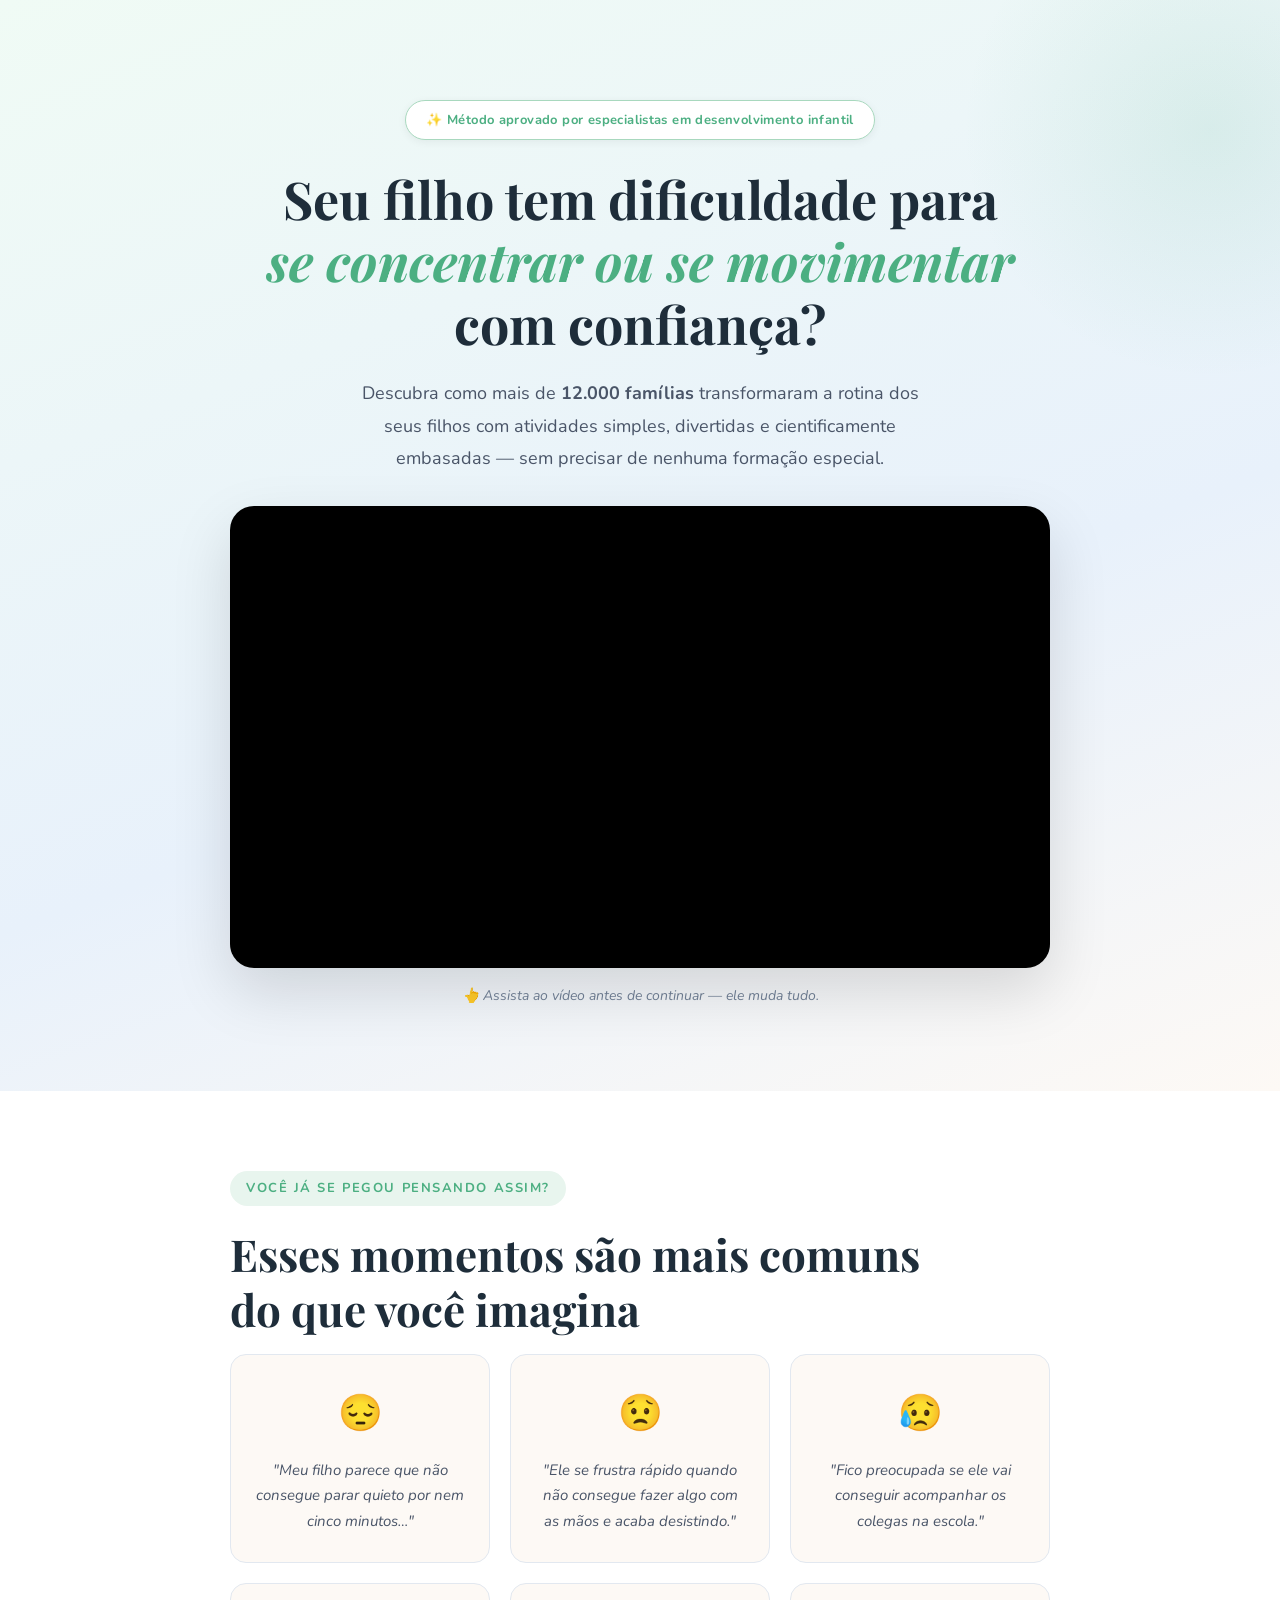
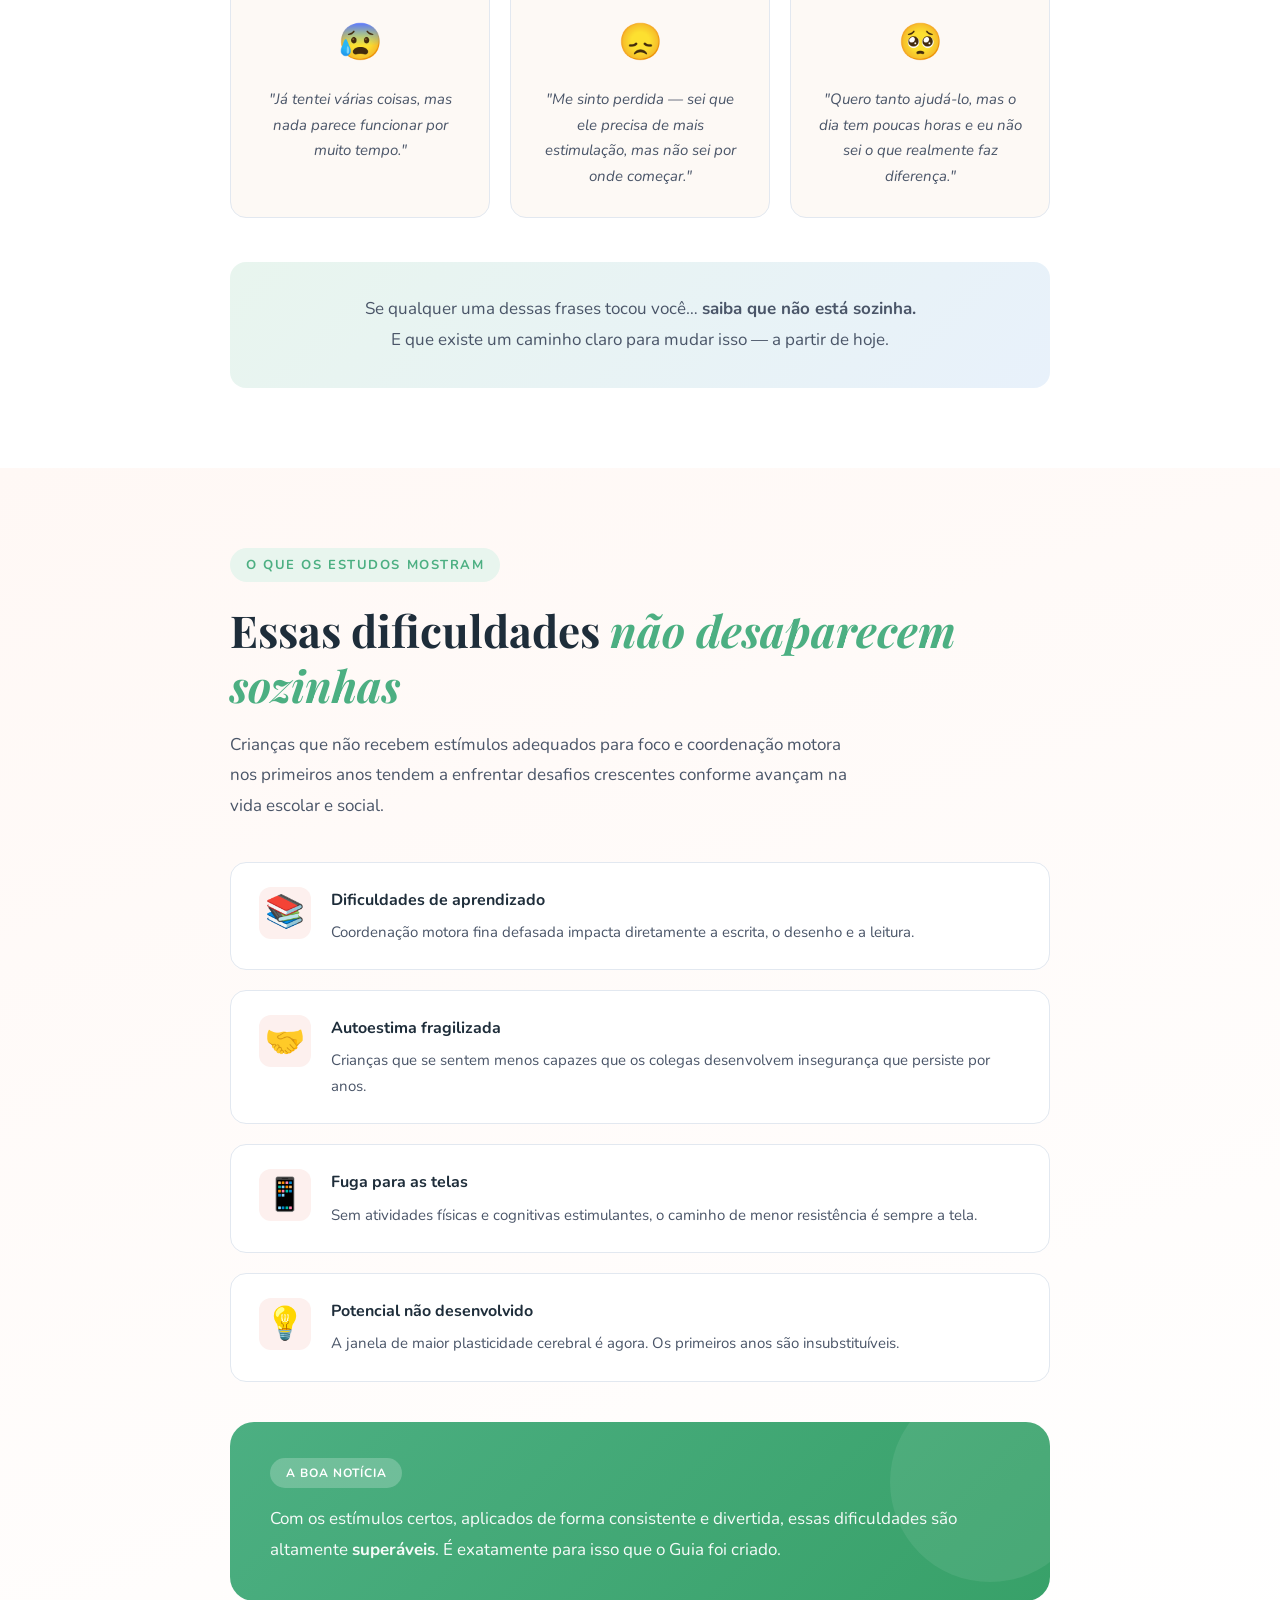
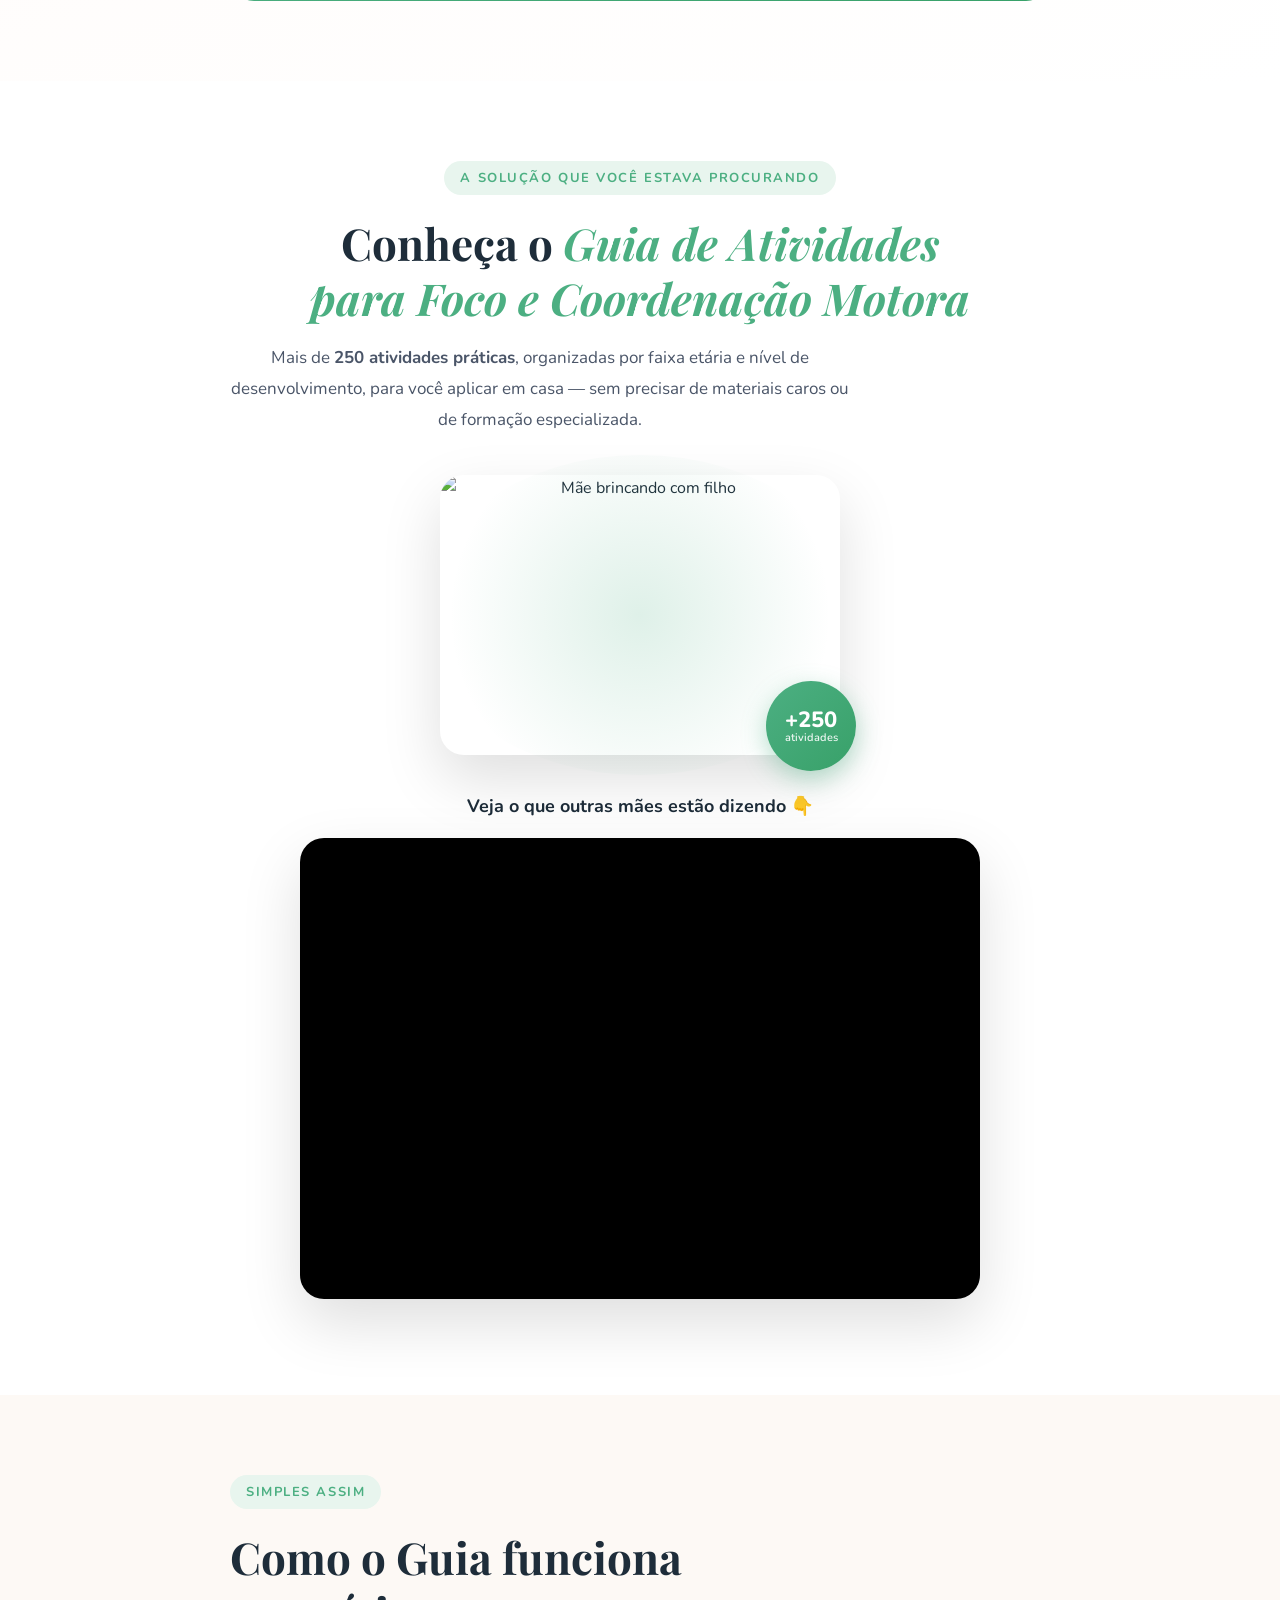
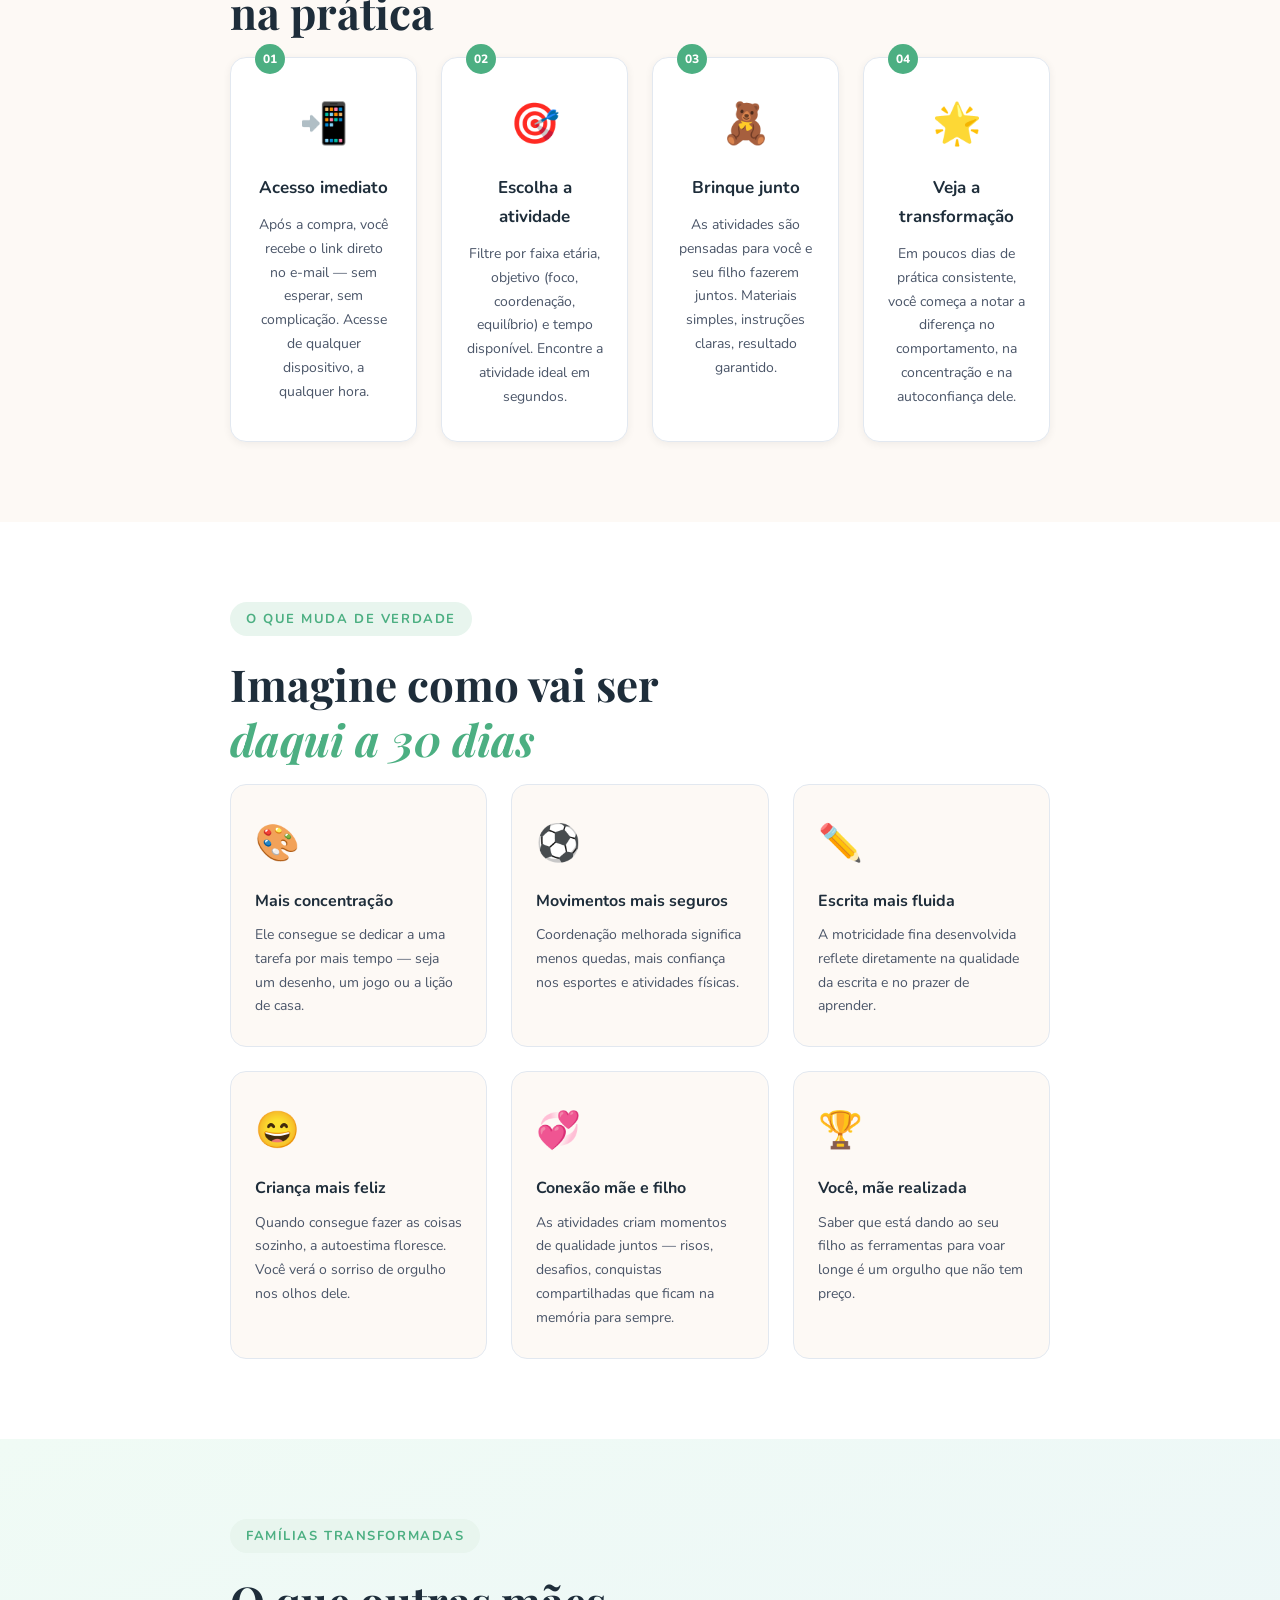
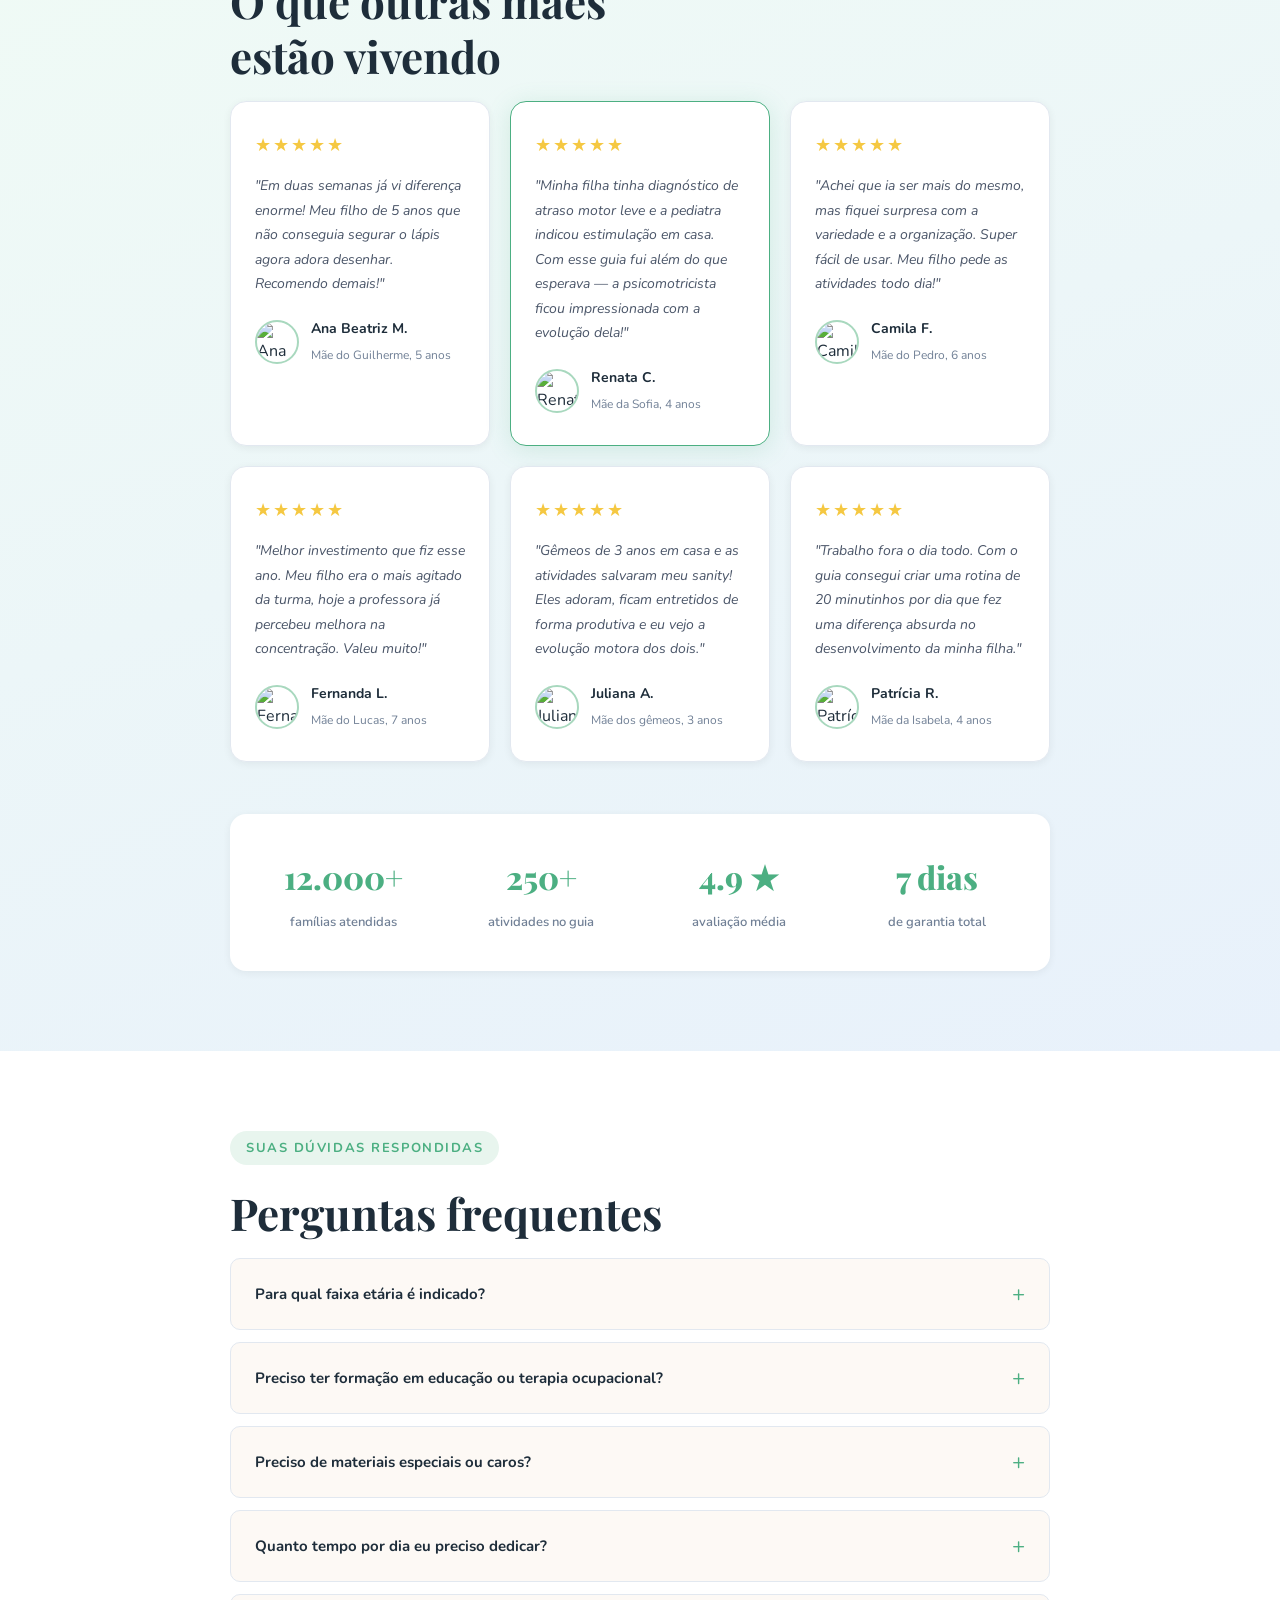
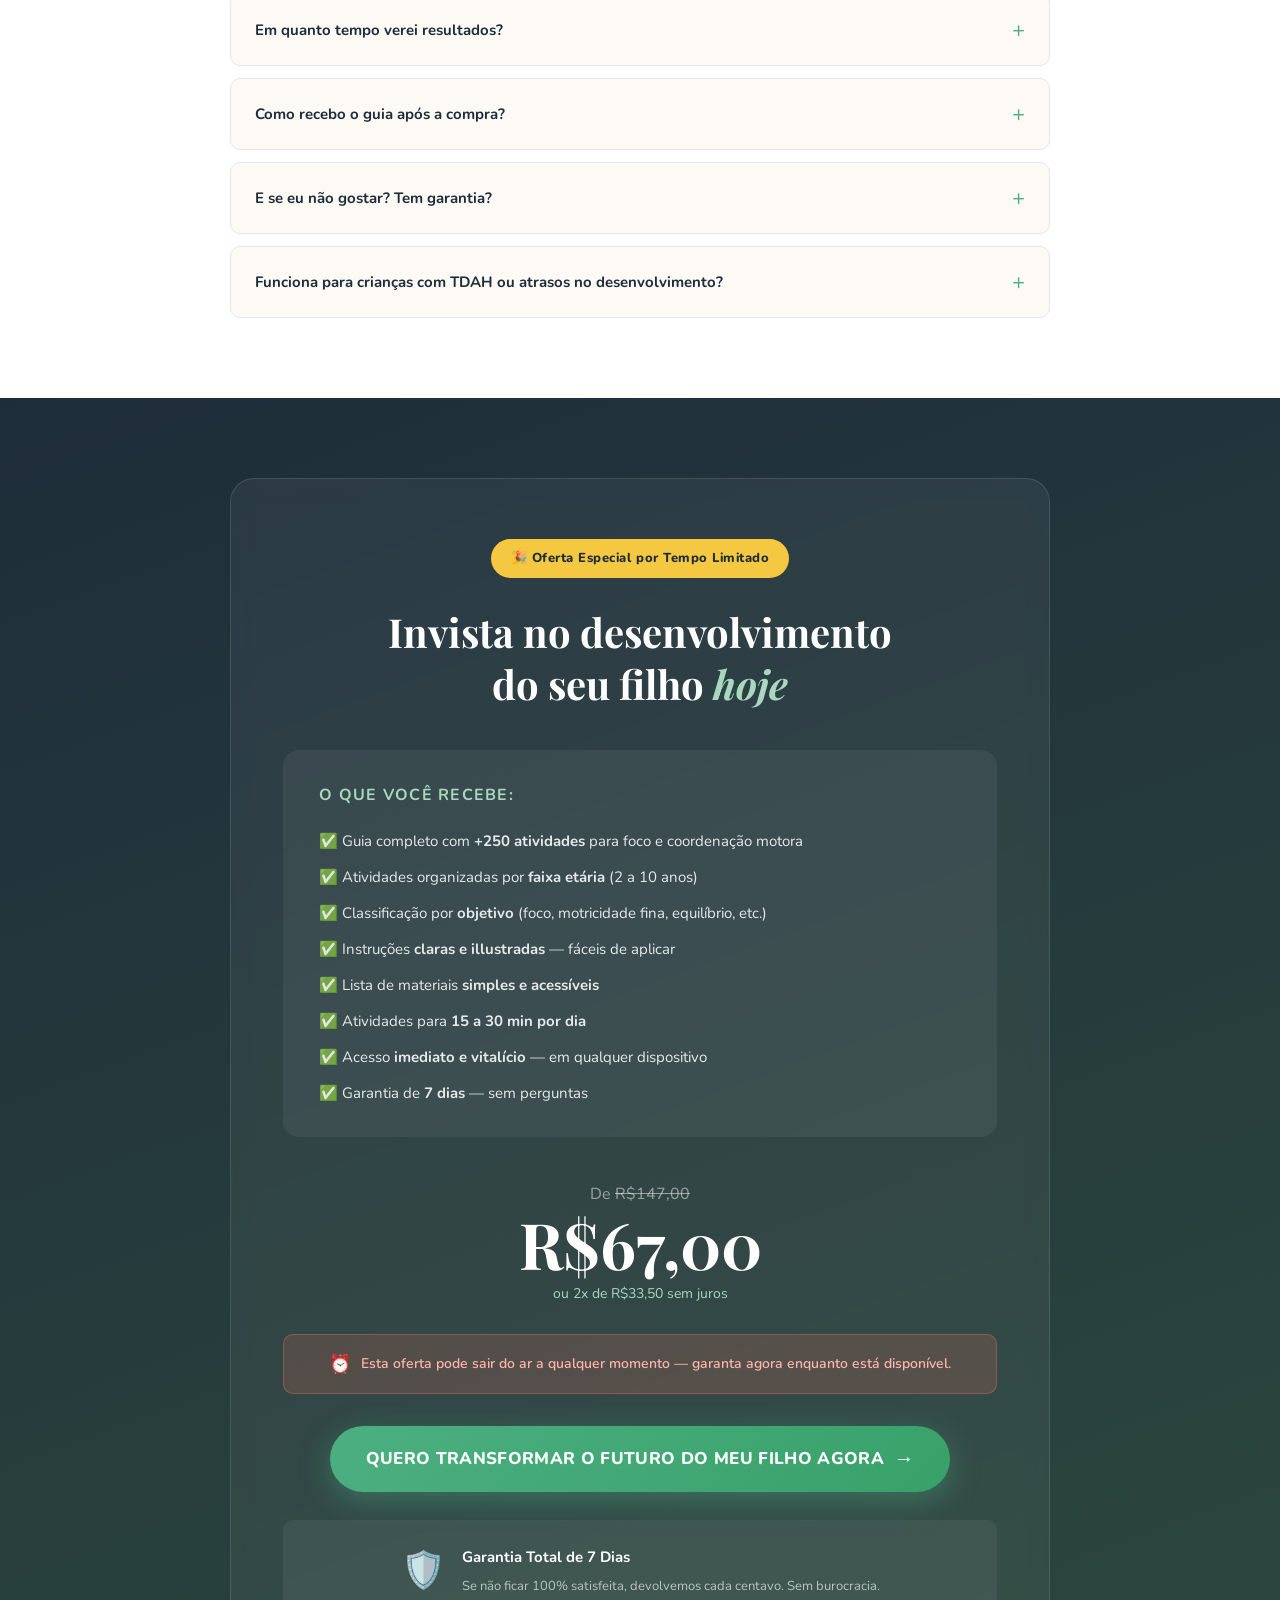
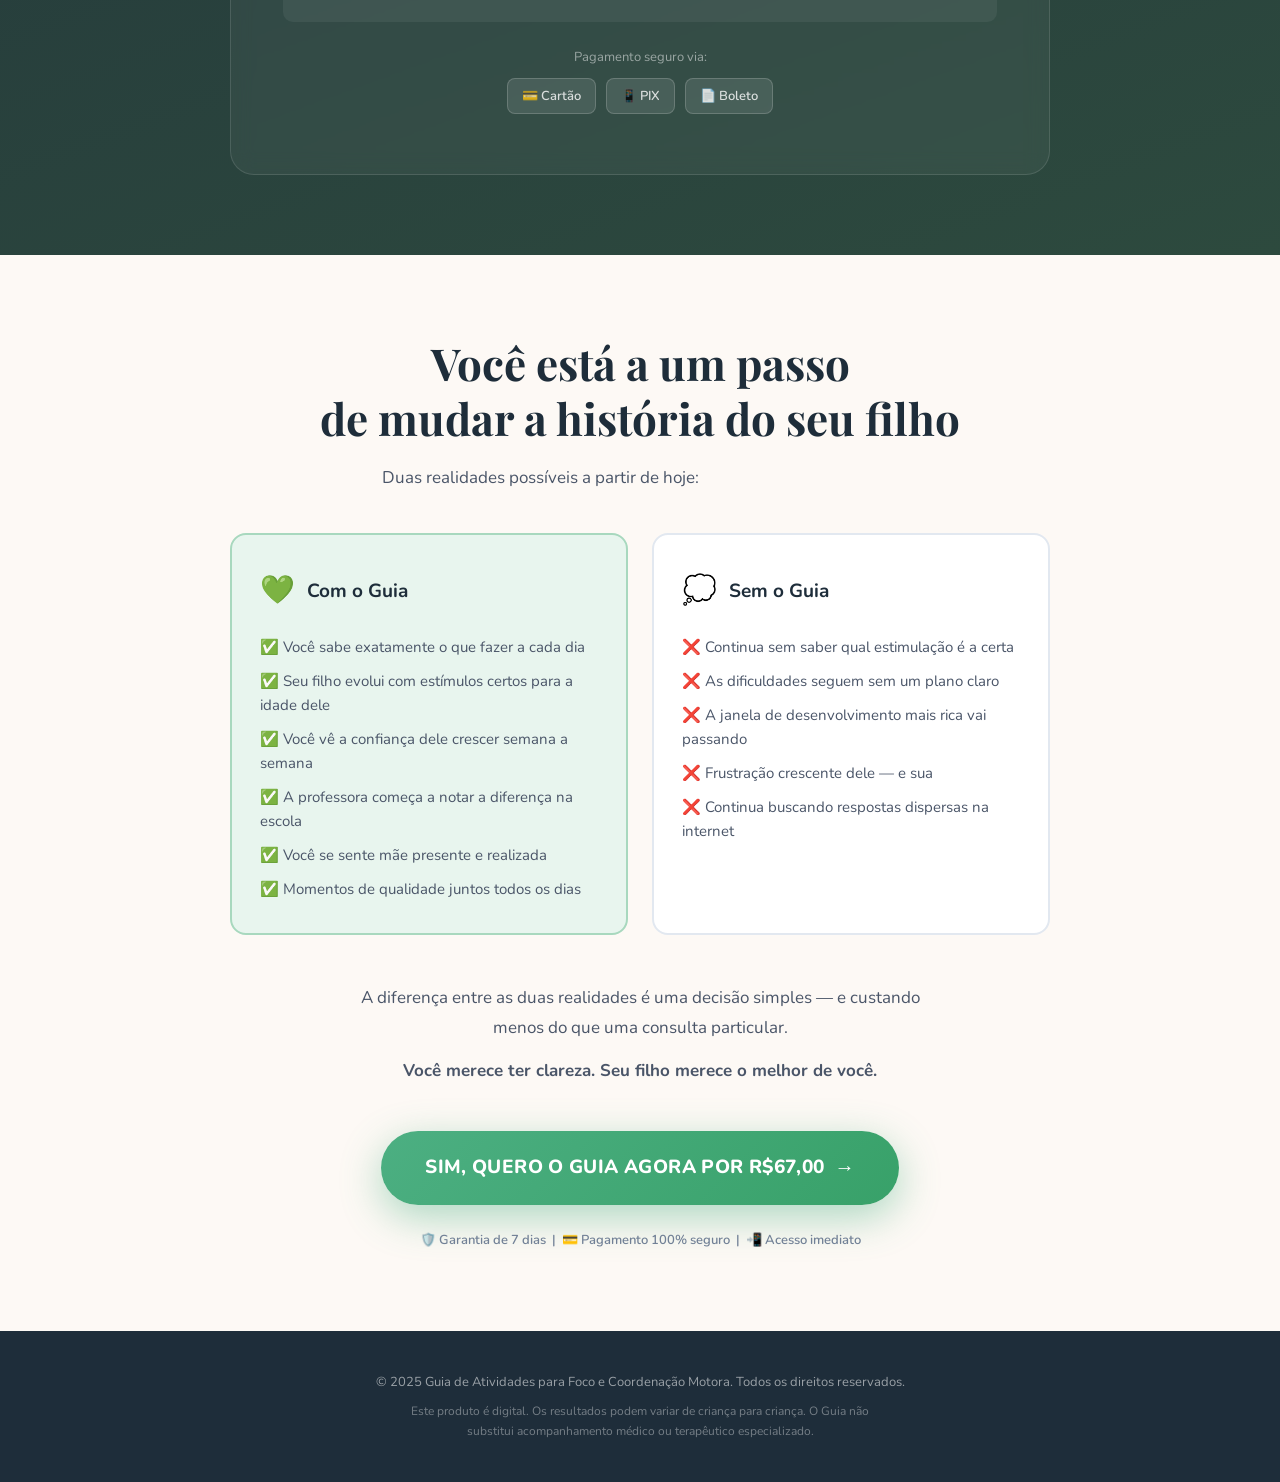
==== index.html @ 1e5ae7f4 "Add files via upload" ====
<!DOCTYPE html>
<html lang="pt-BR">
<head>
  <meta charset="UTF-8" />
  <meta name="viewport" content="width=device-width, initial-scale=1.0" />
  <title>Guia de Atividades para Foco e Coordenação Motora</title>
  <meta name="description" content="Mais de 250 atividades práticas para desenvolver o foco e a coordenação motora do seu filho de forma simples e divertida." />
  <link rel="preconnect" href="https://fonts.googleapis.com" />
  <link rel="preconnect" href="https://fonts.gstatic.com" crossorigin />
  <link href="https://fonts.googleapis.com/css2?family=Playfair+Display:ital,wght@0,400;0,600;0,700;1,400&family=Nunito:wght@300;400;500;600;700;800&display=swap" rel="stylesheet" />
  <link rel="stylesheet" href="styles.css" />
</head>
<body>

  <!-- ============ HERO ============ -->
  <section class="hero" id="hero">
    <div class="hero-bg-shape"></div>
    <div class="container">
      <div class="badge-top">✨ Método aprovado por especialistas em desenvolvimento infantil</div>
      <h1 class="hero-title">
        Seu filho tem dificuldade para<br/>
        <em>se concentrar ou se movimentar</em><br/>
        com confiança?
      </h1>
      <p class="hero-sub">
        Descubra como mais de <strong>12.000 famílias</strong> transformaram a rotina dos seus filhos com atividades simples, divertidas e cientificamente embasadas — sem precisar de nenhuma formação especial.
      </p>
      <div class="video-wrapper" id="video-main">
        <iframe
          src="https://player.vimeo.com/video/1181423029?h=c27696bd8c&title=0&byline=0&portrait=0"
          frameborder="0"
          allow="autoplay; fullscreen; picture-in-picture"
          allowfullscreen
          title="Guia de Atividades — Vídeo Principal"
        ></iframe>
      </div>
      <p class="hero-hint">👆 Assista ao vídeo antes de continuar — ele muda tudo.</p>
    </div>
  </section>

  <!-- ============ DOR ============ -->
  <section class="pain" id="dor">
    <div class="container">
      <div class="section-label">Você já se pegou pensando assim?</div>
      <h2 class="section-title">Esses momentos são mais comuns<br/>do que você imagina</h2>
      <div class="pain-grid">
        <div class="pain-card">
          <span class="pain-icon">😔</span>
          <p>"Meu filho parece que não consegue parar quieto por nem cinco minutos…"</p>
        </div>
        <div class="pain-card">
          <span class="pain-icon">😟</span>
          <p>"Ele se frustra rápido quando não consegue fazer algo com as mãos e acaba desistindo."</p>
        </div>
        <div class="pain-card">
          <span class="pain-icon">😥</span>
          <p>"Fico preocupada se ele vai conseguir acompanhar os colegas na escola."</p>
        </div>
        <div class="pain-card">
          <span class="pain-icon">😰</span>
          <p>"Já tentei várias coisas, mas nada parece funcionar por muito tempo."</p>
        </div>
        <div class="pain-card">
          <span class="pain-icon">😞</span>
          <p>"Me sinto perdida — sei que ele precisa de mais estimulação, mas não sei por onde começar."</p>
        </div>
        <div class="pain-card">
          <span class="pain-icon">🥺</span>
          <p>"Quero tanto ajudá-lo, mas o dia tem poucas horas e eu não sei o que realmente faz diferença."</p>
        </div>
      </div>
      <div class="pain-bottom">
        <p>Se qualquer uma dessas frases tocou você… <strong>saiba que não está sozinha.</strong><br/>
        E que existe um caminho claro para mudar isso — a partir de hoje.</p>
      </div>
    </div>
  </section>

  <!-- ============ CONSEQUÊNCIAS ============ -->
  <section class="consequences" id="consequencias">
    <div class="container">
      <div class="section-label">O que os estudos mostram</div>
      <h2 class="section-title">Essas dificuldades <em>não desaparecem sozinhas</em></h2>
      <p class="section-desc">
        Crianças que não recebem estímulos adequados para foco e coordenação motora nos primeiros anos tendem a enfrentar desafios crescentes conforme avançam na vida escolar e social.
      </p>
      <div class="conseq-list">
        <div class="conseq-item">
          <div class="conseq-icon">📚</div>
          <div>
            <strong>Dificuldades de aprendizado</strong>
            <p>Coordenação motora fina defasada impacta diretamente a escrita, o desenho e a leitura.</p>
          </div>
        </div>
        <div class="conseq-item">
          <div class="conseq-icon">🤝</div>
          <div>
            <strong>Autoestima fragilizada</strong>
            <p>Crianças que se sentem menos capazes que os colegas desenvolvem insegurança que persiste por anos.</p>
          </div>
        </div>
        <div class="conseq-item">
          <div class="conseq-icon">📱</div>
          <div>
            <strong>Fuga para as telas</strong>
            <p>Sem atividades físicas e cognitivas estimulantes, o caminho de menor resistência é sempre a tela.</p>
          </div>
        </div>
        <div class="conseq-item">
          <div class="conseq-icon">💡</div>
          <div>
            <strong>Potencial não desenvolvido</strong>
            <p>A janela de maior plasticidade cerebral é agora. Os primeiros anos são insubstituíveis.</p>
          </div>
        </div>
      </div>
      <div class="good-news">
        <span class="good-news-badge">A boa notícia</span>
        <p>Com os estímulos certos, aplicados de forma consistente e divertida, essas dificuldades são altamente <strong>superáveis</strong>. É exatamente para isso que o Guia foi criado.</p>
      </div>
    </div>
  </section>

  <!-- ============ APRESENTAÇÃO DO GUIA ============ -->
  <section class="product" id="produto">
    <div class="container">
      <div class="section-label">A solução que você estava procurando</div>
      <h2 class="section-title">Conheça o <em>Guia de Atividades<br/>para Foco e Coordenação Motora</em></h2>
      <p class="section-desc">
        Mais de <strong>250 atividades práticas</strong>, organizadas por faixa etária e nível de desenvolvimento, para você aplicar em casa — sem precisar de materiais caros ou de formação especializada.
      </p>
      <div class="product-mockup">
        <div class="mockup-glow"></div>
        <img src="https://images.unsplash.com/photo-1503454537195-1dcabb73ffb9?w=500&q=80" alt="Mãe brincando com filho" class="mockup-img" />
        <div class="mockup-badge">+250<br/><span>atividades</span></div>
      </div>
      <div class="testimony-video-label">Veja o que outras mães estão dizendo 👇</div>
      <div class="video-wrapper video-sm">
        <iframe
          src="https://player.vimeo.com/video/1181422852?h=396f4c329a&title=0&byline=0&portrait=0"
          frameborder="0"
          allow="autoplay; fullscreen; picture-in-picture"
          allowfullscreen
          title="Depoimento de Mãe"
        ></iframe>
      </div>
    </div>
  </section>

  <!-- ============ COMO FUNCIONA ============ -->
  <section class="how" id="como-funciona">
    <div class="container">
      <div class="section-label">Simples assim</div>
      <h2 class="section-title">Como o Guia funciona<br/>na prática</h2>
      <div class="how-grid">
        <div class="how-card">
          <div class="how-num">01</div>
          <div class="how-icon">📲</div>
          <h3>Acesso imediato</h3>
          <p>Após a compra, você recebe o link direto no e-mail — sem esperar, sem complicação. Acesse de qualquer dispositivo, a qualquer hora.</p>
        </div>
        <div class="how-card">
          <div class="how-num">02</div>
          <div class="how-icon">🎯</div>
          <h3>Escolha a atividade</h3>
          <p>Filtre por faixa etária, objetivo (foco, coordenação, equilíbrio) e tempo disponível. Encontre a atividade ideal em segundos.</p>
        </div>
        <div class="how-card">
          <div class="how-num">03</div>
          <div class="how-icon">🧸</div>
          <h3>Brinque junto</h3>
          <p>As atividades são pensadas para você e seu filho fazerem juntos. Materiais simples, instruções claras, resultado garantido.</p>
        </div>
        <div class="how-card">
          <div class="how-num">04</div>
          <div class="how-icon">🌟</div>
          <h3>Veja a transformação</h3>
          <p>Em poucos dias de prática consistente, você começa a notar a diferença no comportamento, na concentração e na autoconfiança dele.</p>
        </div>
      </div>
    </div>
  </section>

  <!-- ============ BENEFÍCIOS ============ -->
  <section class="benefits" id="beneficios">
    <div class="container">
      <div class="section-label">O que muda de verdade</div>
      <h2 class="section-title">Imagine como vai ser<br/><em>daqui a 30 dias</em></h2>
      <div class="benefits-grid">
        <div class="benefit-item">
          <div class="benefit-icon">🎨</div>
          <h3>Mais concentração</h3>
          <p>Ele consegue se dedicar a uma tarefa por mais tempo — seja um desenho, um jogo ou a lição de casa.</p>
        </div>
        <div class="benefit-item">
          <div class="benefit-icon">⚽</div>
          <h3>Movimentos mais seguros</h3>
          <p>Coordenação melhorada significa menos quedas, mais confiança nos esportes e atividades físicas.</p>
        </div>
        <div class="benefit-item">
          <div class="benefit-icon">✏️</div>
          <h3>Escrita mais fluida</h3>
          <p>A motricidade fina desenvolvida reflete diretamente na qualidade da escrita e no prazer de aprender.</p>
        </div>
        <div class="benefit-item">
          <div class="benefit-icon">😄</div>
          <h3>Criança mais feliz</h3>
          <p>Quando consegue fazer as coisas sozinho, a autoestima floresce. Você verá o sorriso de orgulho nos olhos dele.</p>
        </div>
        <div class="benefit-item">
          <div class="benefit-icon">💞</div>
          <h3>Conexão mãe e filho</h3>
          <p>As atividades criam momentos de qualidade juntos — risos, desafios, conquistas compartilhadas que ficam na memória para sempre.</p>
        </div>
        <div class="benefit-item">
          <div class="benefit-icon">🏆</div>
          <h3>Você, mãe realizada</h3>
          <p>Saber que está dando ao seu filho as ferramentas para voar longe é um orgulho que não tem preço.</p>
        </div>
      </div>
    </div>
  </section>

  <!-- ============ PROVA SOCIAL ============ -->
  <section class="testimonials" id="depoimentos">
    <div class="container">
      <div class="section-label">Famílias transformadas</div>
      <h2 class="section-title">O que outras mães<br/>estão vivendo</h2>
      <div class="testimonials-grid">
        <div class="testi-card">
          <div class="testi-stars">★★★★★</div>
          <p>"Em duas semanas já vi diferença enorme! Meu filho de 5 anos que não conseguia segurar o lápis agora adora desenhar. Recomendo demais!"</p>
          <div class="testi-author">
            <img src="https://images.unsplash.com/photo-1438761681033-6461ffad8d80?w=50&h=50&q=80&fit=crop&crop=face" alt="Ana Beatriz" />
            <div>
              <strong>Ana Beatriz M.</strong>
              <span>Mãe do Guilherme, 5 anos</span>
            </div>
          </div>
        </div>
        <div class="testi-card testi-featured">
          <div class="testi-stars">★★★★★</div>
          <p>"Minha filha tinha diagnóstico de atraso motor leve e a pediatra indicou estimulação em casa. Com esse guia fui além do que esperava — a psicomotricista ficou impressionada com a evolução dela!"</p>
          <div class="testi-author">
            <img src="https://images.unsplash.com/photo-1544005313-94ddf0286df2?w=50&h=50&q=80&fit=crop&crop=face" alt="Renata" />
            <div>
              <strong>Renata C.</strong>
              <span>Mãe da Sofia, 4 anos</span>
            </div>
          </div>
        </div>
        <div class="testi-card">
          <div class="testi-stars">★★★★★</div>
          <p>"Achei que ia ser mais do mesmo, mas fiquei surpresa com a variedade e a organização. Super fácil de usar. Meu filho pede as atividades todo dia!"</p>
          <div class="testi-author">
            <img src="https://images.unsplash.com/photo-1531746020798-e6953c6e8e04?w=50&h=50&q=80&fit=crop&crop=face" alt="Camila" />
            <div>
              <strong>Camila F.</strong>
              <span>Mãe do Pedro, 6 anos</span>
            </div>
          </div>
        </div>
        <div class="testi-card">
          <div class="testi-stars">★★★★★</div>
          <p>"Melhor investimento que fiz esse ano. Meu filho era o mais agitado da turma, hoje a professora já percebeu melhora na concentração. Valeu muito!"</p>
          <div class="testi-author">
            <img src="https://images.unsplash.com/photo-1521566652839-697aa473761a?w=50&h=50&q=80&fit=crop&crop=face" alt="Fernanda" />
            <div>
              <strong>Fernanda L.</strong>
              <span>Mãe do Lucas, 7 anos</span>
            </div>
          </div>
        </div>
        <div class="testi-card">
          <div class="testi-stars">★★★★★</div>
          <p>"Gêmeos de 3 anos em casa e as atividades salvaram meu sanity! Eles adoram, ficam entretidos de forma produtiva e eu vejo a evolução motora dos dois."</p>
          <div class="testi-author">
            <img src="https://images.unsplash.com/photo-1559718062-361155fad299?w=50&h=50&q=80&fit=crop&crop=face" alt="Juliana" />
            <div>
              <strong>Juliana A.</strong>
              <span>Mãe dos gêmeos, 3 anos</span>
            </div>
          </div>
        </div>
        <div class="testi-card">
          <div class="testi-stars">★★★★★</div>
          <p>"Trabalho fora o dia todo. Com o guia consegui criar uma rotina de 20 minutinhos por dia que fez uma diferença absurda no desenvolvimento da minha filha."</p>
          <div class="testi-author">
            <img src="https://images.unsplash.com/photo-1506794778202-cad84cf45f1d?w=50&h=50&q=80&fit=crop&crop=face" alt="Patrícia" />
            <div>
              <strong>Patrícia R.</strong>
              <span>Mãe da Isabela, 4 anos</span>
            </div>
          </div>
        </div>
      </div>
      <div class="social-numbers">
        <div class="sn-item">
          <strong id="counter-families">12.000+</strong>
          <span>famílias atendidas</span>
        </div>
        <div class="sn-item">
          <strong>250+</strong>
          <span>atividades no guia</span>
        </div>
        <div class="sn-item">
          <strong>4.9 ★</strong>
          <span>avaliação média</span>
        </div>
        <div class="sn-item">
          <strong>7 dias</strong>
          <span>de garantia total</span>
        </div>
      </div>
    </div>
  </section>

  <!-- ============ FAQ ============ -->
  <section class="faq" id="faq">
    <div class="container">
      <div class="section-label">Suas dúvidas respondidas</div>
      <h2 class="section-title">Perguntas frequentes</h2>
      <div class="faq-list">
        <div class="faq-item">
          <button class="faq-q" aria-expanded="false">Para qual faixa etária é indicado?</button>
          <div class="faq-a">
            <p>O guia cobre crianças de <strong>2 a 10 anos</strong>, com atividades organizadas e classificadas por faixa etária. Independente da idade do seu filho, você vai encontrar dezenas de atividades certas para ele.</p>
          </div>
        </div>
        <div class="faq-item">
          <button class="faq-q" aria-expanded="false">Preciso ter formação em educação ou terapia ocupacional?</button>
          <div class="faq-a">
            <p><strong>Não, de jeito nenhum.</strong> O guia foi criado especificamente para <em>mães e cuidadores</em>. Cada atividade tem instruções simples, claras e illustrações — qualquer pessoa consegue aplicar em casa sem nenhum treinamento.</p>
          </div>
        </div>
        <div class="faq-item">
          <button class="faq-q" aria-expanded="false">Preciso de materiais especiais ou caros?</button>
          <div class="faq-a">
            <p>A grande maioria das atividades usa materiais que você já tem em casa: papel, canetas, caixinhas, bolas, e afins. Algumas poucas sugerem materiais simples e baratos que você encontra em qualquer papelaria.</p>
          </div>
        </div>
        <div class="faq-item">
          <button class="faq-q" aria-expanded="false">Quanto tempo por dia eu preciso dedicar?</button>
          <div class="faq-a">
            <p><strong>De 15 a 30 minutos por dia já fazem uma diferença enorme.</strong> O guia tem atividades rápidas (5 min) e atividades mais longas. Você escolhe o que cabe melhor na sua rotina.</p>
          </div>
        </div>
        <div class="faq-item">
          <button class="faq-q" aria-expanded="false">Em quanto tempo verei resultados?</button>
          <div class="faq-a">
            <p>Muitas mães relatam perceber diferenças já na <strong>primeira semana</strong>. Resultados consistentes aparecem com prática regular de 3 a 4 semanas. Cada criança tem seu ritmo — o guia respeita isso.</p>
          </div>
        </div>
        <div class="faq-item">
          <button class="faq-q" aria-expanded="false">Como recebo o guia após a compra?</button>
          <div class="faq-a">
            <p>Imediatamente após a confirmação do pagamento, você recebe um e-mail com o <strong>link de acesso direto</strong>. O guia é 100% digital — acesse pelo celular, tablet ou computador, a qualquer hora.</p>
          </div>
        </div>
        <div class="faq-item">
          <button class="faq-q" aria-expanded="false">E se eu não gostar? Tem garantia?</button>
          <div class="faq-a">
            <p><strong>Sim! Garantia total de 7 dias.</strong> Se por qualquer motivo você não ficar satisfeita, basta pedir o reembolso e devolvemos 100% do valor sem burocracia e sem perguntas. Risco zero para você.</p>
          </div>
        </div>
        <div class="faq-item">
          <button class="faq-q" aria-expanded="false">Funciona para crianças com TDAH ou atrasos no desenvolvimento?</button>
          <div class="faq-a">
            <p>O guia é um excelente complemento para famílias que lidam com TDAH, atrasos de desenvolvimento ou indicações terapêuticas. <strong>Não substitui o acompanhamento profissional</strong>, mas muitas mães relatam que as atividades aceleraram a evolução observada em terapia.</p>
          </div>
        </div>
      </div>
    </div>
  </section>

  <!-- ============ OFERTA ============ -->
  <section class="offer" id="oferta">
    <div class="container">
      <div class="offer-box">
        <div class="offer-badge">🎉 Oferta Especial por Tempo Limitado</div>
        <h2 class="offer-title">Invista no desenvolvimento<br/>do seu filho <em>hoje</em></h2>

        <div class="offer-includes">
          <h3>O que você recebe:</h3>
          <ul>
            <li>✅ Guia completo com <strong>+250 atividades</strong> para foco e coordenação motora</li>
            <li>✅ Atividades organizadas por <strong>faixa etária</strong> (2 a 10 anos)</li>
            <li>✅ Classificação por <strong>objetivo</strong> (foco, motricidade fina, equilíbrio, etc.)</li>
            <li>✅ Instruções <strong>claras e illustradas</strong> — fáceis de aplicar</li>
            <li>✅ Lista de materiais <strong>simples e acessíveis</strong></li>
            <li>✅ Atividades para <strong>15 a 30 min por dia</strong></li>
            <li>✅ Acesso <strong>imediato e vitalício</strong> — em qualquer dispositivo</li>
            <li>✅ Garantia de <strong>7 dias</strong> — sem perguntas</li>
          </ul>
        </div>

        <div class="offer-price-block">
          <div class="offer-old">De <s>R$147,00</s></div>
          <div class="offer-price">R$67,00</div>
          <div class="offer-installment">ou 2x de R$33,50 sem juros</div>
        </div>

        <div class="urgency-bar">
          <span class="urgency-icon">⏰</span>
          <span>Esta oferta pode sair do ar a qualquer momento — garanta agora enquanto está disponível.</span>
        </div>

        <a href="https://ggcheckout.app/checkout/v5/zbadjKm007EiXZc9E389" class="btn-cta btn-main" id="btn-cta-1" target="_blank" rel="noopener">
          QUERO TRANSFORMAR O FUTURO DO MEU FILHO AGORA
          <span class="btn-arrow">→</span>
        </a>

        <div class="guarantee-strip">
          <div class="guarantee-icon">🛡️</div>
          <div>
            <strong>Garantia Total de 7 Dias</strong>
            <p>Se não ficar 100% satisfeita, devolvemos cada centavo. Sem burocracia.</p>
          </div>
        </div>

        <div class="payment-methods">
          <span>Pagamento seguro via:</span>
          <div class="pay-icons">
            <span class="pay-badge">💳 Cartão</span>
            <span class="pay-badge">📱 PIX</span>
            <span class="pay-badge">📄 Boleto</span>
          </div>
        </div>
      </div>
    </div>
  </section>

  <!-- ============ ESCOLHA FINAL ============ -->
  <section class="final-choice" id="escolha">
    <div class="container">
      <h2 class="section-title">Você está a um passo<br/>de mudar a história do seu filho</h2>
      <p class="section-desc">Duas realidades possíveis a partir de hoje:</p>

      <div class="choice-grid">
        <div class="choice-card choice-yes">
          <div class="choice-header">
            <span class="choice-emoji">💚</span>
            <h3>Com o Guia</h3>
          </div>
          <ul>
            <li>✅ Você sabe exatamente o que fazer a cada dia</li>
            <li>✅ Seu filho evolui com estímulos certos para a idade dele</li>
            <li>✅ Você vê a confiança dele crescer semana a semana</li>
            <li>✅ A professora começa a notar a diferença na escola</li>
            <li>✅ Você se sente mãe presente e realizada</li>
            <li>✅ Momentos de qualidade juntos todos os dias</li>
          </ul>
        </div>
        <div class="choice-card choice-no">
          <div class="choice-header">
            <span class="choice-emoji">💭</span>
            <h3>Sem o Guia</h3>
          </div>
          <ul>
            <li>❌ Continua sem saber qual estimulação é a certa</li>
            <li>❌ As dificuldades seguem sem um plano claro</li>
            <li>❌ A janela de desenvolvimento mais rica vai passando</li>
            <li>❌ Frustração crescente dele — e sua</li>
            <li>❌ Continua buscando respostas dispersas na internet</li>
          </ul>
        </div>
      </div>

      <div class="final-text">
        <p>A diferença entre as duas realidades é uma decisão simples — e custando menos do que uma consulta particular.</p>
        <p><strong>Você merece ter clareza. Seu filho merece o melhor de você.</strong></p>
      </div>

      <a href="https://ggcheckout.app/checkout/v5/zbadjKm007EiXZc9E389" class="btn-cta btn-main btn-final" id="btn-cta-2" target="_blank" rel="noopener">
        SIM, QUERO O GUIA AGORA POR R$67,00
        <span class="btn-arrow">→</span>
      </a>

      <div class="final-guarantee">
        🛡️ Garantia de 7 dias &nbsp;|&nbsp; 💳 Pagamento 100% seguro &nbsp;|&nbsp; 📲 Acesso imediato
      </div>
    </div>
  </section>

  <!-- ============ FOOTER ============ -->
  <footer class="footer">
    <div class="container">
      <p>© 2025 Guia de Atividades para Foco e Coordenação Motora. Todos os direitos reservados.</p>
      <p class="footer-disclaimer">Este produto é digital. Os resultados podem variar de criança para criança. O Guia não substitui acompanhamento médico ou terapêutico especializado.</p>
    </div>
  </footer>

  <script src="script.js"></script>
</body>
</html>
---- styles.css ----
/* ============================================
   GUIA DE ATIVIDADES — LANDING PAGE STYLES
   Design: Clean maternal, pastel palette
   ============================================ */

/* CSS VARIABLES */
:root {
  --green: #4caf82;
  --green-light: #e8f5ee;
  --green-mid: #a8d8be;
  --blue: #4a90d9;
  --blue-light: #e8f1fb;
  --coral: #f07060;
  --coral-light: #fdf0ee;
  --yellow: #f5c842;
  --yellow-light: #fffbe8;
  --text-dark: #1e2d3a;
  --text-mid: #4a5568;
  --text-soft: #718096;
  --bg-cream: #fdf9f5;
  --bg-white: #ffffff;
  --border: #e2e8f0;
  --shadow-sm: 0 2px 8px rgba(0,0,0,.06);
  --shadow-md: 0 8px 32px rgba(0,0,0,.10);
  --shadow-lg: 0 24px 60px rgba(0,0,0,.13);
  --radius: 16px;
  --radius-sm: 10px;
  --radius-lg: 24px;
  --font-display: 'Playfair Display', serif;
  --font-body: 'Nunito', sans-serif;
  --max-w: 860px;
}

/* RESET & BASE */
*, *::before, *::after { box-sizing: border-box; margin: 0; padding: 0; }

html { scroll-behavior: smooth; }

body {
  font-family: var(--font-body);
  background: var(--bg-cream);
  color: var(--text-dark);
  line-height: 1.7;
  font-size: 16px;
  -webkit-font-smoothing: antialiased;
}

img { max-width: 100%; display: block; }

a { text-decoration: none; color: inherit; }

.container {
  max-width: var(--max-w);
  margin: 0 auto;
  padding: 0 20px;
}

/* SECTION COMMON */
section { padding: 80px 0; }

.section-label {
  display: inline-block;
  font-size: 13px;
  font-weight: 700;
  letter-spacing: .12em;
  text-transform: uppercase;
  color: var(--green);
  background: var(--green-light);
  padding: 6px 16px;
  border-radius: 40px;
  margin-bottom: 20px;
}

.section-title {
  font-family: var(--font-display);
  font-size: clamp(28px, 5vw, 44px);
  font-weight: 700;
  color: var(--text-dark);
  line-height: 1.25;
  margin-bottom: 18px;
}

.section-title em {
  font-style: italic;
  color: var(--green);
}

.section-desc {
  font-size: 17px;
  color: var(--text-mid);
  max-width: 620px;
  line-height: 1.8;
  margin-bottom: 40px;
}

/* BUTTONS */
.btn-cta {
  display: inline-flex;
  align-items: center;
  gap: 10px;
  background: linear-gradient(135deg, #4caf82 0%, #38a169 100%);
  color: #fff;
  font-family: var(--font-body);
  font-size: 17px;
  font-weight: 800;
  padding: 20px 36px;
  border-radius: 50px;
  border: none;
  cursor: pointer;
  text-align: center;
  box-shadow: 0 8px 30px rgba(76,175,130,.4);
  transition: transform .2s, box-shadow .2s, filter .2s;
  letter-spacing: .02em;
  line-height: 1.3;
}

.btn-cta:hover {
  transform: translateY(-3px) scale(1.02);
  box-shadow: 0 14px 40px rgba(76,175,130,.5);
  filter: brightness(1.05);
}

.btn-cta:active { transform: translateY(0); }

.btn-arrow {
  font-size: 20px;
  transition: transform .2s;
}

.btn-cta:hover .btn-arrow { transform: translateX(4px); }

.btn-final {
  font-size: 19px;
  padding: 24px 44px;
  box-shadow: 0 12px 40px rgba(76,175,130,.45);
}

/* VIDEO */
.video-wrapper {
  position: relative;
  width: 100%;
  padding-bottom: 56.25%;
  border-radius: var(--radius-lg);
  overflow: hidden;
  box-shadow: var(--shadow-lg);
  background: #000;
  margin: 32px 0;
}

.video-wrapper iframe {
  position: absolute;
  top: 0; left: 0;
  width: 100%; height: 100%;
  border: none;
}

.video-sm { max-width: 680px; margin: 0 auto 16px; }

/* ============================================
   HERO
   ============================================ */
.hero {
  position: relative;
  background: linear-gradient(160deg, #f0fbf5 0%, #e8f1fb 60%, #fdf9f5 100%);
  padding: 100px 0 80px;
  text-align: center;
  overflow: hidden;
}

.hero-bg-shape {
  position: absolute;
  top: -120px; right: -180px;
  width: 500px; height: 500px;
  background: radial-gradient(circle, rgba(76,175,130,.12) 0%, transparent 70%);
  border-radius: 50%;
  pointer-events: none;
}

.badge-top {
  display: inline-block;
  background: #fff;
  border: 1.5px solid var(--green-mid);
  color: var(--green);
  font-size: 13px;
  font-weight: 700;
  padding: 8px 20px;
  border-radius: 40px;
  margin-bottom: 28px;
  box-shadow: var(--shadow-sm);
  letter-spacing: .03em;
}

.hero-title {
  font-family: var(--font-display);
  font-size: clamp(30px, 5.5vw, 52px);
  font-weight: 700;
  color: var(--text-dark);
  line-height: 1.2;
  margin-bottom: 22px;
}

.hero-title em {
  font-style: italic;
  color: var(--green);
}

.hero-sub {
  font-size: 18px;
  color: var(--text-mid);
  max-width: 580px;
  margin: 0 auto 8px;
  line-height: 1.8;
}

.hero-hint {
  text-align: center;
  color: var(--text-soft);
  font-size: 14px;
  font-style: italic;
  margin-top: -16px;
  margin-bottom: 4px;
}

/* ============================================
   DOR
   ============================================ */
.pain { background: #fff; }

.pain-grid {
  display: grid;
  grid-template-columns: repeat(auto-fit, minmax(240px, 1fr));
  gap: 20px;
  margin-bottom: 44px;
}

.pain-card {
  background: var(--bg-cream);
  border: 1.5px solid var(--border);
  border-radius: var(--radius);
  padding: 28px 24px;
  text-align: center;
  transition: transform .2s, box-shadow .2s;
}

.pain-card:hover {
  transform: translateY(-4px);
  box-shadow: var(--shadow-md);
}

.pain-icon { font-size: 36px; margin-bottom: 14px; display: block; }

.pain-card p {
  font-size: 15px;
  color: var(--text-mid);
  font-style: italic;
  line-height: 1.7;
}

.pain-bottom {
  background: linear-gradient(135deg, var(--green-light), var(--blue-light));
  border-radius: var(--radius);
  padding: 32px 36px;
  text-align: center;
  font-size: 17px;
  color: var(--text-mid);
  line-height: 1.8;
}

/* ============================================
   CONSEQUÊNCIAS
   ============================================ */
.consequences {
  background: linear-gradient(160deg, #fff8f5 0%, #fff 100%);
}

.conseq-list {
  display: flex;
  flex-direction: column;
  gap: 20px;
  margin-bottom: 40px;
}

.conseq-item {
  display: flex;
  align-items: flex-start;
  gap: 20px;
  background: #fff;
  border: 1.5px solid var(--border);
  border-radius: var(--radius);
  padding: 24px 28px;
  transition: transform .2s;
}

.conseq-item:hover { transform: translateX(6px); }

.conseq-icon {
  font-size: 32px;
  flex-shrink: 0;
  width: 52px;
  height: 52px;
  background: var(--coral-light);
  border-radius: 12px;
  display: flex;
  align-items: center;
  justify-content: center;
}

.conseq-item strong {
  display: block;
  font-size: 16px;
  font-weight: 700;
  color: var(--text-dark);
  margin-bottom: 6px;
}

.conseq-item p {
  font-size: 15px;
  color: var(--text-mid);
  margin: 0;
}

.good-news {
  background: linear-gradient(135deg, var(--green) 0%, #38a169 100%);
  border-radius: var(--radius-lg);
  padding: 36px 40px;
  color: #fff;
  position: relative;
  overflow: hidden;
}

.good-news::before {
  content: '';
  position: absolute;
  top: -40px; right: -40px;
  width: 200px; height: 200px;
  background: rgba(255,255,255,.08);
  border-radius: 50%;
}

.good-news-badge {
  display: inline-block;
  background: rgba(255,255,255,.22);
  border-radius: 30px;
  padding: 5px 16px;
  font-size: 12px;
  font-weight: 700;
  letter-spacing: .08em;
  text-transform: uppercase;
  margin-bottom: 16px;
}

.good-news p {
  font-size: 17px;
  line-height: 1.8;
  opacity: .95;
}

/* ============================================
   PRODUCT
   ============================================ */
.product { background: #fff; text-align: center; }

.product-mockup {
  position: relative;
  max-width: 400px;
  margin: 0 auto 36px;
}

.mockup-glow {
  position: absolute;
  inset: -20px;
  background: radial-gradient(circle, rgba(76,175,130,.18) 0%, transparent 70%);
  border-radius: 50%;
  pointer-events: none;
}

.mockup-img {
  width: 100%;
  border-radius: var(--radius-lg);
  box-shadow: var(--shadow-lg);
  object-fit: cover;
  height: 280px;
}

.mockup-badge {
  position: absolute;
  bottom: -16px;
  right: -16px;
  background: linear-gradient(135deg, var(--green), #38a169);
  color: #fff;
  width: 90px;
  height: 90px;
  border-radius: 50%;
  display: flex;
  flex-direction: column;
  align-items: center;
  justify-content: center;
  font-size: 22px;
  font-weight: 800;
  line-height: 1.1;
  box-shadow: 0 8px 24px rgba(76,175,130,.4);
  text-align: center;
}

.mockup-badge span { font-size: 11px; font-weight: 600; opacity: .9; }

.testimony-video-label {
  font-size: 18px;
  font-weight: 700;
  color: var(--text-dark);
  margin-bottom: 16px;
  text-align: center;
}

/* ============================================
   HOW
   ============================================ */
.how { background: var(--bg-cream); }

.how-grid {
  display: grid;
  grid-template-columns: repeat(auto-fit, minmax(180px, 1fr));
  gap: 24px;
}

.how-card {
  background: #fff;
  border-radius: var(--radius);
  padding: 32px 24px;
  text-align: center;
  box-shadow: var(--shadow-sm);
  border: 1.5px solid var(--border);
  position: relative;
  transition: transform .2s, box-shadow .2s;
}

.how-card:hover {
  transform: translateY(-6px);
  box-shadow: var(--shadow-md);
}

.how-num {
  position: absolute;
  top: -14px;
  left: 24px;
  background: var(--green);
  color: #fff;
  font-size: 12px;
  font-weight: 800;
  width: 30px; height: 30px;
  border-radius: 50%;
  display: flex;
  align-items: center;
  justify-content: center;
}

.how-icon { font-size: 40px; margin-bottom: 16px; }

.how-card h3 {
  font-size: 17px;
  font-weight: 700;
  color: var(--text-dark);
  margin-bottom: 10px;
}

.how-card p { font-size: 14px; color: var(--text-mid); line-height: 1.7; }

/* ============================================
   BENEFITS
   ============================================ */
.benefits { background: #fff; }

.benefits-grid {
  display: grid;
  grid-template-columns: repeat(auto-fit, minmax(240px, 1fr));
  gap: 24px;
}

.benefit-item {
  background: var(--bg-cream);
  border-radius: var(--radius);
  padding: 28px 24px;
  border: 1.5px solid var(--border);
  transition: transform .2s, box-shadow .2s;
}

.benefit-item:hover {
  transform: translateY(-4px);
  box-shadow: var(--shadow-md);
}

.benefit-icon { font-size: 36px; margin-bottom: 14px; }

.benefit-item h3 {
  font-size: 16px;
  font-weight: 700;
  color: var(--text-dark);
  margin-bottom: 8px;
}

.benefit-item p { font-size: 14px; color: var(--text-mid); line-height: 1.7; }

/* ============================================
   TESTIMONIALS
   ============================================ */
.testimonials {
  background: linear-gradient(160deg, #f0fbf5 0%, var(--blue-light) 100%);
}

.testimonials-grid {
  display: grid;
  grid-template-columns: repeat(auto-fit, minmax(240px, 1fr));
  gap: 20px;
  margin-bottom: 52px;
}

.testi-card {
  background: #fff;
  border-radius: var(--radius);
  padding: 28px 24px;
  box-shadow: var(--shadow-sm);
  border: 1.5px solid var(--border);
  transition: transform .2s;
}

.testi-card:hover { transform: translateY(-4px); }

.testi-featured {
  border-color: var(--green);
  box-shadow: 0 4px 24px rgba(76,175,130,.18);
}

.testi-stars {
  color: var(--yellow);
  font-size: 18px;
  margin-bottom: 14px;
  letter-spacing: 2px;
}

.testi-card p {
  font-size: 14px;
  color: var(--text-mid);
  font-style: italic;
  line-height: 1.75;
  margin-bottom: 20px;
}

.testi-author {
  display: flex;
  align-items: center;
  gap: 12px;
}

.testi-author img {
  width: 44px;
  height: 44px;
  border-radius: 50%;
  object-fit: cover;
  border: 2px solid var(--green-mid);
}

.testi-author strong {
  display: block;
  font-size: 14px;
  font-weight: 700;
  color: var(--text-dark);
}

.testi-author span {
  font-size: 12px;
  color: var(--text-soft);
}

.social-numbers {
  display: grid;
  grid-template-columns: repeat(auto-fit, minmax(140px, 1fr));
  gap: 20px;
  background: #fff;
  border-radius: var(--radius);
  padding: 36px 24px;
  box-shadow: var(--shadow-sm);
  text-align: center;
}

.sn-item strong {
  display: block;
  font-size: 32px;
  font-weight: 800;
  color: var(--green);
  margin-bottom: 4px;
  font-family: var(--font-display);
}

.sn-item span {
  font-size: 13px;
  color: var(--text-soft);
  font-weight: 600;
}

/* ============================================
   FAQ
   ============================================ */
.faq { background: #fff; }

.faq-list {
  display: flex;
  flex-direction: column;
  gap: 12px;
}

.faq-item {
  border: 1.5px solid var(--border);
  border-radius: var(--radius-sm);
  overflow: hidden;
  background: var(--bg-cream);
}

.faq-q {
  width: 100%;
  text-align: left;
  background: none;
  border: none;
  cursor: pointer;
  padding: 20px 24px;
  font-family: var(--font-body);
  font-size: 15px;
  font-weight: 700;
  color: var(--text-dark);
  display: flex;
  align-items: center;
  justify-content: space-between;
  gap: 12px;
  transition: background .15s;
}

.faq-q:hover { background: rgba(76,175,130,.06); }

.faq-q::after {
  content: '+';
  font-size: 22px;
  font-weight: 400;
  color: var(--green);
  transition: transform .25s;
  flex-shrink: 0;
}

.faq-q[aria-expanded="true"]::after { transform: rotate(45deg); }

.faq-a {
  max-height: 0;
  overflow: hidden;
  transition: max-height .35s ease, padding .3s;
}

.faq-a.open {
  max-height: 300px;
  padding: 0 24px 20px;
}

.faq-a p {
  font-size: 15px;
  color: var(--text-mid);
  line-height: 1.8;
}

/* ============================================
   OFFER
   ============================================ */
.offer {
  background: linear-gradient(160deg, #1e2d3a 0%, #2d4a3e 100%);
  color: #fff;
}

.offer-box {
  background: rgba(255,255,255,.05);
  border: 1.5px solid rgba(255,255,255,.12);
  border-radius: var(--radius-lg);
  padding: 60px 52px;
  text-align: center;
  backdrop-filter: blur(10px);
}

.offer-badge {
  display: inline-block;
  background: var(--yellow);
  color: var(--text-dark);
  font-size: 13px;
  font-weight: 800;
  padding: 8px 20px;
  border-radius: 40px;
  margin-bottom: 28px;
  letter-spacing: .04em;
}

.offer-title {
  font-family: var(--font-display);
  font-size: clamp(26px, 4vw, 40px);
  font-weight: 700;
  color: #fff;
  margin-bottom: 40px;
  line-height: 1.3;
}

.offer-title em { color: var(--green-mid); font-style: italic; }

.offer-includes {
  text-align: left;
  background: rgba(255,255,255,.06);
  border-radius: var(--radius);
  padding: 32px 36px;
  margin-bottom: 44px;
}

.offer-includes h3 {
  font-size: 16px;
  font-weight: 700;
  color: var(--green-mid);
  margin-bottom: 20px;
  text-transform: uppercase;
  letter-spacing: .08em;
}

.offer-includes ul {
  list-style: none;
  display: flex;
  flex-direction: column;
  gap: 12px;
}

.offer-includes li {
  font-size: 15px;
  color: rgba(255,255,255,.88);
  line-height: 1.6;
}

.offer-price-block {
  margin-bottom: 28px;
}

.offer-old {
  font-size: 16px;
  color: rgba(255,255,255,.5);
  margin-bottom: 4px;
}

.offer-old s { text-decoration: line-through; }

.offer-price {
  font-family: var(--font-display);
  font-size: 64px;
  font-weight: 700;
  color: #fff;
  line-height: 1;
  margin-bottom: 6px;
}

.offer-installment {
  font-size: 14px;
  color: var(--green-mid);
}

.urgency-bar {
  display: flex;
  align-items: center;
  justify-content: center;
  gap: 10px;
  background: rgba(240,112,96,.18);
  border: 1.5px solid rgba(240,112,96,.35);
  border-radius: var(--radius-sm);
  padding: 14px 24px;
  font-size: 14px;
  color: #ffb5ac;
  margin-bottom: 32px;
  font-weight: 600;
}

.urgency-icon { font-size: 18px; }

.guarantee-strip {
  display: flex;
  align-items: center;
  justify-content: center;
  gap: 16px;
  background: rgba(255,255,255,.06);
  border-radius: var(--radius-sm);
  padding: 20px 28px;
  margin-top: 28px;
  text-align: left;
}

.guarantee-icon { font-size: 36px; }

.guarantee-strip strong {
  display: block;
  font-size: 15px;
  font-weight: 700;
  color: #fff;
  margin-bottom: 4px;
}

.guarantee-strip p {
  font-size: 13px;
  color: rgba(255,255,255,.65);
  margin: 0;
}

.payment-methods {
  margin-top: 24px;
  font-size: 13px;
  color: rgba(255,255,255,.5);
}

.pay-icons {
  display: flex;
  align-items: center;
  justify-content: center;
  gap: 10px;
  margin-top: 10px;
  flex-wrap: wrap;
}

.pay-badge {
  background: rgba(255,255,255,.1);
  border: 1px solid rgba(255,255,255,.18);
  border-radius: 8px;
  padding: 6px 14px;
  font-size: 13px;
  font-weight: 600;
  color: rgba(255,255,255,.8);
}

/* ============================================
   FINAL CHOICE
   ============================================ */
.final-choice {
  background: var(--bg-cream);
  text-align: center;
}

.choice-grid {
  display: grid;
  grid-template-columns: repeat(auto-fit, minmax(280px, 1fr));
  gap: 24px;
  margin-bottom: 48px;
  text-align: left;
}

.choice-card {
  border-radius: var(--radius);
  padding: 32px 28px;
  border: 2px solid var(--border);
}

.choice-yes {
  background: var(--green-light);
  border-color: var(--green-mid);
}

.choice-no {
  background: #fff;
  border-color: var(--border);
}

.choice-header {
  display: flex;
  align-items: center;
  gap: 12px;
  margin-bottom: 20px;
}

.choice-emoji { font-size: 28px; }

.choice-header h3 {
  font-size: 19px;
  font-weight: 700;
  color: var(--text-dark);
}

.choice-card ul {
  list-style: none;
  display: flex;
  flex-direction: column;
  gap: 10px;
}

.choice-card li {
  font-size: 15px;
  color: var(--text-mid);
  line-height: 1.6;
}

.final-text {
  max-width: 560px;
  margin: 0 auto 44px;
  font-size: 17px;
  color: var(--text-mid);
  line-height: 1.8;
}

.final-text p + p { margin-top: 12px; }

.final-guarantee {
  margin-top: 24px;
  font-size: 13px;
  color: var(--text-soft);
  font-weight: 600;
}

/* ============================================
   FOOTER
   ============================================ */
.footer {
  background: var(--text-dark);
  color: rgba(255,255,255,.55);
  padding: 40px 0;
  text-align: center;
  font-size: 13px;
}

.footer p + p { margin-top: 8px; }

.footer-disclaimer {
  font-size: 12px;
  max-width: 500px;
  margin: 8px auto 0;
  opacity: .7;
}

/* ============================================
   RESPONSIVE
   ============================================ */
@media (max-width: 640px) {
  section { padding: 60px 0; }
  .hero { padding: 72px 0 60px; }

  .pain-grid { grid-template-columns: 1fr; }
  .how-grid { grid-template-columns: 1fr 1fr; }
  .benefits-grid { grid-template-columns: 1fr; }
  .testimonials-grid { grid-template-columns: 1fr; }
  .choice-grid { grid-template-columns: 1fr; }

  .offer-box { padding: 36px 24px; }
  .offer-price { font-size: 48px; }
  .offer-includes { padding: 24px 20px; }

  .btn-cta { font-size: 15px; padding: 18px 28px; }
  .btn-final { font-size: 16px; padding: 20px 32px; }

  .guarantee-strip { flex-direction: column; text-align: center; gap: 10px; }
  .good-news { padding: 28px 24px; }

  .social-numbers { grid-template-columns: 1fr 1fr; }
}

@media (max-width: 420px) {
  .how-grid { grid-template-columns: 1fr; }
}

/* ============================================
   ANIMATIONS
   ============================================ */
@keyframes fadeInUp {
  from { opacity: 0; transform: translateY(24px); }
  to   { opacity: 1; transform: translateY(0); }
}

.hero-title, .hero-sub, .badge-top, .video-wrapper {
  animation: fadeInUp .7s ease both;
}

.hero-title   { animation-delay: .05s; }
.hero-sub     { animation-delay: .15s; }
.badge-top    { animation-delay: 0s; }
.video-wrapper { animation-delay: .25s; }

/* Pulse on CTA */
@keyframes pulse-glow {
  0%, 100% { box-shadow: 0 8px 30px rgba(76,175,130,.4); }
  50%       { box-shadow: 0 12px 48px rgba(76,175,130,.65); }
}

.btn-main {
  animation: pulse-glow 2.8s ease-in-out infinite;
}
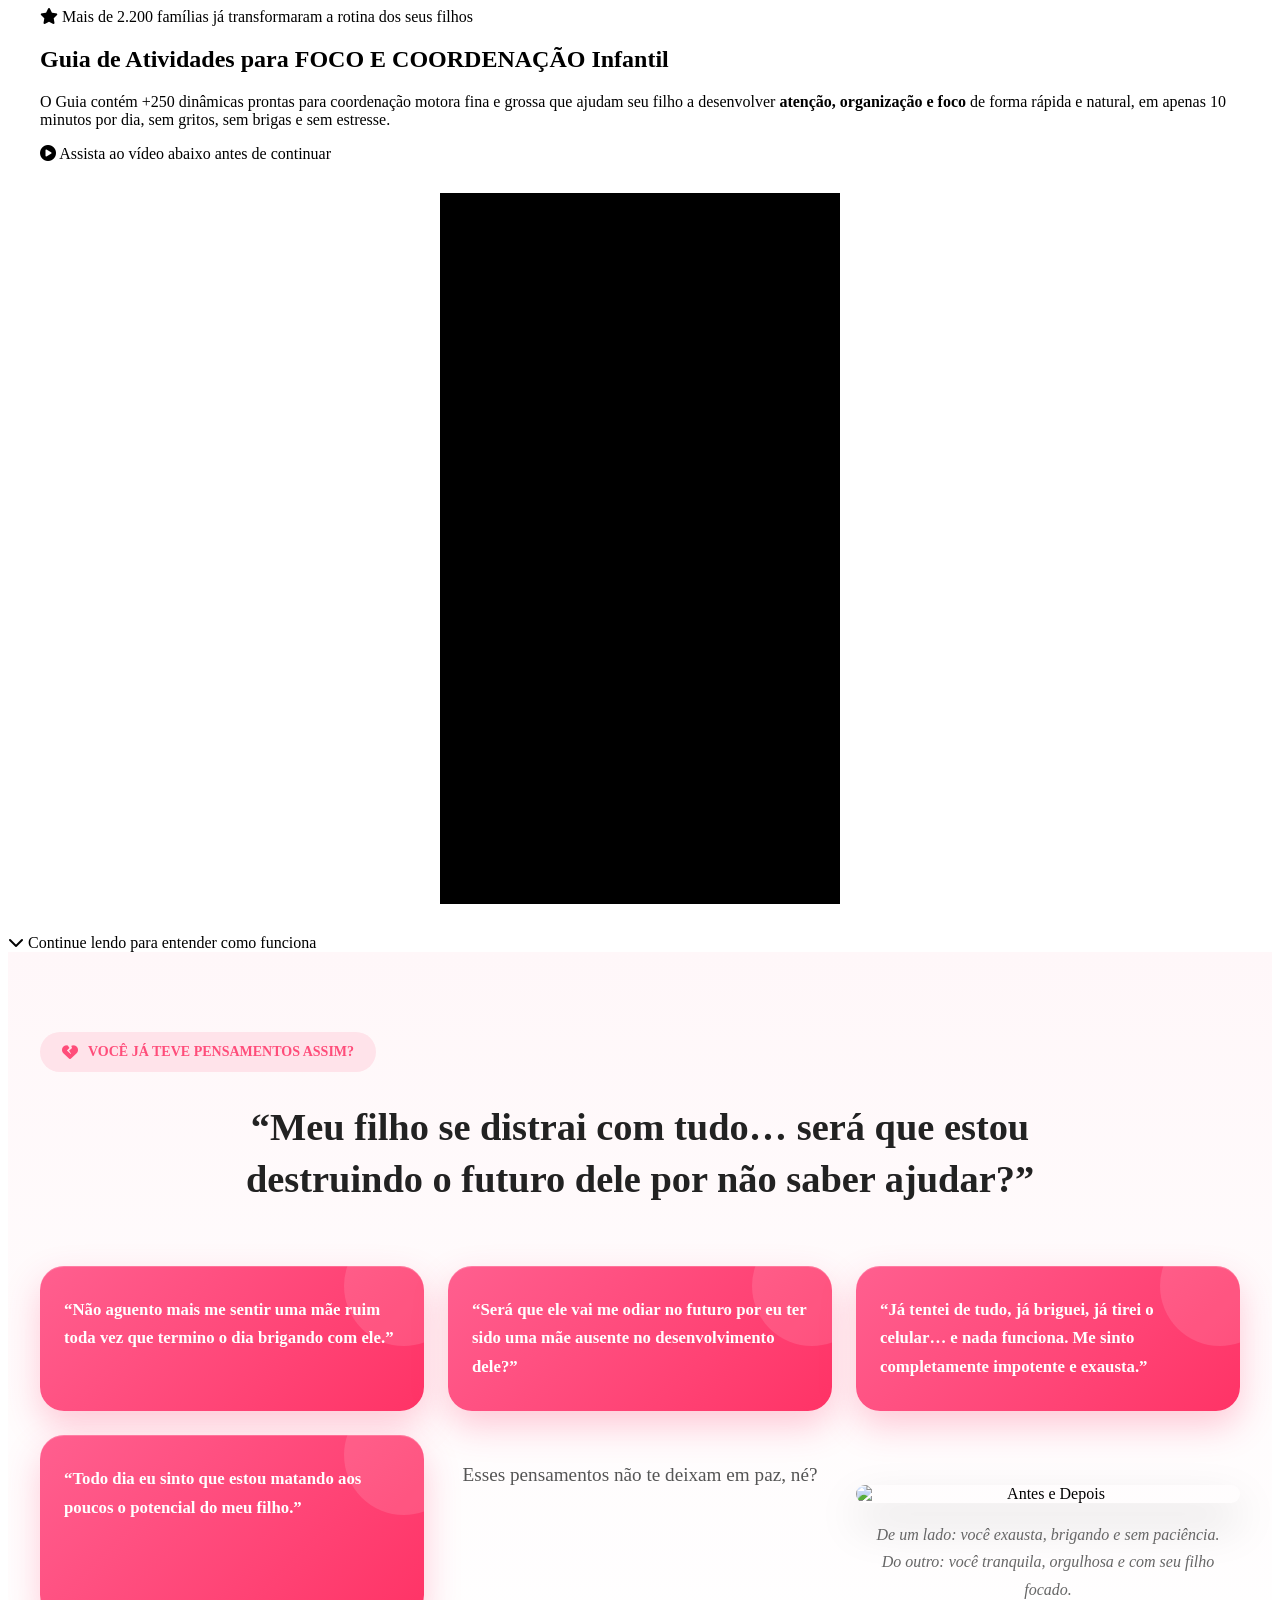
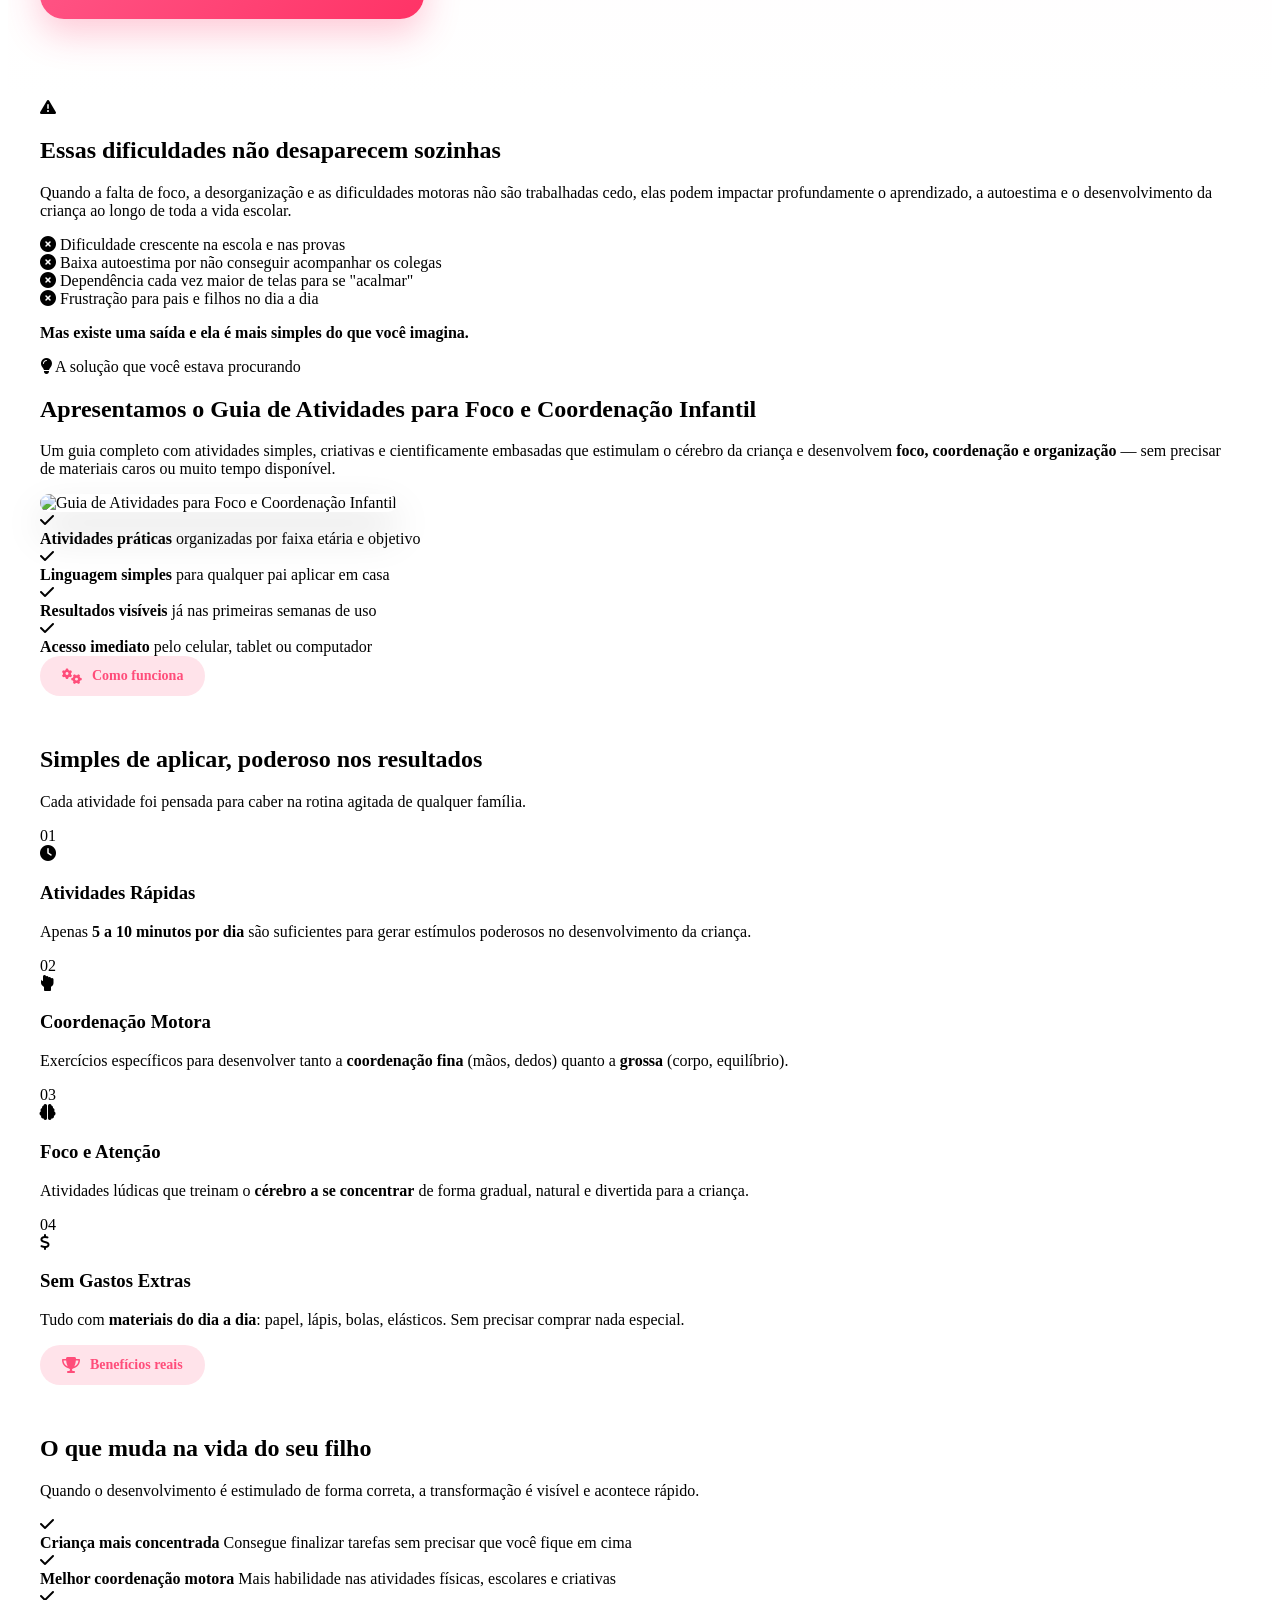
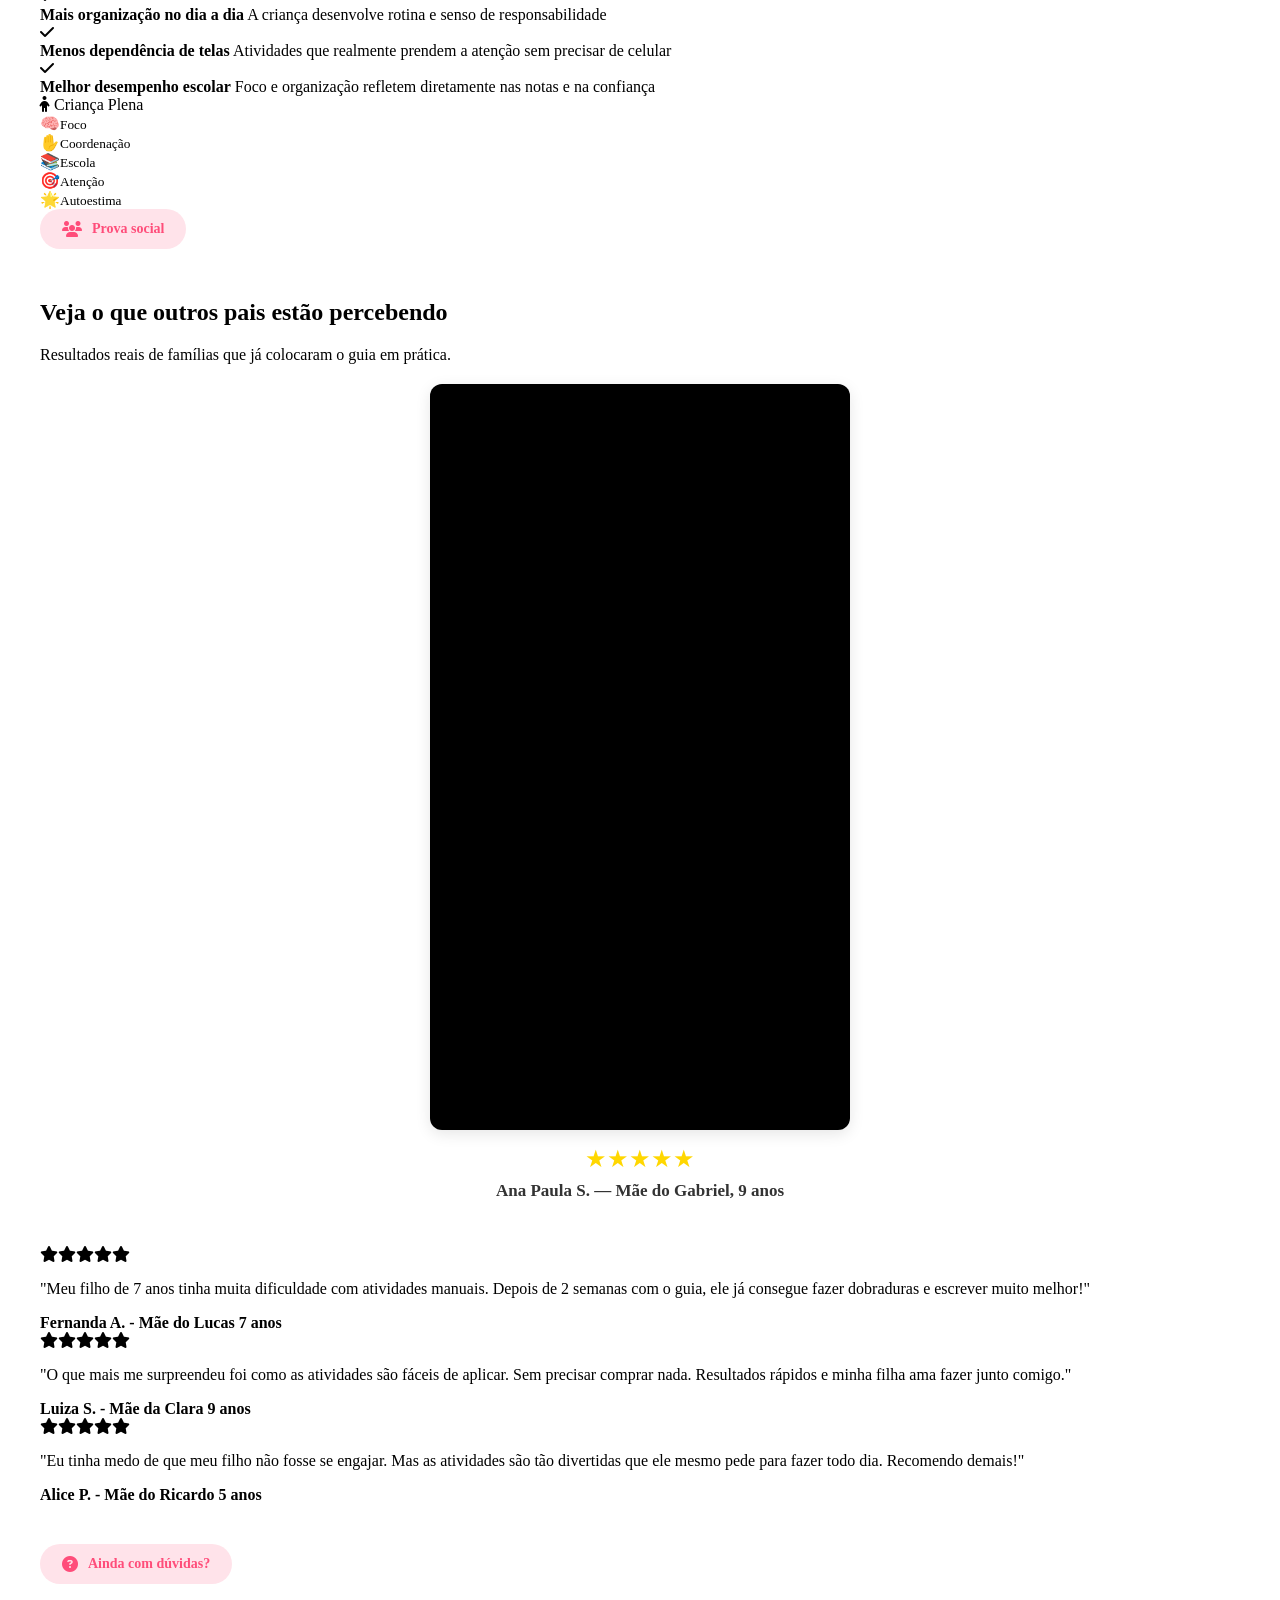
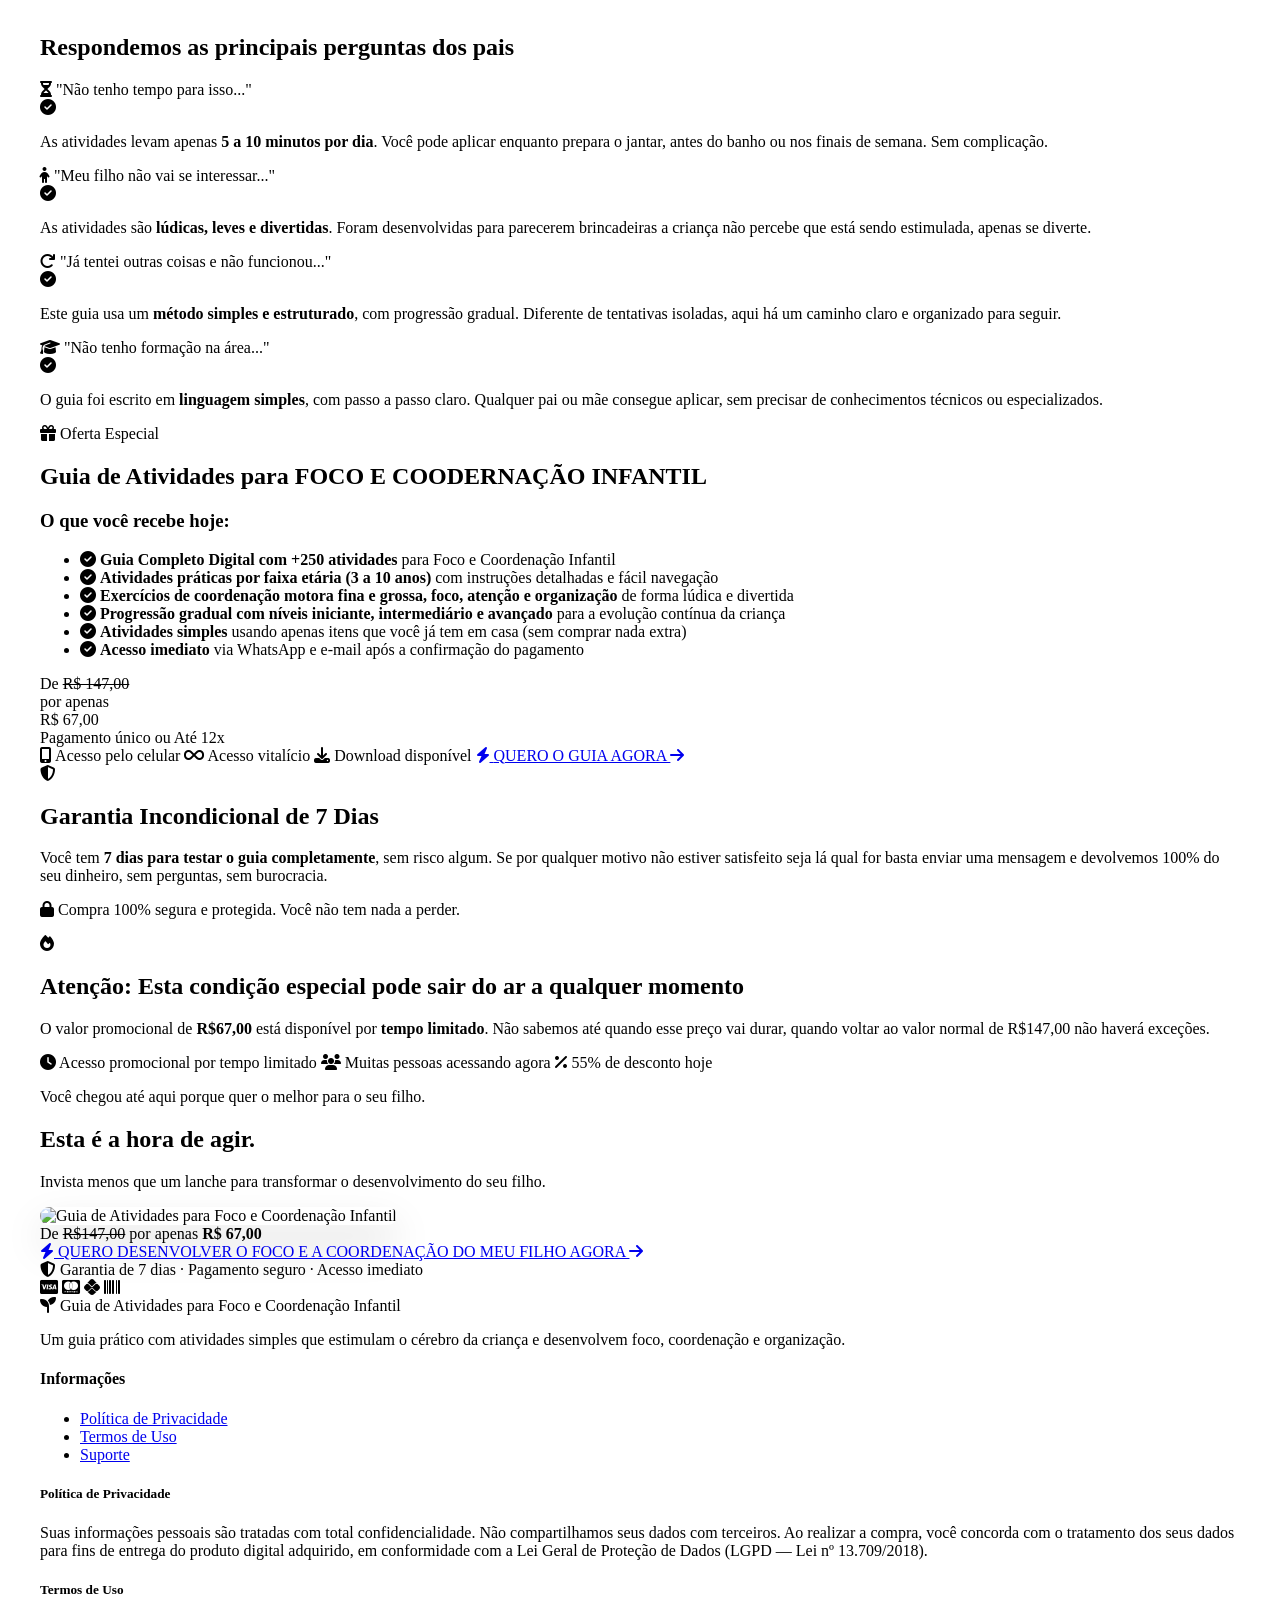
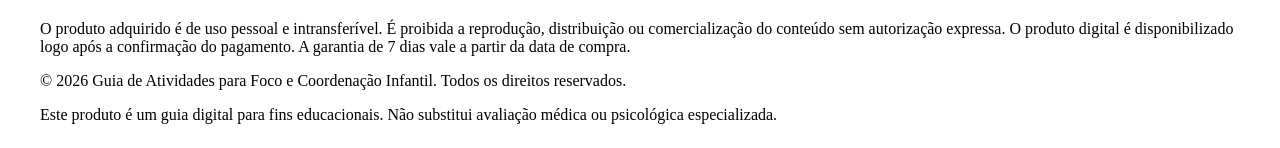
==== commit c6032242: "Add files via upload" ====
--- a/index.html
+++ b/index.html
@@ -3,493 +3,818 @@
 <head>
   <meta charset="UTF-8" />
   <meta name="viewport" content="width=device-width, initial-scale=1.0" />
-  <title>Guia de Atividades para Foco e Coordenação Motora</title>
-  <meta name="description" content="Mais de 250 atividades práticas para desenvolver o foco e a coordenação motora do seu filho de forma simples e divertida." />
+  <title>Guia de Atividades para Foco e Coordenação Infantil</title>
+  <meta name="description" content="Descubra como atividades simples podem desenvolver atenção, organização e coordenação motora do seu filho em poucos minutos por dia." />
   <link rel="preconnect" href="https://fonts.googleapis.com" />
   <link rel="preconnect" href="https://fonts.gstatic.com" crossorigin />
-  <link href="https://fonts.googleapis.com/css2?family=Playfair+Display:ital,wght@0,400;0,600;0,700;1,400&family=Nunito:wght@300;400;500;600;700;800&display=swap" rel="stylesheet" />
-  <link rel="stylesheet" href="styles.css" />
+  <link href="https://fonts.googleapis.com/css2?family=Inter:wght@300;400;500;600;700;800;900&family=Nunito:wght@400;600;700;800;900&display=swap" rel="stylesheet" />
+  <link rel="stylesheet" href="https://cdn.jsdelivr.net/npm/@fortawesome/fontawesome-free@6.4.0/css/all.min.css" />
+  <link rel="stylesheet" href="css/style.css" />
 </head>
 <body>
 
-  <!-- ============ HERO ============ -->
+  <!-- ===================== HERO ===================== -->
   <section class="hero" id="hero">
-    <div class="hero-bg-shape"></div>
-    <div class="container">
-      <div class="badge-top">✨ Método aprovado por especialistas em desenvolvimento infantil</div>
-      <h1 class="hero-title">
-        Seu filho tem dificuldade para<br/>
-        <em>se concentrar ou se movimentar</em><br/>
-        com confiança?
+    <div class="hero-bg-shapes">
+      <div class="shape shape-1"></div>
+      <div class="shape shape-2"></div>
+      <div class="shape shape-3"></div>
+    </div>
+    <div class="container">
+      <div class="hero-badge reveal">
+        <i class="fas fa-star"></i> Mais de 2.200 famílias já transformaram a rotina dos seus filhos
+      </div>
+      <h1 class="hero-headline reveal">
+        Guia de Atividades para<span class="highlight"> FOCO E COORDENAÇÃO</span> Infantil
       </h1>
-      <p class="hero-sub">
-        Descubra como mais de <strong>12.000 famílias</strong> transformaram a rotina dos seus filhos com atividades simples, divertidas e cientificamente embasadas — sem precisar de nenhuma formação especial.
+      <p class="hero-subheadline reveal">
+        O Guia contém +250 dinâmicas prontas para coordenação motora fina e grossa que ajudam seu filho a desenvolver  <strong>atenção, organização e foco</strong> de forma rápida e natural, em apenas 10 minutos por dia, sem gritos, sem brigas e sem estresse.
       </p>
-      <div class="video-wrapper" id="video-main">
-        <iframe
-          src="https://player.vimeo.com/video/1181423029?h=c27696bd8c&title=0&byline=0&portrait=0"
-          frameborder="0"
-          allow="autoplay; fullscreen; picture-in-picture"
-          allowfullscreen
-          title="Guia de Atividades — Vídeo Principal"
-        ></iframe>
-      </div>
-      <p class="hero-hint">👆 Assista ao vídeo antes de continuar — ele muda tudo.</p>
-    </div>
-  </section>
-
-  <!-- ============ DOR ============ -->
-  <section class="pain" id="dor">
-    <div class="container">
-      <div class="section-label">Você já se pegou pensando assim?</div>
-      <h2 class="section-title">Esses momentos são mais comuns<br/>do que você imagina</h2>
-      <div class="pain-grid">
-        <div class="pain-card">
-          <span class="pain-icon">😔</span>
-          <p>"Meu filho parece que não consegue parar quieto por nem cinco minutos…"</p>
-        </div>
-        <div class="pain-card">
-          <span class="pain-icon">😟</span>
-          <p>"Ele se frustra rápido quando não consegue fazer algo com as mãos e acaba desistindo."</p>
-        </div>
-        <div class="pain-card">
-          <span class="pain-icon">😥</span>
-          <p>"Fico preocupada se ele vai conseguir acompanhar os colegas na escola."</p>
-        </div>
-        <div class="pain-card">
-          <span class="pain-icon">😰</span>
-          <p>"Já tentei várias coisas, mas nada parece funcionar por muito tempo."</p>
-        </div>
-        <div class="pain-card">
-          <span class="pain-icon">😞</span>
-          <p>"Me sinto perdida — sei que ele precisa de mais estimulação, mas não sei por onde começar."</p>
-        </div>
-        <div class="pain-card">
-          <span class="pain-icon">🥺</span>
-          <p>"Quero tanto ajudá-lo, mas o dia tem poucas horas e eu não sei o que realmente faz diferença."</p>
-        </div>
-      </div>
-      <div class="pain-bottom">
-        <p>Se qualquer uma dessas frases tocou você… <strong>saiba que não está sozinha.</strong><br/>
-        E que existe um caminho claro para mudar isso — a partir de hoje.</p>
-      </div>
-    </div>
-  </section>
-
-  <!-- ============ CONSEQUÊNCIAS ============ -->
-  <section class="consequences" id="consequencias">
-    <div class="container">
-      <div class="section-label">O que os estudos mostram</div>
-      <h2 class="section-title">Essas dificuldades <em>não desaparecem sozinhas</em></h2>
-      <p class="section-desc">
-        Crianças que não recebem estímulos adequados para foco e coordenação motora nos primeiros anos tendem a enfrentar desafios crescentes conforme avançam na vida escolar e social.
+
+      <!-- VSL VIDEO -->
+      <div class="video-wrapper reveal">
+        <div class="video-container">
+          <div class="video-overlay-top">
+            <i class="fas fa-play-circle"></i>
+            <span>Assista ao vídeo abaixo antes de continuar</span>
+          </div>
+          <div style="max-width: 400px; margin: 30px auto; background: #000;">
+    <div style="position: relative; padding-bottom: 177.78%; height: 0; overflow: hidden;">
+        <iframe 
+            style="position: absolute; top: 0; left: 0; width: 100%; height: 100%;" 
+            title="vimeo-player" 
+            src="https://player.vimeo.com/video/1181423029?h=c27696bd8c" 
+            frameborder="0" 
+            referrerpolicy="strict-origin-when-cross-origin" 
+            allow="autoplay; fullscreen; picture-in-picture; clipboard-write; encrypted-media; web-share" 
+            allowfullscreen>
+        </iframe>
+    </div>
+</div>
+          </div>
+          <div class="video-pulse"></div>
+        </div>
+      </div>
+
+      <div class="hero-arrow reveal">
+        <i class="fas fa-chevron-down"></i>
+        <span>Continue lendo para entender como funciona</span>
+      </div>
+    </div>
+  </section>
+
+  <!-- ===================== IDENTIFICAÇÃO / DOR ===================== -->
+<section class="pain-section" id="identificacao">
+  <div class="container">
+
+    <div class="section-tag">
+      <i class="fas fa-heart-broken"></i>
+      VOCÊ JÁ TEVE PENSAMENTOS ASSIM?
+    </div>
+
+    <h2 class="pain-title">
+      “Meu filho se distrai com tudo… será que estou destruindo o futuro dele por não saber ajudar?”
+    </h2>
+
+ <!-- CARDS -->
+    <div class="pain-grid">
+
+      <div class="pain-card">
+        <span>“Não aguento mais me sentir uma mãe ruim toda vez que termino o dia brigando com ele.”</span>
+      </div>
+
+      <div class="pain-card">
+        <span>“Será que ele vai me odiar no futuro por eu ter sido uma mãe ausente no desenvolvimento dele?”</span>
+      </div>
+
+      <div class="pain-card">
+        <span>“Já tentei de tudo, já briguei, já tirei o celular… e nada funciona. Me sinto completamente impotente e exausta.”</span>
+      </div>
+
+      <div class="pain-card">
+        <span>“Todo dia eu sinto que estou matando aos poucos o potencial do meu filho.”</span>
+      </div>
+    
+    <p class="pain-subtitle">
+      Esses pensamentos não te deixam em paz, né?
+    </p>
+
+    <!-- IMAGEM -->
+    <div class="pain-image-box">
+      <img 
+        src="https://raw.githubusercontent.com/guiadeatividadesmotoras/kids/main/ChatGPT%20Image%2019%20de%20mai.%20de%202026%2C%2016_23_23.png"
+        alt="Antes e Depois"
+        class="pain-image"
+      >
+
+      <p class="pain-image-text">
+        De um lado: você exausta, brigando e sem paciência.<br>
+        Do outro: você tranquila, orgulhosa e com seu filho focado.
       </p>
-      <div class="conseq-list">
-        <div class="conseq-item">
-          <div class="conseq-icon">📚</div>
-          <div>
-            <strong>Dificuldades de aprendizado</strong>
-            <p>Coordenação motora fina defasada impacta diretamente a escrita, o desenho e a leitura.</p>
-          </div>
-        </div>
-        <div class="conseq-item">
-          <div class="conseq-icon">🤝</div>
-          <div>
-            <strong>Autoestima fragilizada</strong>
-            <p>Crianças que se sentem menos capazes que os colegas desenvolvem insegurança que persiste por anos.</p>
-          </div>
-        </div>
-        <div class="conseq-item">
-          <div class="conseq-icon">📱</div>
-          <div>
-            <strong>Fuga para as telas</strong>
-            <p>Sem atividades físicas e cognitivas estimulantes, o caminho de menor resistência é sempre a tela.</p>
-          </div>
-        </div>
-        <div class="conseq-item">
-          <div class="conseq-icon">💡</div>
-          <div>
-            <strong>Potencial não desenvolvido</strong>
-            <p>A janela de maior plasticidade cerebral é agora. Os primeiros anos são insubstituíveis.</p>
-          </div>
-        </div>
-      </div>
-      <div class="good-news">
-        <span class="good-news-badge">A boa notícia</span>
-        <p>Com os estímulos certos, aplicados de forma consistente e divertida, essas dificuldades são altamente <strong>superáveis</strong>. É exatamente para isso que o Guia foi criado.</p>
-      </div>
-    </div>
-  </section>
-
-  <!-- ============ APRESENTAÇÃO DO GUIA ============ -->
-  <section class="product" id="produto">
-    <div class="container">
-      <div class="section-label">A solução que você estava procurando</div>
-      <h2 class="section-title">Conheça o <em>Guia de Atividades<br/>para Foco e Coordenação Motora</em></h2>
-      <p class="section-desc">
-        Mais de <strong>250 atividades práticas</strong>, organizadas por faixa etária e nível de desenvolvimento, para você aplicar em casa — sem precisar de materiais caros ou de formação especializada.
+    </div>
+
+    </div>
+  </div>
+</section>
+
+<style>
+
+/* =========================================
+   CORRIGE ARRASTAR PARA OS LADOS
+========================================= */
+html, body{
+  overflow-x: hidden;
+  max-width: 100%;
+}
+
+/* =========================================
+   SECTION
+========================================= */
+.pain-section{
+  padding: 80px 20px;
+  background: linear-gradient(180deg, #fff7f9 0%, #ffffff 100%);
+}
+
+.container{
+  width: 100%;
+  max-width: 1200px;
+  margin: 0 auto;
+}
+
+/* =========================================
+   TAG
+========================================= */
+.section-tag{
+  display: inline-flex;
+  align-items: center;
+  gap: 10px;
+  background: #ffe3ea;
+  color: #ff4d7a;
+  padding: 12px 22px;
+  border-radius: 999px;
+  font-weight: 800;
+  margin: 0 auto 30px auto;
+  font-size: 14px;
+}
+
+.section-tag i{
+  font-size: 16px;
+}
+
+/* =========================================
+   TITULOS
+========================================= */
+.pain-title{
+  text-align: center;
+  font-size: 2.4rem;
+  line-height: 1.35;
+  font-weight: 900;
+  color: #222;
+  max-width: 950px;
+  margin: 0 auto;
+}
+
+.pain-subtitle{
+  text-align: center;
+  font-size: 1.2rem;
+  color: #555;
+  margin: 25px auto 0 auto;
+  max-width: 700px;
+  line-height: 1.6;
+}
+
+/* =========================================
+   IMAGEM
+========================================= */
+.pain-image-box{
+  text-align: center;
+  margin-top: 50px;
+}
+
+.pain-image{
+  width: 100%;
+  max-width: 1200px;
+  border-radius: 24px;
+  display: block;
+  margin: 0 auto;
+  box-shadow: 0 20px 45px rgba(0,0,0,0.15);
+}
+
+.pain-image-text{
+  margin-top: 18px;
+  font-size: 1rem;
+  color: #666;
+  line-height: 1.7;
+  font-style: italic;
+}
+
+/* =========================================
+   GRID
+========================================= */
+.pain-grid{
+  display: grid;
+  grid-template-columns: repeat(3, 1fr);
+  gap: 24px;
+  margin-top: 60px;
+}
+
+/* =========================================
+   CARDS
+========================================= */
+.pain-card{
+  position: relative;
+  padding: 30px 24px;
+  border-radius: 24px;
+  overflow: hidden;
+  color: white;
+  font-size: 1.05rem;
+  line-height: 1.7;
+  font-weight: 700;
+
+  background: linear-gradient(135deg, #ff5f8f 0%, #ff3366 100%);
+
+  box-shadow:
+    0 15px 35px rgba(255, 51, 102, 0.25),
+    inset 0 1px 0 rgba(255,255,255,0.2);
+
+  transition: 0.3s ease;
+}
+
+.pain-card::before{
+  content: "";
+  position: absolute;
+  top: -40px;
+  right: -40px;
+  width: 120px;
+  height: 120px;
+  background: rgba(255,255,255,0.12);
+  border-radius: 50%;
+}
+
+.pain-card:hover{
+  transform: translateY(-5px);
+  box-shadow:
+    0 20px 40px rgba(255, 51, 102, 0.35),
+    inset 0 1px 0 rgba(255,255,255,0.2);
+}
+
+.pain-card span{
+  position: relative;
+  z-index: 2;
+  display: block;
+}
+
+/* =========================================
+   TABLET
+========================================= */
+@media(max-width: 992px){
+
+  .pain-grid{
+    grid-template-columns: repeat(2, 1fr);
+  }
+
+  .pain-title{
+    font-size: 2rem;
+  }
+
+}
+
+/* =========================================
+   CELULAR
+========================================= */
+@media(max-width: 768px){
+
+  .pain-section{
+    padding: 60px 16px;
+  }
+
+  .pain-title{
+    font-size: 1.6rem;
+    line-height: 1.45;
+  }
+
+  .pain-subtitle{
+    font-size: 1rem;
+    padding: 0 10px;
+  }
+
+  .pain-grid{
+    grid-template-columns: 1fr;
+    gap: 18px;
+  }
+
+  .pain-card{
+    padding: 24px 20px;
+    font-size: 1rem;
+    border-radius: 20px;
+  }
+
+  .pain-image{
+    max-width: 100%;
+    border-radius: 18px;
+  }
+
+  .pain-image-text{
+    font-size: 0.95rem;
+    padding: 0 10px;
+  }
+
+}
+
+/* =========================================
+   CELULAR PEQUENO
+========================================= */
+@media(max-width: 480px){
+
+  .pain-title{
+    font-size: 1.4rem;
+  }
+
+  .pain-card{
+    font-size: 0.95rem;
+    line-height: 1.6;
+  }
+
+}
+
+</style>
+
+  <!-- ===================== AGRAVAÇÃO ===================== -->
+  <section class="agravation-section" id="agravacao">
+    <div class="container">
+      <div class="agravation-inner reveal">
+        <div class="agravation-icon">
+          <i class="fas fa-exclamation-triangle"></i>
+        </div>
+        <h2 class="agravation-title">
+          Essas dificuldades <span class="highlight-red">não desaparecem sozinhas</span>
+        </h2>
+        <p class="agravation-text">
+          Quando a falta de foco, a desorganização e as dificuldades motoras não são trabalhadas cedo, elas podem impactar profundamente o aprendizado, a autoestima e o desenvolvimento da criança ao longo de toda a vida escolar.
+        </p>
+        <div class="agravation-consequences">
+          <div class="consequence-item reveal">
+            <i class="fas fa-times-circle"></i>
+            <span>Dificuldade crescente na escola e nas provas</span>
+          </div>
+          <div class="consequence-item reveal">
+            <i class="fas fa-times-circle"></i>
+            <span>Baixa autoestima por não conseguir acompanhar os colegas</span>
+          </div>
+          <div class="consequence-item reveal">
+            <i class="fas fa-times-circle"></i>
+            <span>Dependência cada vez maior de telas para se "acalmar"</span>
+          </div>
+          <div class="consequence-item reveal">
+            <i class="fas fa-times-circle"></i>
+            <span>Frustração para pais e filhos no dia a dia</span>
+          </div>
+        </div>
+        <p class="agravation-callout reveal">
+          <strong>Mas existe uma saída e ela é mais simples do que você imagina.</strong>
+        </p>
+      </div>
+    </div>
+  </section>
+
+  <!-- ===================== SOLUÇÃO ===================== -->
+  <section class="solution-section" id="solucao">
+    <div class="container">
+      <div class="solution-label reveal"><i class="fas fa-lightbulb"></i> A solução que você estava procurando</div>
+      <h2 class="section-title reveal">
+        Apresentamos o <span class="highlight">Guia de Atividades para Foco e Coordenação Infantil</span>
+      </h2>
+      <p class="section-subtitle reveal">
+        Um guia completo com atividades simples, criativas e cientificamente embasadas que estimulam o cérebro da criança e desenvolvem <strong>foco, coordenação e organização</strong> — sem precisar de materiais caros ou muito tempo disponível.
       </p>
-      <div class="product-mockup">
-        <div class="mockup-glow"></div>
-        <img src="https://images.unsplash.com/photo-1503454537195-1dcabb73ffb9?w=500&q=80" alt="Mãe brincando com filho" class="mockup-img" />
-        <div class="mockup-badge">+250<br/><span>atividades</span></div>
-      </div>
-      <div class="testimony-video-label">Veja o que outras mães estão dizendo 👇</div>
-      <div class="video-wrapper video-sm">
-        <iframe
-          src="https://player.vimeo.com/video/1181422852?h=396f4c329a&title=0&byline=0&portrait=0"
-          frameborder="0"
-          allow="autoplay; fullscreen; picture-in-picture"
-          allowfullscreen
-          title="Depoimento de Mãe"
-        ></iframe>
-      </div>
-    </div>
-  </section>
-
-  <!-- ============ COMO FUNCIONA ============ -->
-  <section class="how" id="como-funciona">
-    <div class="container">
-      <div class="section-label">Simples assim</div>
-      <h2 class="section-title">Como o Guia funciona<br/>na prática</h2>
+      <div class="solution-visual reveal">
+  <div class="guide-mockup" style="display: flex; align-items: center; gap: 40px; flex-wrap: wrap;">
+
+    <!-- IMAGEM DO PRODUTO (lado direito) -->
+    <div style="flex: 1; min-width: 300px;">
+      <img 
+        src="https://raw.githubusercontent.com/guiadeatividadesmotoras/kids/main/WhatsApp%20Image%202026-05-20%20at%2022.33.30.jpeg" 
+        alt="Guia de Atividades para Foco e Coordenação Infantil" 
+        style="width: 100%; height: auto; border-radius: 16px; box-shadow: 0 20px 40px rgba(0,0,0,0.15);">
+    </div>
+        </div>
+        <div class="solution-bullets">
+          <div class="sol-bullet reveal">
+            <div class="sol-bullet-icon"><i class="fas fa-check"></i></div>
+            <div>
+              <strong>Atividades práticas</strong> organizadas por faixa etária e objetivo
+            </div>
+          </div>
+          <div class="sol-bullet reveal">
+            <div class="sol-bullet-icon"><i class="fas fa-check"></i></div>
+            <div>
+              <strong>Linguagem simples</strong> para qualquer pai aplicar em casa
+            </div>
+          </div>
+          <div class="sol-bullet reveal">
+            <div class="sol-bullet-icon"><i class="fas fa-check"></i></div>
+            <div>
+              <strong>Resultados visíveis</strong> já nas primeiras semanas de uso
+            </div>
+          </div>
+          <div class="sol-bullet reveal">
+            <div class="sol-bullet-icon"><i class="fas fa-check"></i></div>
+            <div>
+              <strong>Acesso imediato</strong> pelo celular, tablet ou computador
+            </div>
+          </div>
+        </div>
+      </div>
+    </div>
+  </section>
+
+  <!-- ===================== COMO FUNCIONA ===================== -->
+  <section class="how-section" id="como-funciona">
+    <div class="container">
+      <div class="section-tag reveal"><i class="fas fa-cogs"></i> Como funciona</div>
+      <h2 class="section-title reveal">Simples de aplicar, poderoso nos resultados</h2>
+      <p class="section-subtitle reveal">Cada atividade foi pensada para caber na rotina agitada de qualquer família.</p>
       <div class="how-grid">
-        <div class="how-card">
-          <div class="how-num">01</div>
-          <div class="how-icon">📲</div>
-          <h3>Acesso imediato</h3>
-          <p>Após a compra, você recebe o link direto no e-mail — sem esperar, sem complicação. Acesse de qualquer dispositivo, a qualquer hora.</p>
-        </div>
-        <div class="how-card">
-          <div class="how-num">02</div>
-          <div class="how-icon">🎯</div>
-          <h3>Escolha a atividade</h3>
-          <p>Filtre por faixa etária, objetivo (foco, coordenação, equilíbrio) e tempo disponível. Encontre a atividade ideal em segundos.</p>
-        </div>
-        <div class="how-card">
-          <div class="how-num">03</div>
-          <div class="how-icon">🧸</div>
-          <h3>Brinque junto</h3>
-          <p>As atividades são pensadas para você e seu filho fazerem juntos. Materiais simples, instruções claras, resultado garantido.</p>
-        </div>
-        <div class="how-card">
-          <div class="how-num">04</div>
-          <div class="how-icon">🌟</div>
-          <h3>Veja a transformação</h3>
-          <p>Em poucos dias de prática consistente, você começa a notar a diferença no comportamento, na concentração e na autoconfiança dele.</p>
-        </div>
-      </div>
-    </div>
-  </section>
-
-  <!-- ============ BENEFÍCIOS ============ -->
-  <section class="benefits" id="beneficios">
-    <div class="container">
-      <div class="section-label">O que muda de verdade</div>
-      <h2 class="section-title">Imagine como vai ser<br/><em>daqui a 30 dias</em></h2>
-      <div class="benefits-grid">
-        <div class="benefit-item">
-          <div class="benefit-icon">🎨</div>
-          <h3>Mais concentração</h3>
-          <p>Ele consegue se dedicar a uma tarefa por mais tempo — seja um desenho, um jogo ou a lição de casa.</p>
-        </div>
-        <div class="benefit-item">
-          <div class="benefit-icon">⚽</div>
-          <h3>Movimentos mais seguros</h3>
-          <p>Coordenação melhorada significa menos quedas, mais confiança nos esportes e atividades físicas.</p>
-        </div>
-        <div class="benefit-item">
-          <div class="benefit-icon">✏️</div>
-          <h3>Escrita mais fluida</h3>
-          <p>A motricidade fina desenvolvida reflete diretamente na qualidade da escrita e no prazer de aprender.</p>
-        </div>
-        <div class="benefit-item">
-          <div class="benefit-icon">😄</div>
-          <h3>Criança mais feliz</h3>
-          <p>Quando consegue fazer as coisas sozinho, a autoestima floresce. Você verá o sorriso de orgulho nos olhos dele.</p>
-        </div>
-        <div class="benefit-item">
-          <div class="benefit-icon">💞</div>
-          <h3>Conexão mãe e filho</h3>
-          <p>As atividades criam momentos de qualidade juntos — risos, desafios, conquistas compartilhadas que ficam na memória para sempre.</p>
-        </div>
-        <div class="benefit-item">
-          <div class="benefit-icon">🏆</div>
-          <h3>Você, mãe realizada</h3>
-          <p>Saber que está dando ao seu filho as ferramentas para voar longe é um orgulho que não tem preço.</p>
-        </div>
-      </div>
-    </div>
-  </section>
-
-  <!-- ============ PROVA SOCIAL ============ -->
-  <section class="testimonials" id="depoimentos">
-    <div class="container">
-      <div class="section-label">Famílias transformadas</div>
-      <h2 class="section-title">O que outras mães<br/>estão vivendo</h2>
-      <div class="testimonials-grid">
-        <div class="testi-card">
-          <div class="testi-stars">★★★★★</div>
-          <p>"Em duas semanas já vi diferença enorme! Meu filho de 5 anos que não conseguia segurar o lápis agora adora desenhar. Recomendo demais!"</p>
-          <div class="testi-author">
-            <img src="https://images.unsplash.com/photo-1438761681033-6461ffad8d80?w=50&h=50&q=80&fit=crop&crop=face" alt="Ana Beatriz" />
-            <div>
-              <strong>Ana Beatriz M.</strong>
-              <span>Mãe do Guilherme, 5 anos</span>
-            </div>
-          </div>
-        </div>
-        <div class="testi-card testi-featured">
-          <div class="testi-stars">★★★★★</div>
-          <p>"Minha filha tinha diagnóstico de atraso motor leve e a pediatra indicou estimulação em casa. Com esse guia fui além do que esperava — a psicomotricista ficou impressionada com a evolução dela!"</p>
-          <div class="testi-author">
-            <img src="https://images.unsplash.com/photo-1544005313-94ddf0286df2?w=50&h=50&q=80&fit=crop&crop=face" alt="Renata" />
-            <div>
-              <strong>Renata C.</strong>
-              <span>Mãe da Sofia, 4 anos</span>
-            </div>
-          </div>
-        </div>
-        <div class="testi-card">
-          <div class="testi-stars">★★★★★</div>
-          <p>"Achei que ia ser mais do mesmo, mas fiquei surpresa com a variedade e a organização. Super fácil de usar. Meu filho pede as atividades todo dia!"</p>
-          <div class="testi-author">
-            <img src="https://images.unsplash.com/photo-1531746020798-e6953c6e8e04?w=50&h=50&q=80&fit=crop&crop=face" alt="Camila" />
-            <div>
-              <strong>Camila F.</strong>
-              <span>Mãe do Pedro, 6 anos</span>
-            </div>
-          </div>
-        </div>
-        <div class="testi-card">
-          <div class="testi-stars">★★★★★</div>
-          <p>"Melhor investimento que fiz esse ano. Meu filho era o mais agitado da turma, hoje a professora já percebeu melhora na concentração. Valeu muito!"</p>
-          <div class="testi-author">
-            <img src="https://images.unsplash.com/photo-1521566652839-697aa473761a?w=50&h=50&q=80&fit=crop&crop=face" alt="Fernanda" />
-            <div>
-              <strong>Fernanda L.</strong>
-              <span>Mãe do Lucas, 7 anos</span>
-            </div>
-          </div>
-        </div>
-        <div class="testi-card">
-          <div class="testi-stars">★★★★★</div>
-          <p>"Gêmeos de 3 anos em casa e as atividades salvaram meu sanity! Eles adoram, ficam entretidos de forma produtiva e eu vejo a evolução motora dos dois."</p>
-          <div class="testi-author">
-            <img src="https://images.unsplash.com/photo-1559718062-361155fad299?w=50&h=50&q=80&fit=crop&crop=face" alt="Juliana" />
-            <div>
-              <strong>Juliana A.</strong>
-              <span>Mãe dos gêmeos, 3 anos</span>
-            </div>
-          </div>
-        </div>
-        <div class="testi-card">
-          <div class="testi-stars">★★★★★</div>
-          <p>"Trabalho fora o dia todo. Com o guia consegui criar uma rotina de 20 minutinhos por dia que fez uma diferença absurda no desenvolvimento da minha filha."</p>
-          <div class="testi-author">
-            <img src="https://images.unsplash.com/photo-1506794778202-cad84cf45f1d?w=50&h=50&q=80&fit=crop&crop=face" alt="Patrícia" />
-            <div>
-              <strong>Patrícia R.</strong>
-              <span>Mãe da Isabela, 4 anos</span>
-            </div>
-          </div>
-        </div>
-      </div>
-      <div class="social-numbers">
-        <div class="sn-item">
-          <strong id="counter-families">12.000+</strong>
-          <span>famílias atendidas</span>
-        </div>
-        <div class="sn-item">
-          <strong>250+</strong>
-          <span>atividades no guia</span>
-        </div>
-        <div class="sn-item">
-          <strong>4.9 ★</strong>
-          <span>avaliação média</span>
-        </div>
-        <div class="sn-item">
-          <strong>7 dias</strong>
-          <span>de garantia total</span>
-        </div>
-      </div>
-    </div>
-  </section>
-
-  <!-- ============ FAQ ============ -->
-  <section class="faq" id="faq">
-    <div class="container">
-      <div class="section-label">Suas dúvidas respondidas</div>
-      <h2 class="section-title">Perguntas frequentes</h2>
-      <div class="faq-list">
-        <div class="faq-item">
-          <button class="faq-q" aria-expanded="false">Para qual faixa etária é indicado?</button>
-          <div class="faq-a">
-            <p>O guia cobre crianças de <strong>2 a 10 anos</strong>, com atividades organizadas e classificadas por faixa etária. Independente da idade do seu filho, você vai encontrar dezenas de atividades certas para ele.</p>
-          </div>
-        </div>
-        <div class="faq-item">
-          <button class="faq-q" aria-expanded="false">Preciso ter formação em educação ou terapia ocupacional?</button>
-          <div class="faq-a">
-            <p><strong>Não, de jeito nenhum.</strong> O guia foi criado especificamente para <em>mães e cuidadores</em>. Cada atividade tem instruções simples, claras e illustrações — qualquer pessoa consegue aplicar em casa sem nenhum treinamento.</p>
-          </div>
-        </div>
-        <div class="faq-item">
-          <button class="faq-q" aria-expanded="false">Preciso de materiais especiais ou caros?</button>
-          <div class="faq-a">
-            <p>A grande maioria das atividades usa materiais que você já tem em casa: papel, canetas, caixinhas, bolas, e afins. Algumas poucas sugerem materiais simples e baratos que você encontra em qualquer papelaria.</p>
-          </div>
-        </div>
-        <div class="faq-item">
-          <button class="faq-q" aria-expanded="false">Quanto tempo por dia eu preciso dedicar?</button>
-          <div class="faq-a">
-            <p><strong>De 15 a 30 minutos por dia já fazem uma diferença enorme.</strong> O guia tem atividades rápidas (5 min) e atividades mais longas. Você escolhe o que cabe melhor na sua rotina.</p>
-          </div>
-        </div>
-        <div class="faq-item">
-          <button class="faq-q" aria-expanded="false">Em quanto tempo verei resultados?</button>
-          <div class="faq-a">
-            <p>Muitas mães relatam perceber diferenças já na <strong>primeira semana</strong>. Resultados consistentes aparecem com prática regular de 3 a 4 semanas. Cada criança tem seu ritmo — o guia respeita isso.</p>
-          </div>
-        </div>
-        <div class="faq-item">
-          <button class="faq-q" aria-expanded="false">Como recebo o guia após a compra?</button>
-          <div class="faq-a">
-            <p>Imediatamente após a confirmação do pagamento, você recebe um e-mail com o <strong>link de acesso direto</strong>. O guia é 100% digital — acesse pelo celular, tablet ou computador, a qualquer hora.</p>
-          </div>
-        </div>
-        <div class="faq-item">
-          <button class="faq-q" aria-expanded="false">E se eu não gostar? Tem garantia?</button>
-          <div class="faq-a">
-            <p><strong>Sim! Garantia total de 7 dias.</strong> Se por qualquer motivo você não ficar satisfeita, basta pedir o reembolso e devolvemos 100% do valor sem burocracia e sem perguntas. Risco zero para você.</p>
-          </div>
-        </div>
-        <div class="faq-item">
-          <button class="faq-q" aria-expanded="false">Funciona para crianças com TDAH ou atrasos no desenvolvimento?</button>
-          <div class="faq-a">
-            <p>O guia é um excelente complemento para famílias que lidam com TDAH, atrasos de desenvolvimento ou indicações terapêuticas. <strong>Não substitui o acompanhamento profissional</strong>, mas muitas mães relatam que as atividades aceleraram a evolução observada em terapia.</p>
-          </div>
-        </div>
-      </div>
-    </div>
-  </section>
-
-  <!-- ============ OFERTA ============ -->
-  <section class="offer" id="oferta">
-    <div class="container">
-      <div class="offer-box">
-        <div class="offer-badge">🎉 Oferta Especial por Tempo Limitado</div>
-        <h2 class="offer-title">Invista no desenvolvimento<br/>do seu filho <em>hoje</em></h2>
-
-        <div class="offer-includes">
-          <h3>O que você recebe:</h3>
+        <div class="how-card reveal">
+          <div class="how-number">01</div>
+          <div class="how-icon"><i class="fas fa-clock"></i></div>
+          <h3>Atividades Rápidas</h3>
+          <p>Apenas <strong>5 a 10 minutos por dia</strong> são suficientes para gerar estímulos poderosos no desenvolvimento da criança.</p>
+        </div>
+        <div class="how-card reveal">
+          <div class="how-number">02</div>
+          <div class="how-icon"><i class="fas fa-hand-rock"></i></div>
+          <h3>Coordenação Motora</h3>
+          <p>Exercícios específicos para desenvolver tanto a <strong>coordenação fina</strong> (mãos, dedos) quanto a <strong>grossa</strong> (corpo, equilíbrio).</p>
+        </div>
+        <div class="how-card reveal">
+          <div class="how-number">03</div>
+          <div class="how-icon"><i class="fas fa-brain"></i></div>
+          <h3>Foco e Atenção</h3>
+          <p>Atividades lúdicas que treinam o <strong>cérebro a se concentrar</strong> de forma gradual, natural e divertida para a criança.</p>
+        </div>
+        <div class="how-card reveal">
+          <div class="how-number">04</div>
+          <div class="how-icon"><i class="fas fa-dollar-sign"></i></div>
+          <h3>Sem Gastos Extras</h3>
+          <p>Tudo com <strong>materiais do dia a dia</strong>: papel, lápis, bolas, elásticos. Sem precisar comprar nada especial.</p>
+        </div>
+      </div>
+    </div>
+  </section>
+
+  <!-- ===================== BENEFÍCIOS ===================== -->
+  <section class="benefits-section" id="beneficios">
+    <div class="container">
+      <div class="benefits-inner">
+        <div class="benefits-text">
+          <div class="section-tag reveal"><i class="fas fa-trophy"></i> Benefícios reais</div>
+          <h2 class="section-title reveal">O que muda na vida do seu filho</h2>
+          <p class="section-subtitle reveal">Quando o desenvolvimento é estimulado de forma correta, a transformação é visível e acontece rápido.</p>
+          <div class="benefits-list">
+            <div class="benefit-item reveal">
+              <div class="benefit-check"><i class="fas fa-check"></i></div>
+              <div>
+                <strong>Criança mais concentrada</strong>
+                <span>Consegue finalizar tarefas sem precisar que você fique em cima</span>
+              </div>
+            </div>
+            <div class="benefit-item reveal">
+              <div class="benefit-check"><i class="fas fa-check"></i></div>
+              <div>
+                <strong>Melhor coordenação motora</strong>
+                <span>Mais habilidade nas atividades físicas, escolares e criativas</span>
+              </div>
+            </div>
+            <div class="benefit-item reveal">
+              <div class="benefit-check"><i class="fas fa-check"></i></div>
+              <div>
+                <strong>Mais organização no dia a dia</strong>
+                <span>A criança desenvolve rotina e senso de responsabilidade</span>
+              </div>
+            </div>
+            <div class="benefit-item reveal">
+              <div class="benefit-check"><i class="fas fa-check"></i></div>
+              <div>
+                <strong>Menos dependência de telas</strong>
+                <span>Atividades que realmente prendem a atenção sem precisar de celular</span>
+              </div>
+            </div>
+            <div class="benefit-item reveal">
+              <div class="benefit-check"><i class="fas fa-check"></i></div>
+              <div>
+                <strong>Melhor desempenho escolar</strong>
+                <span>Foco e organização refletem diretamente nas notas e na confiança</span>
+              </div>
+            </div>
+          </div>
+        </div>
+        <div class="benefits-visual reveal">
+          <div class="benefits-illustration">
+            <div class="illus-circle illus-main">
+              <i class="fas fa-child"></i>
+              <span>Criança Plena</span>
+            </div>
+            <div class="illus-orbit">
+              <div class="illus-item" style="--angle: 0deg"><span>🧠</span><small>Foco</small></div>
+              <div class="illus-item" style="--angle: 72deg"><span>✋</span><small>Coordenação</small></div>
+              <div class="illus-item" style="--angle: 144deg"><span>📚</span><small>Escola</small></div>
+              <div class="illus-item" style="--angle: 216deg"><span>🎯</span><small>Atenção</small></div>
+              <div class="illus-item" style="--angle: 288deg"><span>🌟</span><small>Autoestima</small></div>
+            </div>
+          </div>
+        </div>
+      </div>
+    </div>
+  </section>
+
+  <!-- ===================== PROVA SOCIAL ===================== -->
+  <section class="social-proof-section" id="depoimentos">
+    <div class="container">
+      <div class="section-tag reveal"><i class="fas fa-users"></i> Prova social</div>
+      <h2 class="section-title reveal">Veja o que outros pais estão percebendo</h2>
+      <p class="section-subtitle reveal">Resultados reais de famílias que já colocaram o guia em prática.</p>
+
+      <div class="testimonials-videos reveal">
+        <div class="testimonial-video-card" style="margin-bottom: 40px;">
+
+    <!-- Depoimento com Vídeo - Ana Paula -->
+<div style="max-width: 420px; margin: 20px auto 40px auto;">
+
+    <!-- Vídeo Vertical -->
+    <div style="background: #000; border-radius: 12px; overflow: hidden; box-shadow: 0 4px 15px rgba(0,0,0,0.1);">
+        <div style="position: relative; padding-top: 177.78%; width: 100%; height: 0;">
+            <iframe 
+                style="position: absolute; top: 0; left: 0; width: 100%; height: 100%;"
+                src="https://player.vimeo.com/video/1181422852?h=396f4c329a" 
+                title="Depoimento - Ana Paula"
+                frameborder="0"
+                referrerpolicy="strict-origin-when-cross-origin" 
+                allow="autoplay; fullscreen; picture-in-picture; clipboard-write; encrypted-media; web-share" 
+                allowfullscreen>
+            </iframe>
+        </div>
+    </div>
+
+    <!-- Nome + Estrelas com mais espaço abaixo -->
+    <div style="text-align: center; margin-top: 15px; margin-bottom: 45px;">
+        <div style="color: #ffd700; font-size: 24px; margin-bottom: 8px;">
+            ★★★★★
+        </div>
+        <p style="margin: 0; font-weight: 600; color: #333; font-size: 17px;">
+            Ana Paula S. — Mãe do Gabriel, 9 anos
+        </p>
+    </div>
+
+</div>
+          
+      <!-- Depoimentos texto -->
+      <div class="text-testimonials">
+        <div class="text-testimonial reveal">
+          <div class="tt-stars"><i class="fas fa-star"></i><i class="fas fa-star"></i><i class="fas fa-star"></i><i class="fas fa-star"></i><i class="fas fa-star"></i></div>
+          <p>"Meu filho de 7 anos tinha muita dificuldade com atividades manuais. Depois de 2 semanas com o guia, ele já consegue fazer dobraduras e escrever muito melhor!"</p>
+          <strong>Fernanda A. - Mãe do Lucas 7 anos</strong>
+        </div>
+        <div class="text-testimonial reveal">
+          <div class="tt-stars"><i class="fas fa-star"></i><i class="fas fa-star"></i><i class="fas fa-star"></i><i class="fas fa-star"></i><i class="fas fa-star"></i></div>
+          <p>"O que mais me surpreendeu foi como as atividades são fáceis de aplicar. Sem precisar comprar nada. Resultados rápidos e minha filha ama fazer junto comigo."</p>
+          <strong>Luiza S. - Mãe da Clara 9 anos</strong>
+        </div>
+        <div class="text-testimonial reveal">
+          <div class="tt-stars"><i class="fas fa-star"></i><i class="fas fa-star"></i><i class="fas fa-star"></i><i class="fas fa-star"></i><i class="fas fa-star"></i></div>
+          <p>"Eu tinha medo de que meu filho não fosse se engajar. Mas as atividades são tão divertidas que ele mesmo pede para fazer todo dia. Recomendo demais!"</p>
+          <strong>Alice P. - Mãe do Ricardo 5 anos</strong>
+        </div>
+      </div>
+    </div>
+  </section>
+
+  <!-- ===================== QUEBRA DE OBJEÇÕES ===================== -->
+  <section class="objections-section" id="objections">
+    <div class="container">
+      <div class="section-tag reveal"><i class="fas fa-question-circle"></i> Ainda com dúvidas?</div>
+      <h2 class="section-title reveal">Respondemos as principais perguntas dos pais</h2>
+      <div class="objections-grid">
+        <div class="objection-card reveal">
+          <div class="objection-q">
+            <i class="fas fa-hourglass-half"></i>
+            <span>"Não tenho tempo para isso..."</span>
+          </div>
+          <div class="objection-a">
+            <i class="fas fa-check-circle"></i>
+            <p>As atividades levam apenas <strong>5 a 10 minutos por dia</strong>. Você pode aplicar enquanto prepara o jantar, antes do banho ou nos finais de semana. Sem complicação.</p>
+          </div>
+        </div>
+        <div class="objection-card reveal">
+          <div class="objection-q">
+            <i class="fas fa-child"></i>
+            <span>"Meu filho não vai se interessar..."</span>
+          </div>
+          <div class="objection-a">
+            <i class="fas fa-check-circle"></i>
+            <p>As atividades são <strong>lúdicas, leves e divertidas</strong>. Foram desenvolvidas para parecerem brincadeiras a criança não percebe que está sendo estimulada, apenas se diverte.</p>
+          </div>
+        </div>
+        <div class="objection-card reveal">
+          <div class="objection-q">
+            <i class="fas fa-redo"></i>
+            <span>"Já tentei outras coisas e não funcionou..."</span>
+          </div>
+          <div class="objection-a">
+            <i class="fas fa-check-circle"></i>
+            <p>Este guia usa um <strong>método simples e estruturado</strong>, com progressão gradual. Diferente de tentativas isoladas, aqui há um caminho claro e organizado para seguir.</p>
+          </div>
+        </div>
+        <div class="objection-card reveal">
+          <div class="objection-q">
+            <i class="fas fa-graduation-cap"></i>
+            <span>"Não tenho formação na área..."</span>
+          </div>
+          <div class="objection-a">
+            <i class="fas fa-check-circle"></i>
+            <p>O guia foi escrito em <strong>linguagem simples</strong>, com passo a passo claro. Qualquer pai ou mãe consegue aplicar, sem precisar de conhecimentos técnicos ou especializados.</p>
+          </div>
+        </div>
+      </div>
+    </div>
+  </section>
+
+  <!-- ===================== OFERTA ===================== -->
+  <section class="offer-section" id="oferta">
+    <div class="container">
+      <div class="offer-badge reveal"><i class="fas fa-gift"></i> Oferta Especial</div>
+      <h2 class="offer-title reveal">
+        Guia de Atividades para<span class="highlight"> FOCO E COODERNAÇÃO INFANTIL</span>
+      </h2>
+
+      <div class="offer-box reveal">
+        <div class="offer-contents">
+          <h3>O que você recebe hoje:</h3>
+          <ul class="offer-list">
+            <li><i class="fas fa-check-circle"></i> <span><strong>Guia Completo Digital com +250 atividades</strong> para Foco e Coordenação Infantil</span></li>
+            <li><i class="fas fa-check-circle"></i> <span><strong>Atividades práticas por faixa etária (3 a 10 anos)</strong> com instruções detalhadas e fácil navegação</span></li>
+            <li><i class="fas fa-check-circle"></i> <span><strong>Exercícios de coordenação motora fina e grossa, foco, atenção e organização</strong> de forma lúdica e divertida</span></li>
+            <li><i class="fas fa-check-circle"></i> <span><strong>Progressão gradual com níveis iniciante, intermediário e avançado</strong> para a evolução contínua da criança</span></li>
+            <li><i class="fas fa-check-circle"></i> <span><strong>Atividades simples</strong> usando apenas itens que você já tem em casa (sem comprar nada extra)</span></li>
+            <li><i class="fas fa-check-circle"></i> <span><strong>Acesso imediato</strong> via WhatsApp e e-mail após a confirmação do pagamento</span></li>
+          </ul>
+        </div>
+        <div class="offer-price-area">
+          <div class="price-from">De <s>R$ 147,00</s></div>
+          <div class="price-by">por apenas</div>
+          <div class="price-value">R$ 67<span>,00</span></div>
+          <div class="price-obs">Pagamento único ou Até 12x</div>
+          <div class="price-tags">
+            <span><i class="fas fa-mobile-alt"></i> Acesso pelo celular</span>
+            <span><i class="fas fa-infinity"></i> Acesso vitalício</span>
+            <span><i class="fas fa-download"></i> Download disponível</span>
+
+             <a href="https://ggcheckout.app/checkout/v5/zbadjKm007EiXZc9E389" class="cta-button" target="_blank" rel="noopener noreferrer">
+          <span class="cta-btn-icon"><i class="fas fa-bolt"></i></span>
+          <span class="cta-btn-text">
+            QUERO O GUIA AGORA
+          </span>
+          <span class="cta-btn-arrow"><i class="fas fa-arrow-right"></i></span>
+        </a>
+            
+          </div>
+        </div>
+      </div>
+    </div>
+  </section>
+
+  <!-- ===================== GARANTIA ===================== -->
+  <section class="guarantee-section" id="garantia">
+    <div class="container">
+      <div class="guarantee-inner reveal">
+        <div class="guarantee-badge-icon">
+          <i class="fas fa-shield-alt"></i>
+        </div>
+        <div class="guarantee-text">
+          <h2>Garantia Incondicional de <span class="highlight">7 Dias</span></h2>
+          <p>
+            Você tem <strong>7 dias para testar o guia completamente</strong>, sem risco algum. Se por qualquer motivo não estiver satisfeito seja lá qual for basta enviar uma mensagem e devolvemos 100% do seu dinheiro, sem perguntas, sem burocracia.
+          </p>
+          <p class="guarantee-sub">
+            <i class="fas fa-lock"></i> Compra 100% segura e protegida. Você não tem nada a perder.
+          </p>
+        </div>
+      </div>
+    </div>
+  </section>
+
+  <!-- ===================== URGÊNCIA ===================== -->
+  <section class="urgency-section" id="urgencia">
+    <div class="container">
+      <div class="urgency-inner reveal">
+        <div class="urgency-icon"><i class="fas fa-fire"></i></div>
+        <h2>Atenção: Esta condição especial pode sair do ar a qualquer momento</h2>
+        <p>O valor promocional de <strong>R$67,00</strong> está disponível por <strong>tempo limitado</strong>. Não sabemos até quando esse preço vai durar, quando voltar ao valor normal de R$147,00 não haverá exceções.</p>
+        <div class="urgency-tags">
+          <span class="urgency-tag"><i class="fas fa-clock"></i> Acesso promocional por tempo limitado</span>
+          <span class="urgency-tag"><i class="fas fa-users"></i> Muitas pessoas acessando agora</span>
+          <span class="urgency-tag"><i class="fas fa-percentage"></i> 55% de desconto hoje</span>
+        </div>
+      </div>
+    </div>
+  </section>
+
+  <!-- ===================== BOTÃO DE COMPRA (ÚNICO) ===================== -->
+  <section class="cta-section" id="compra">
+    <div class="container">
+      <div class="cta-inner reveal">
+        <p class="cta-pre">Você chegou até aqui porque quer o melhor para o seu filho.</p>
+        <h2 class="cta-title">Esta é a hora de agir.</h2>
+        <p class="cta-desc">Invista menos que um lanche para transformar o desenvolvimento do seu filho.</p>
+
+<!-- IMAGEM DO PRODUTO (lado direito) -->
+    <div style="flex: 1; min-width: 300px;">
+      <img 
+        src="https://raw.githubusercontent.com/guiadeatividadesmotoras/kids/main/WhatsApp%20Image%202026-05-20%20at%2022.33.30.jpeg" 
+        alt="Guia de Atividades para Foco e Coordenação Infantil" 
+        style="width: 100%; height: auto; border-radius: 16px; box-shadow: 0 20px 40px rgba(0,0,0,0.15);">
+    </div>
+        <div class="cta-price-remind">
+          <span class="cta-de">De <s>R$147,00</s></span>
+          <span class="cta-por">por apenas <strong>R$ 67,00</strong></span>
+        </div>
+
+        <a href="https://ggcheckout.app/checkout/v5/zbadjKm007EiXZc9E389" class="cta-button" target="_blank" rel="noopener noreferrer">
+          <span class="cta-btn-icon"><i class="fas fa-bolt"></i></span>
+          <span class="cta-btn-text">
+            QUERO DESENVOLVER O FOCO E A COORDENAÇÃO DO MEU FILHO AGORA
+          </span>
+          <span class="cta-btn-arrow"><i class="fas fa-arrow-right"></i></span>
+        </a>
+
+        <div class="cta-guarantee">
+          <i class="fas fa-shield-alt"></i>
+          <span>Garantia de 7 dias · Pagamento seguro · Acesso imediato</span>
+        </div>
+
+        <div class="cta-payment-icons">
+          <i class="fab fa-cc-visa"></i>
+          <i class="fab fa-cc-mastercard"></i>
+          <i class="fab fa-pix" title="Pix"></i>
+          <i class="fas fa-barcode" title="Boleto"></i>
+        </div>
+      </div>
+    </div>
+  </section>
+
+  <!-- ===================== RODAPÉ ===================== -->
+  <footer class="footer" id="footer">
+    <div class="container">
+      <div class="footer-top">
+        <div class="footer-brand">
+          <div class="footer-logo">
+            <i class="fas fa-seedling"></i>
+            <span>Guia de Atividades para Foco e Coordenação Infantil</span>
+          </div>
+          <p>Um guia prático com atividades simples que estimulam o cérebro da criança e desenvolvem foco, coordenação e organização.</p>
+        </div>
+        <div class="footer-links">
+          <h4>Informações</h4>
           <ul>
-            <li>✅ Guia completo com <strong>+250 atividades</strong> para foco e coordenação motora</li>
-            <li>✅ Atividades organizadas por <strong>faixa etária</strong> (2 a 10 anos)</li>
-            <li>✅ Classificação por <strong>objetivo</strong> (foco, motricidade fina, equilíbrio, etc.)</li>
-            <li>✅ Instruções <strong>claras e illustradas</strong> — fáceis de aplicar</li>
-            <li>✅ Lista de materiais <strong>simples e acessíveis</strong></li>
-            <li>✅ Atividades para <strong>15 a 30 min por dia</strong></li>
-            <li>✅ Acesso <strong>imediato e vitalício</strong> — em qualquer dispositivo</li>
-            <li>✅ Garantia de <strong>7 dias</strong> — sem perguntas</li>
+            <li><a href="#politica-privacidade">Política de Privacidade</a></li>
+            <li><a href="#termos-uso">Termos de Uso</a></li>
+            <li><a href="mailto:suporte@exemplo.com">Suporte</a></li>
           </ul>
         </div>
-
-        <div class="offer-price-block">
-          <div class="offer-old">De <s>R$147,00</s></div>
-          <div class="offer-price">R$67,00</div>
-          <div class="offer-installment">ou 2x de R$33,50 sem juros</div>
-        </div>
-
-        <div class="urgency-bar">
-          <span class="urgency-icon">⏰</span>
-          <span>Esta oferta pode sair do ar a qualquer momento — garanta agora enquanto está disponível.</span>
-        </div>
-
-        <a href="https://ggcheckout.app/checkout/v5/zbadjKm007EiXZc9E389" class="btn-cta btn-main" id="btn-cta-1" target="_blank" rel="noopener">
-          QUERO TRANSFORMAR O FUTURO DO MEU FILHO AGORA
-          <span class="btn-arrow">→</span>
-        </a>
-
-        <div class="guarantee-strip">
-          <div class="guarantee-icon">🛡️</div>
-          <div>
-            <strong>Garantia Total de 7 Dias</strong>
-            <p>Se não ficar 100% satisfeita, devolvemos cada centavo. Sem burocracia.</p>
-          </div>
-        </div>
-
-        <div class="payment-methods">
-          <span>Pagamento seguro via:</span>
-          <div class="pay-icons">
-            <span class="pay-badge">💳 Cartão</span>
-            <span class="pay-badge">📱 PIX</span>
-            <span class="pay-badge">📄 Boleto</span>
-          </div>
-        </div>
-      </div>
-    </div>
-  </section>
-
-  <!-- ============ ESCOLHA FINAL ============ -->
-  <section class="final-choice" id="escolha">
-    <div class="container">
-      <h2 class="section-title">Você está a um passo<br/>de mudar a história do seu filho</h2>
-      <p class="section-desc">Duas realidades possíveis a partir de hoje:</p>
-
-      <div class="choice-grid">
-        <div class="choice-card choice-yes">
-          <div class="choice-header">
-            <span class="choice-emoji">💚</span>
-            <h3>Com o Guia</h3>
-          </div>
-          <ul>
-            <li>✅ Você sabe exatamente o que fazer a cada dia</li>
-            <li>✅ Seu filho evolui com estímulos certos para a idade dele</li>
-            <li>✅ Você vê a confiança dele crescer semana a semana</li>
-            <li>✅ A professora começa a notar a diferença na escola</li>
-            <li>✅ Você se sente mãe presente e realizada</li>
-            <li>✅ Momentos de qualidade juntos todos os dias</li>
-          </ul>
-        </div>
-        <div class="choice-card choice-no">
-          <div class="choice-header">
-            <span class="choice-emoji">💭</span>
-            <h3>Sem o Guia</h3>
-          </div>
-          <ul>
-            <li>❌ Continua sem saber qual estimulação é a certa</li>
-            <li>❌ As dificuldades seguem sem um plano claro</li>
-            <li>❌ A janela de desenvolvimento mais rica vai passando</li>
-            <li>❌ Frustração crescente dele — e sua</li>
-            <li>❌ Continua buscando respostas dispersas na internet</li>
-          </ul>
-        </div>
-      </div>
-
-      <div class="final-text">
-        <p>A diferença entre as duas realidades é uma decisão simples — e custando menos do que uma consulta particular.</p>
-        <p><strong>Você merece ter clareza. Seu filho merece o melhor de você.</strong></p>
-      </div>
-
-      <a href="https://ggcheckout.app/checkout/v5/zbadjKm007EiXZc9E389" class="btn-cta btn-main btn-final" id="btn-cta-2" target="_blank" rel="noopener">
-        SIM, QUERO O GUIA AGORA POR R$67,00
-        <span class="btn-arrow">→</span>
-      </a>
-
-      <div class="final-guarantee">
-        🛡️ Garantia de 7 dias &nbsp;|&nbsp; 💳 Pagamento 100% seguro &nbsp;|&nbsp; 📲 Acesso imediato
-      </div>
-    </div>
-  </section>
-
-  <!-- ============ FOOTER ============ -->
-  <footer class="footer">
-    <div class="container">
-      <p>© 2025 Guia de Atividades para Foco e Coordenação Motora. Todos os direitos reservados.</p>
-      <p class="footer-disclaimer">Este produto é digital. Os resultados podem variar de criança para criança. O Guia não substitui acompanhamento médico ou terapêutico especializado.</p>
+      </div>
+      <div class="footer-divider"></div>
+      <div class="footer-legal" id="politica-privacidade">
+        <h5>Política de Privacidade</h5>
+        <p>Suas informações pessoais são tratadas com total confidencialidade. Não compartilhamos seus dados com terceiros. Ao realizar a compra, você concorda com o tratamento dos seus dados para fins de entrega do produto digital adquirido, em conformidade com a Lei Geral de Proteção de Dados (LGPD — Lei nº 13.709/2018).</p>
+      </div>
+      <div class="footer-legal" id="termos-uso">
+        <h5>Termos de Uso</h5>
+        <p>O produto adquirido é de uso pessoal e intransferível. É proibida a reprodução, distribuição ou comercialização do conteúdo sem autorização expressa. O produto digital é disponibilizado logo após a confirmação do pagamento. A garantia de 7 dias vale a partir da data de compra.</p>
+      </div>
+      <div class="footer-bottom">
+        <p>&copy; 2026 Guia de Atividades para Foco e Coordenação Infantil. Todos os direitos reservados.</p>
+        <p>Este produto é um guia digital para fins educacionais. Não substitui avaliação médica ou psicológica especializada.</p>
+      </div>
     </div>
   </footer>
 
-  <script src="script.js"></script>
+  <script src="js/main.js"></script>
 </body>
 </html>
+<!-- Meta Pixel Code -->
+<script>
+!function(f,b,e,v,n,t,s)
+{if(f.fbq)return;n=f.fbq=function(){n.callMethod?
+n.callMethod.apply(n,arguments):n.queue.push(arguments)};
+if(!f._fbq)f._fbq=n;n.push=n;n.loaded=!0;n.version='2.0';
+n.queue=[];t=b.createElement(e);t.async=!0;
+t.src=v;s=b.getElementsByTagName(e)[0];
+s.parentNode.insertBefore(t,s)}(window, document,'script',
+'https://connect.facebook.net/en_US/fbevents.js');
+fbq('init', '977749938149142');
+fbq('track', 'PageView');
+</script>
+<noscript><img height="1" width="1" style="display:none"
+src="https://www.facebook.com/tr?id=977749938149142&ev=PageView&noscript=1"
+/></noscript>
+<!-- End Meta Pixel Code -->
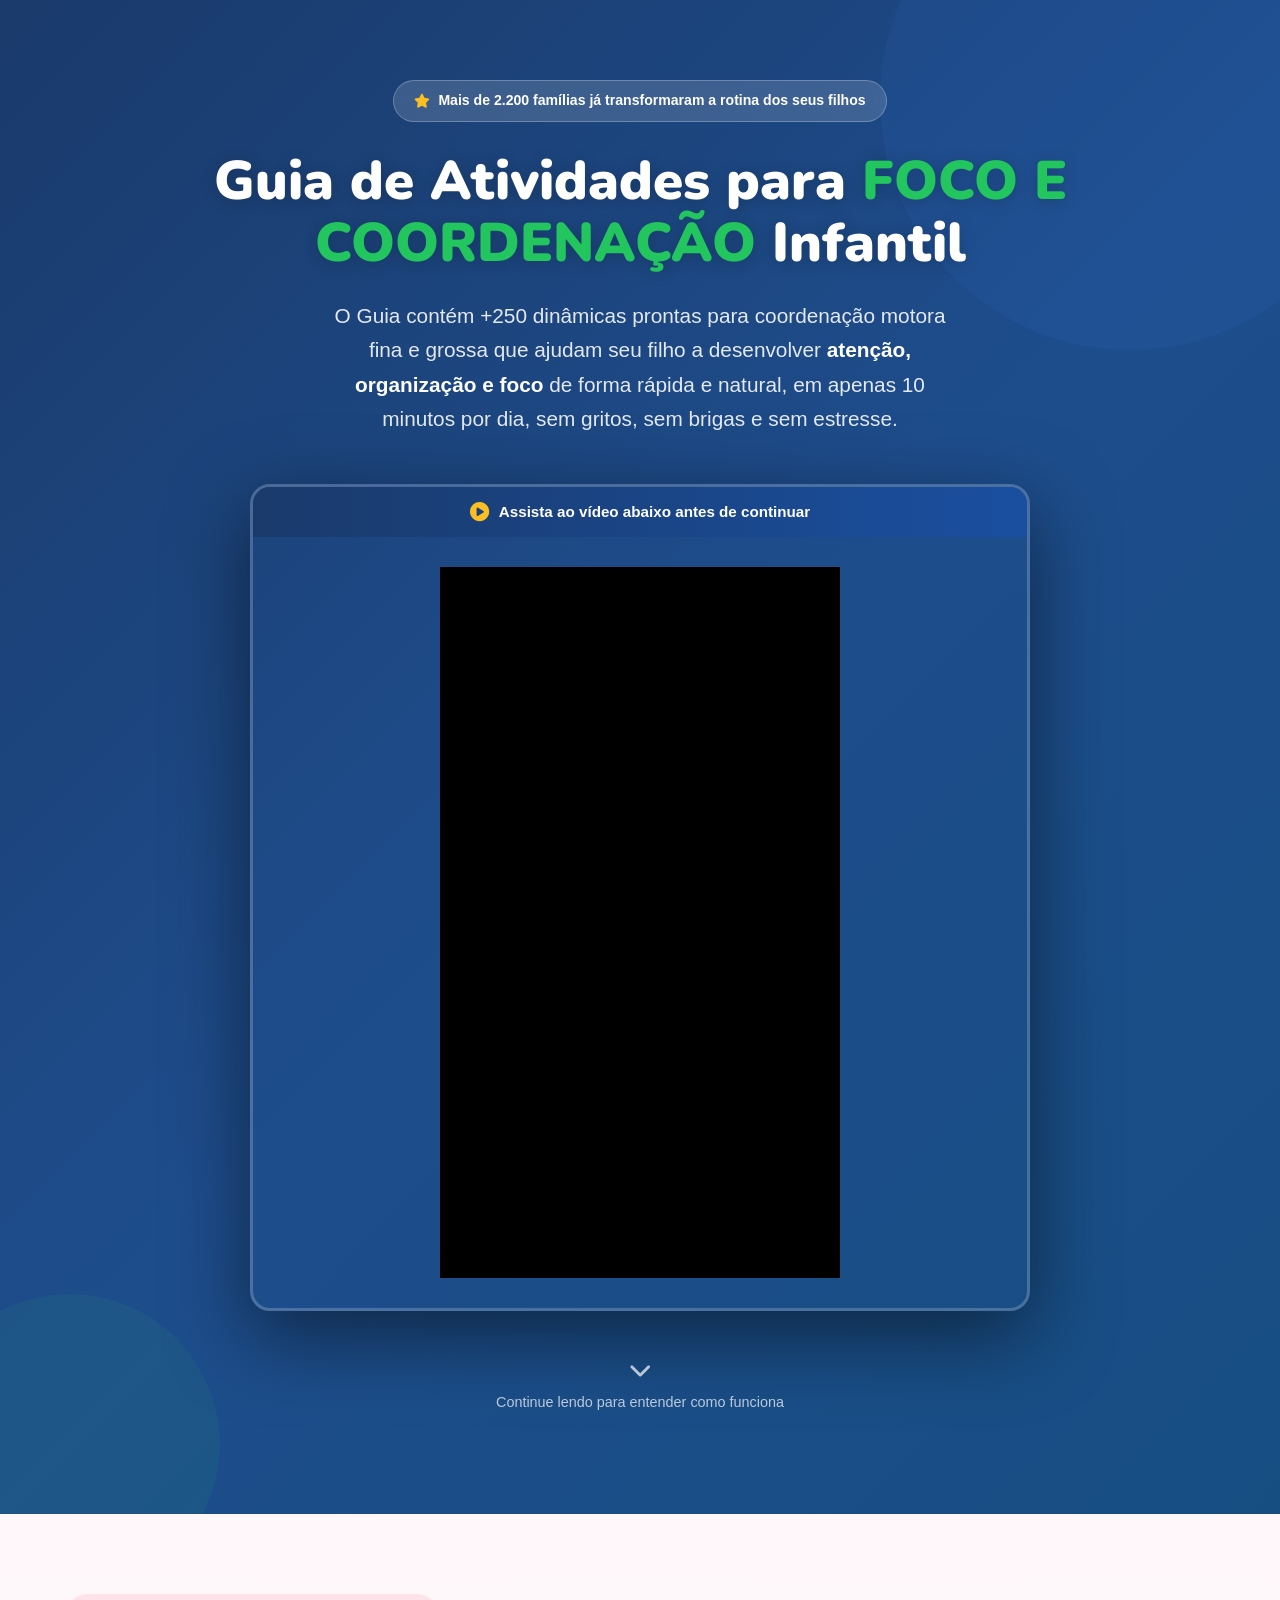
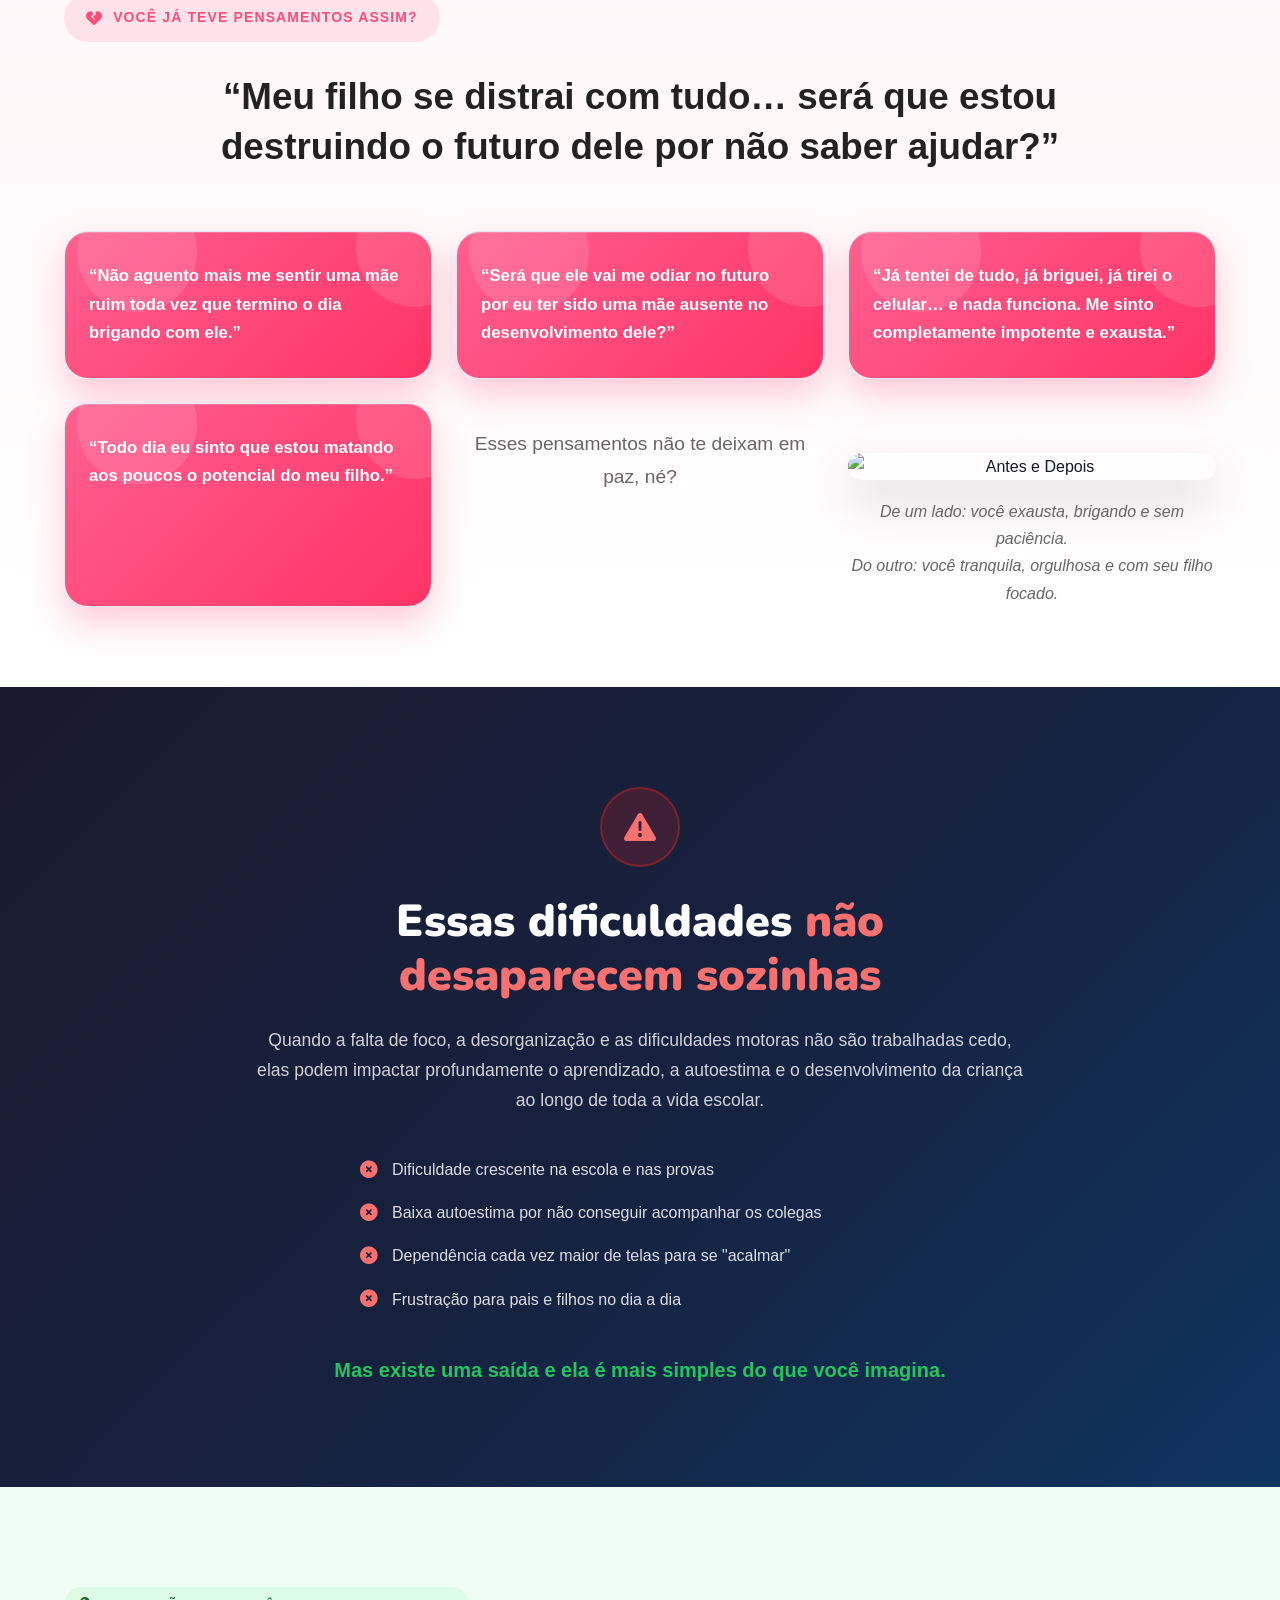
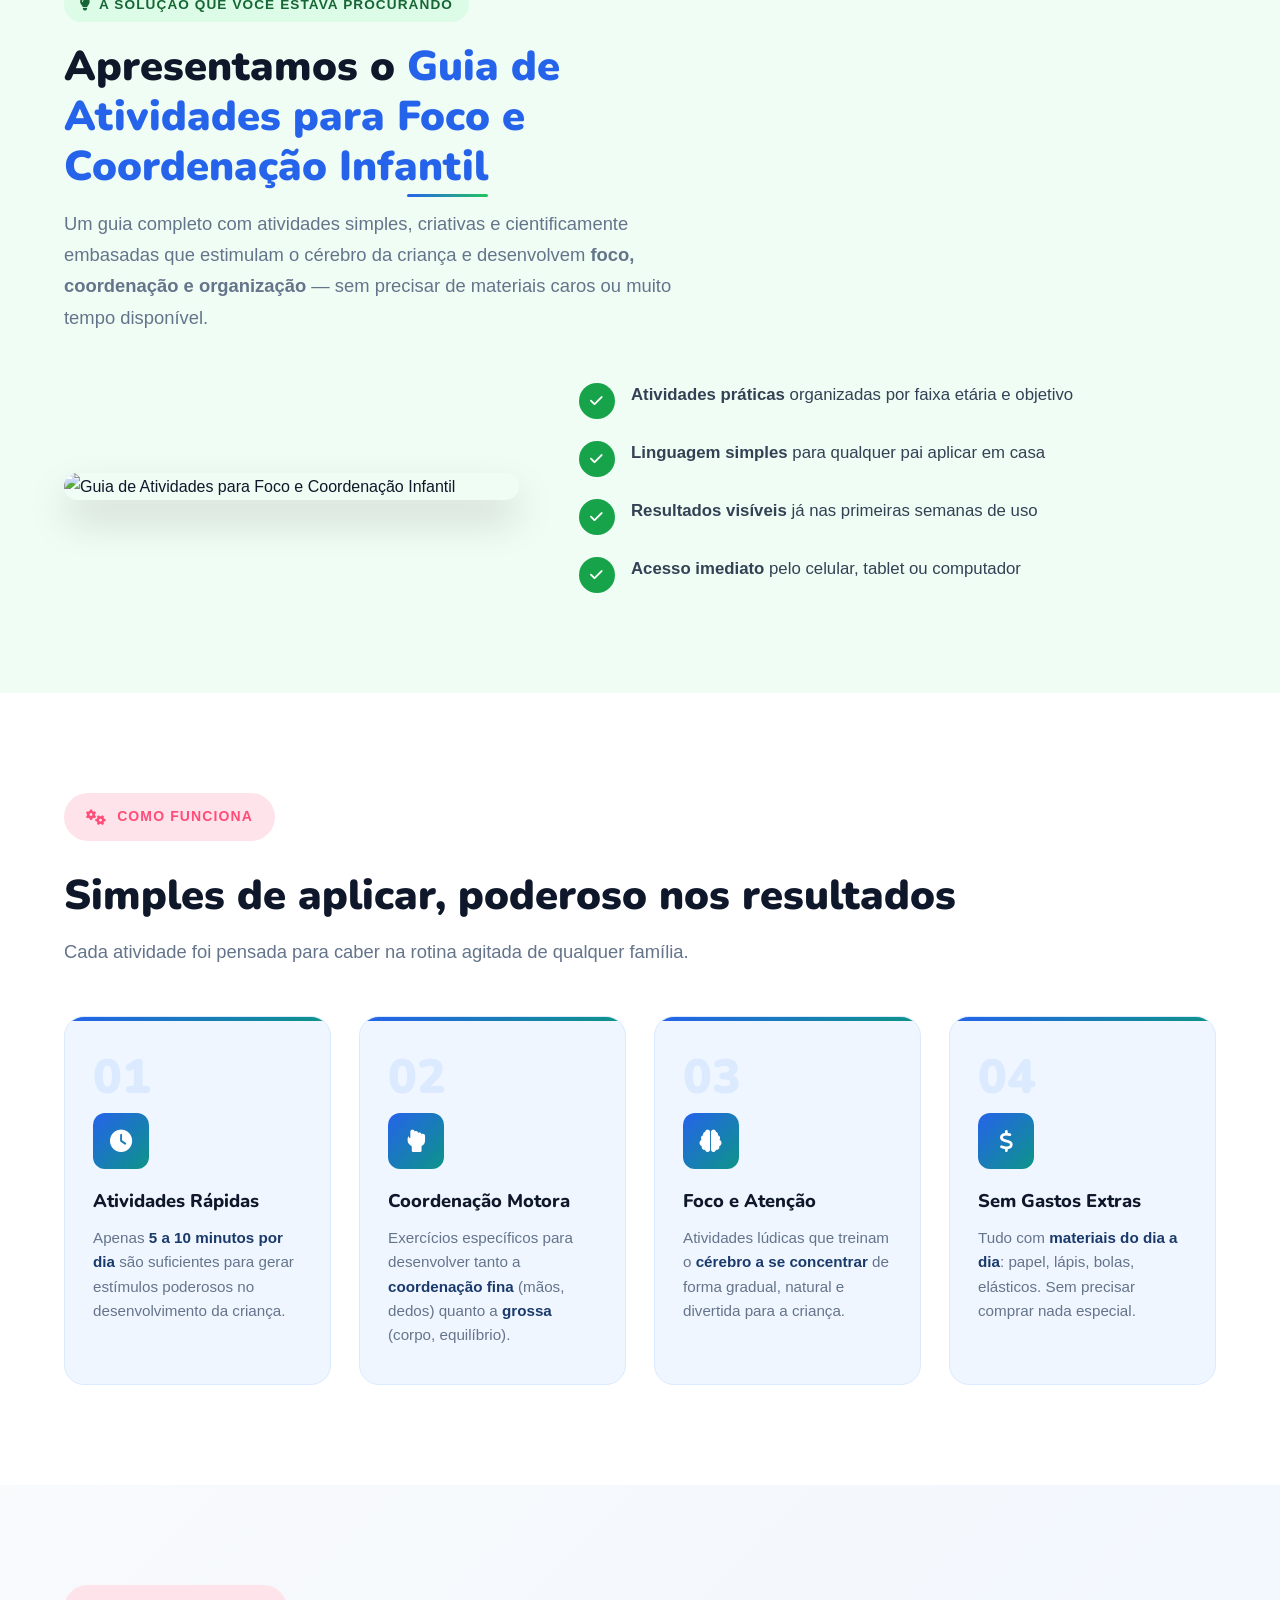
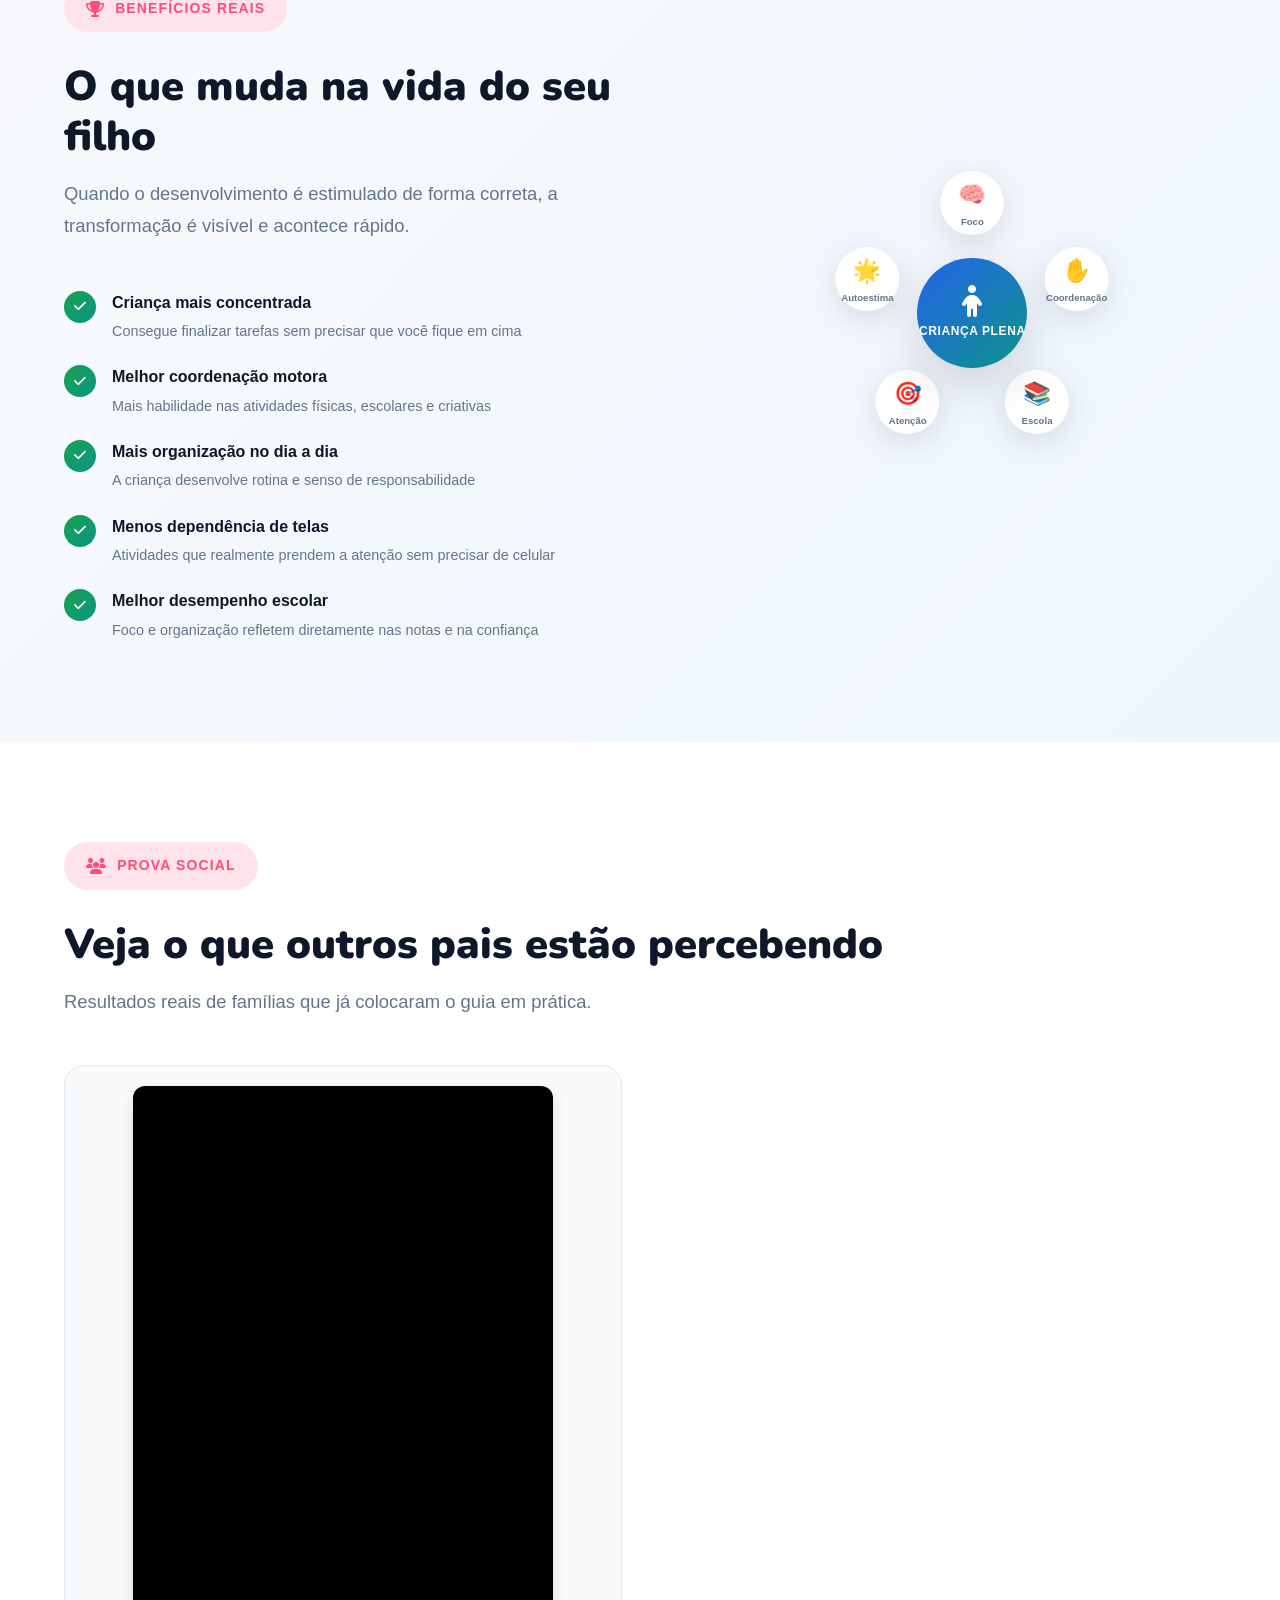
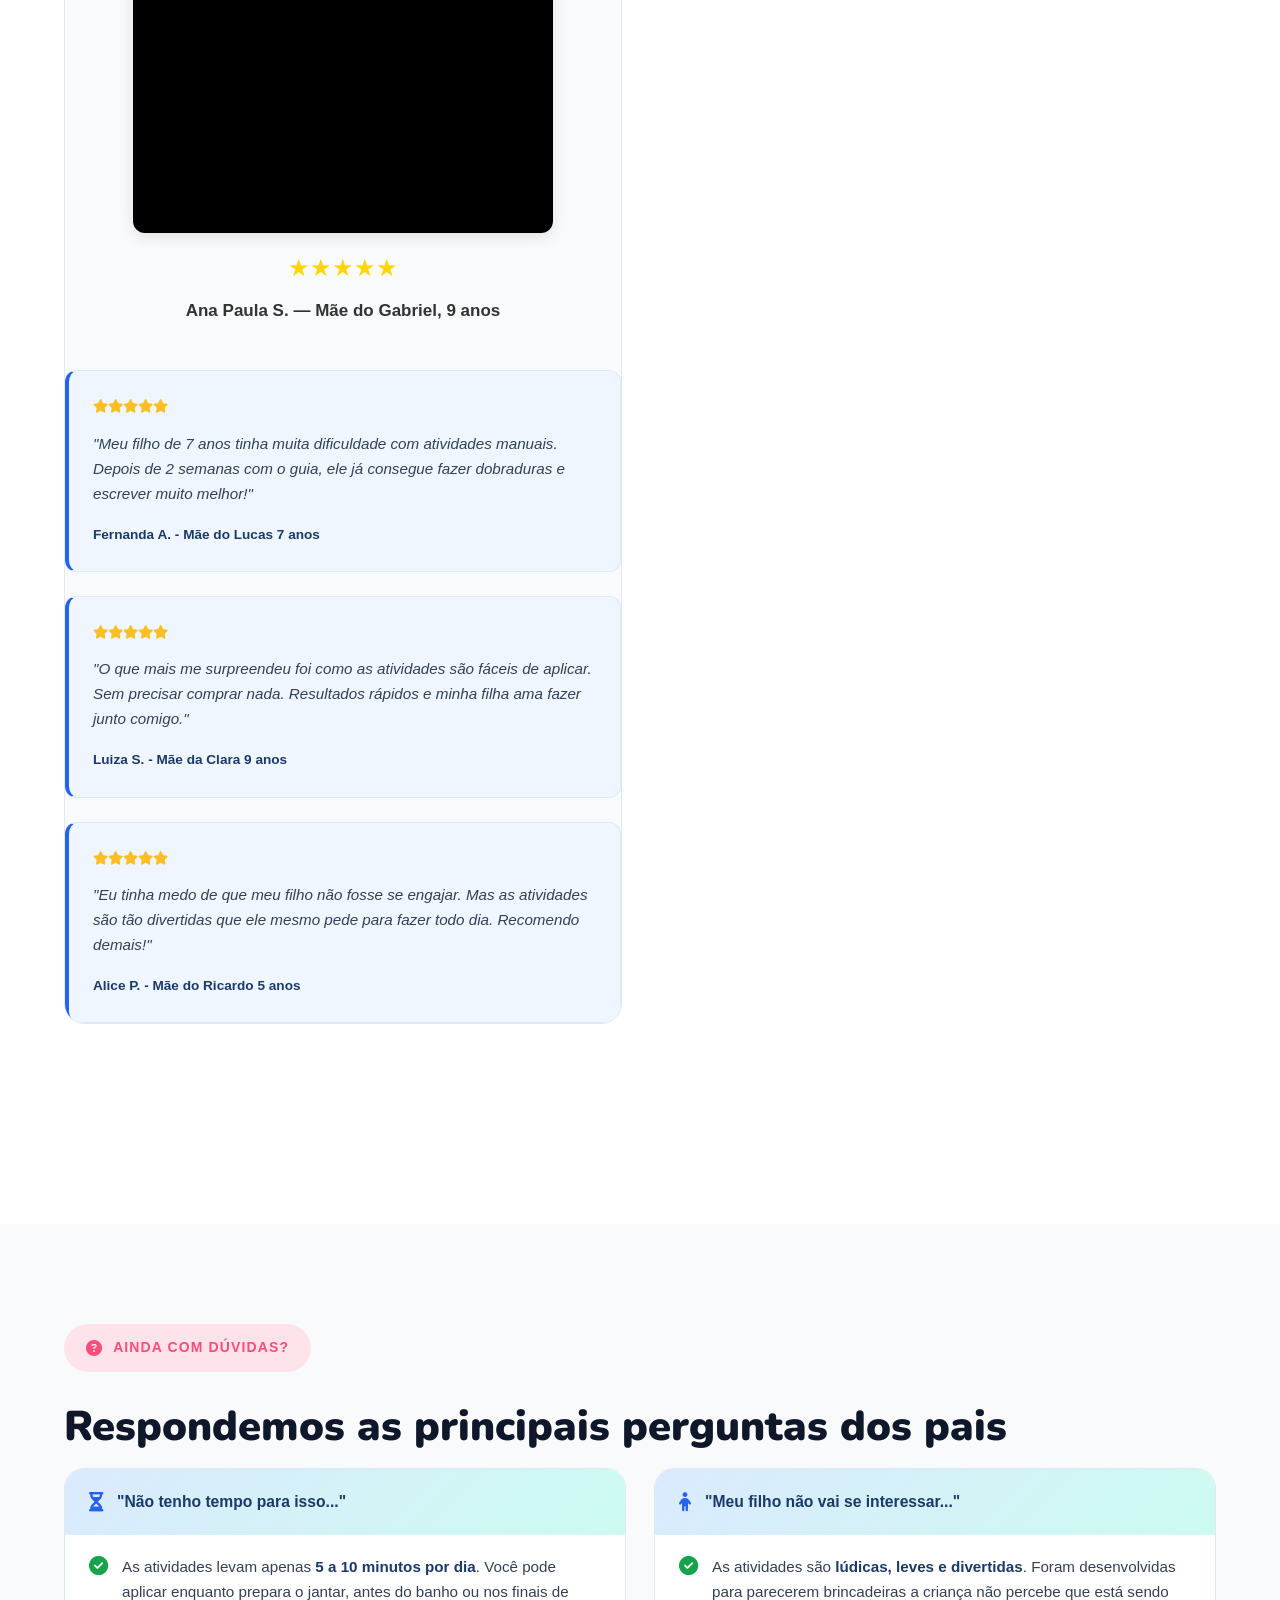
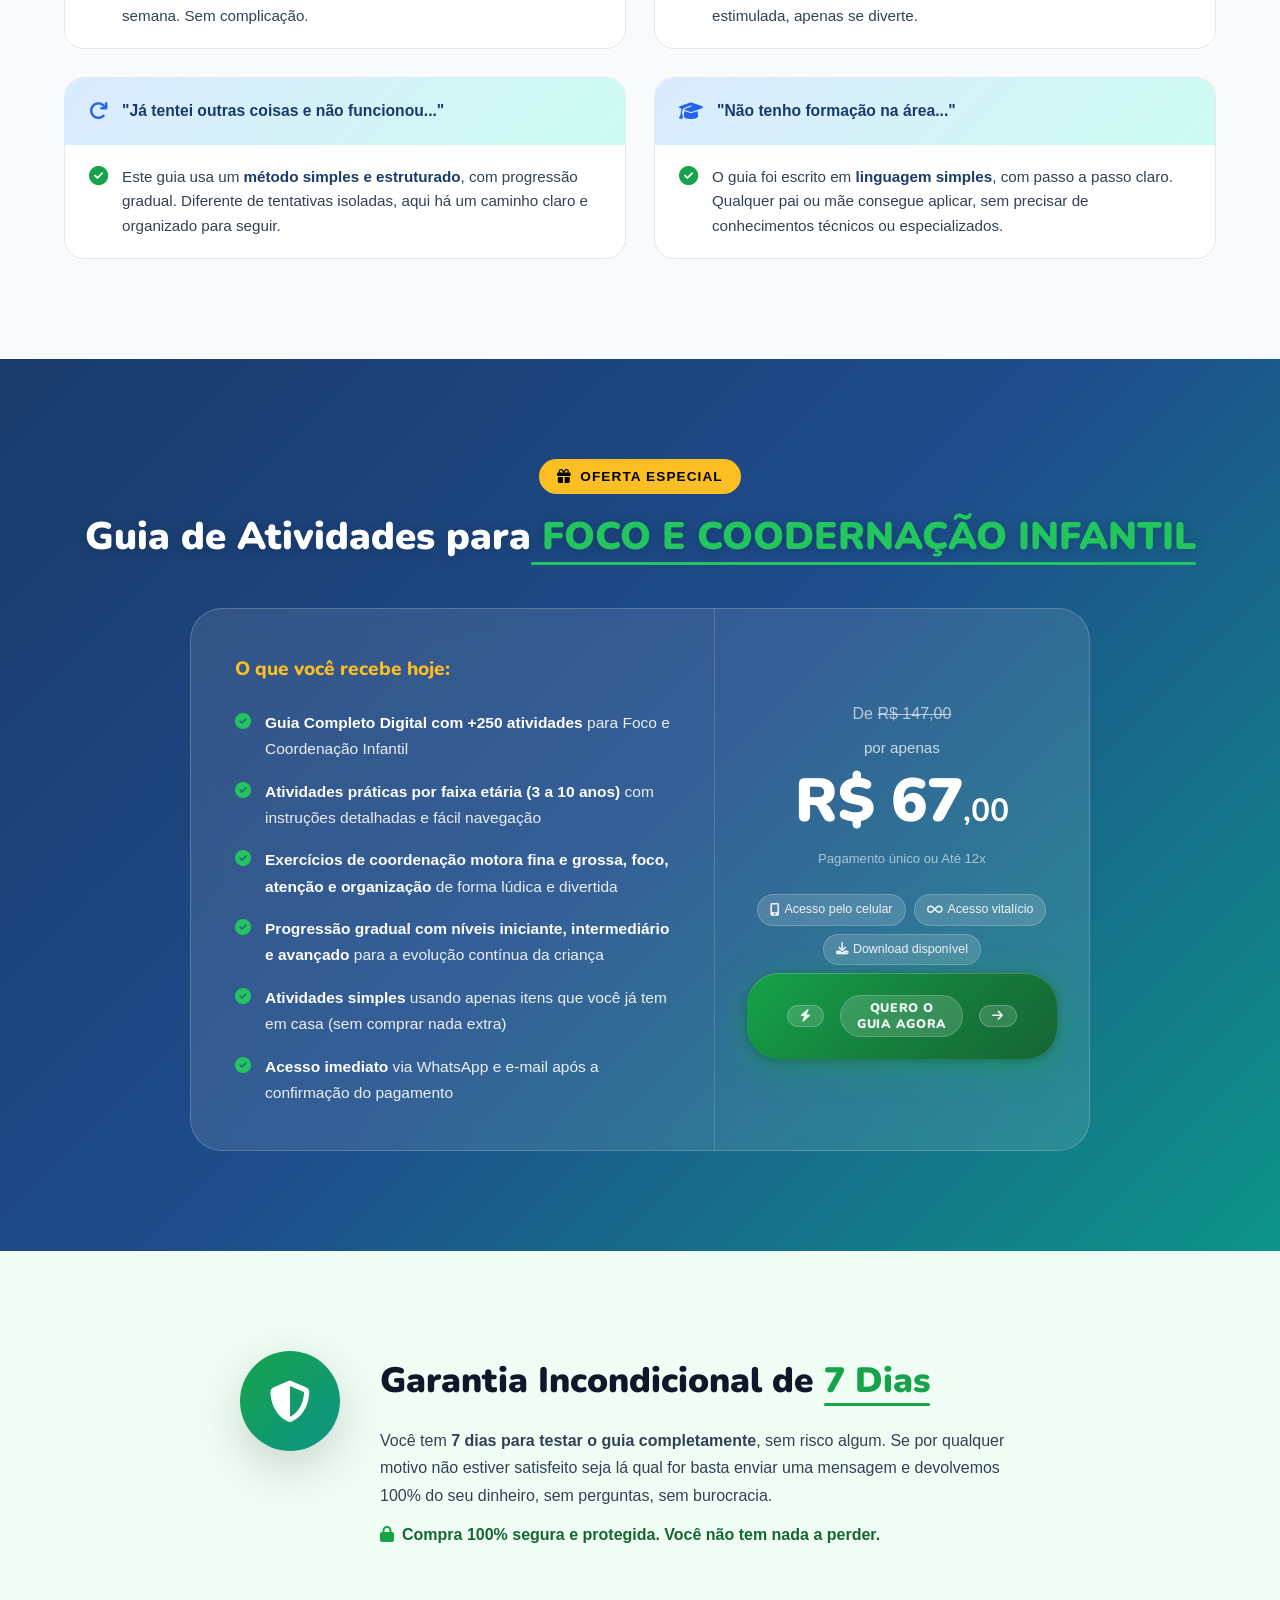
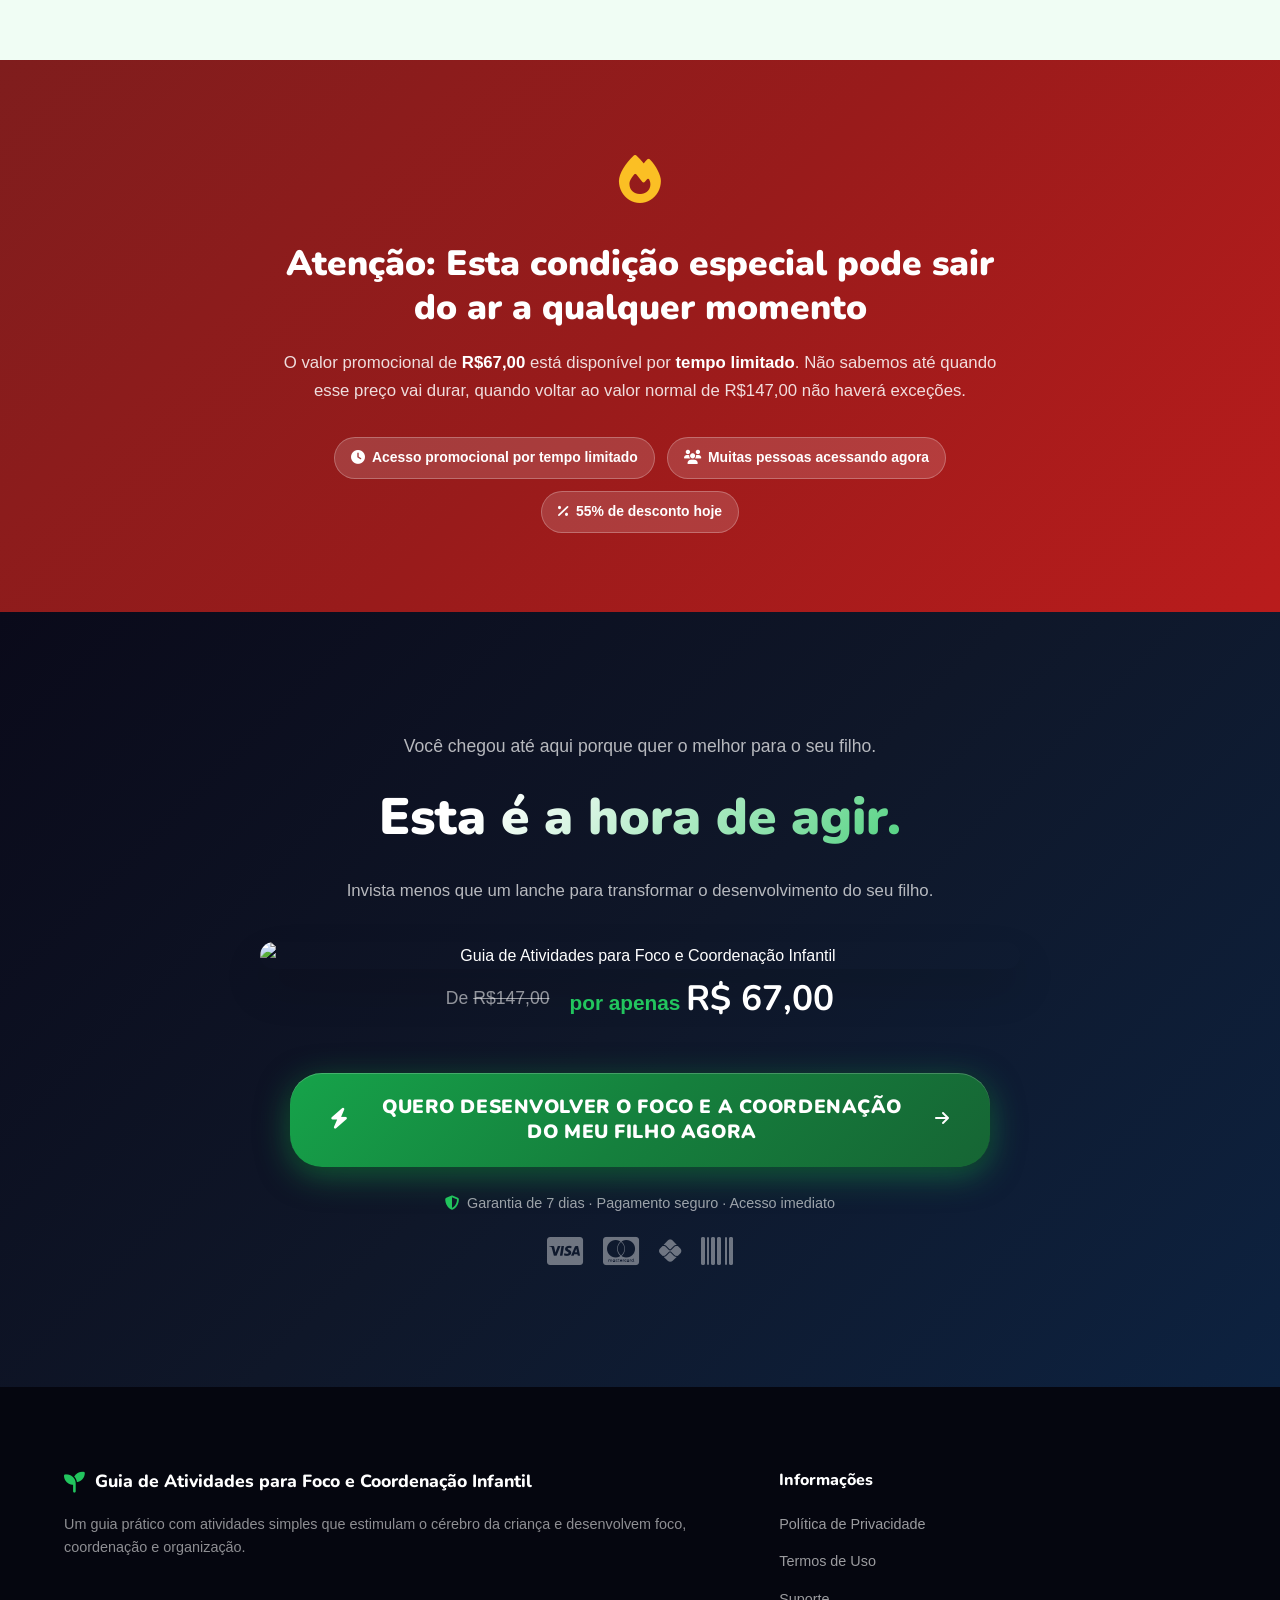
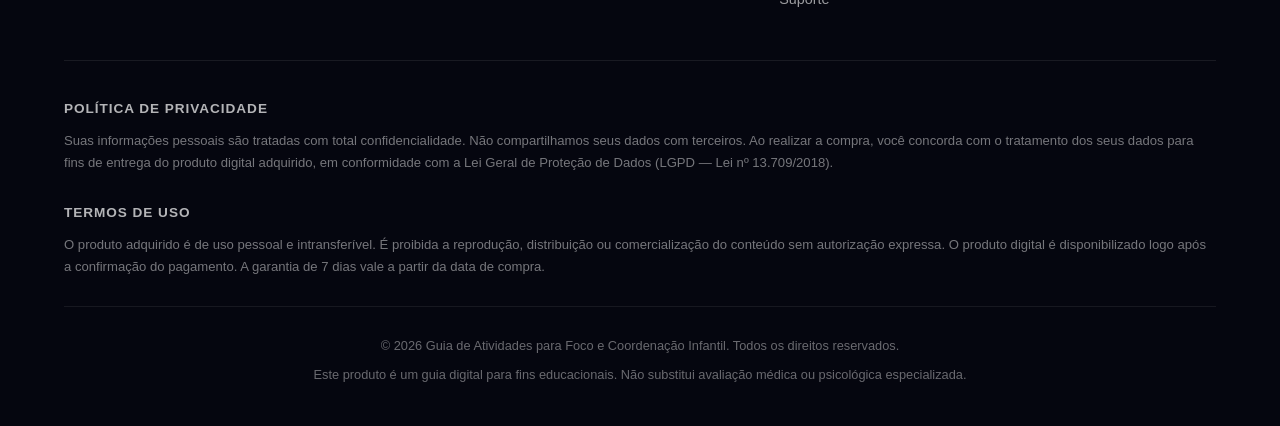
==== commit a4d3bb7c: "Update index.html" ====
--- a/index.html
+++ b/index.html
@@ -9,7 +9,7 @@
   <link rel="preconnect" href="https://fonts.gstatic.com" crossorigin />
   <link href="https://fonts.googleapis.com/css2?family=Inter:wght@300;400;500;600;700;800;900&family=Nunito:wght@400;600;700;800;900&display=swap" rel="stylesheet" />
   <link rel="stylesheet" href="https://cdn.jsdelivr.net/npm/@fortawesome/fontawesome-free@6.4.0/css/all.min.css" />
-  <link rel="stylesheet" href="css/style.css" />
+  <link rel="stylesheet" href="style.css" />
 </head>
 <body>
 
@@ -798,23 +798,6 @@
     </div>
   </footer>
 
-  <script src="js/main.js"></script>
+  <script src="main.js"></script>
 </body>
 </html>
-<!-- Meta Pixel Code -->
-<script>
-!function(f,b,e,v,n,t,s)
-{if(f.fbq)return;n=f.fbq=function(){n.callMethod?
-n.callMethod.apply(n,arguments):n.queue.push(arguments)};
-if(!f._fbq)f._fbq=n;n.push=n;n.loaded=!0;n.version='2.0';
-n.queue=[];t=b.createElement(e);t.async=!0;
-t.src=v;s=b.getElementsByTagName(e)[0];
-s.parentNode.insertBefore(t,s)}(window, document,'script',
-'https://connect.facebook.net/en_US/fbevents.js');
-fbq('init', '977749938149142');
-fbq('track', 'PageView');
-</script>
-<noscript><img height="1" width="1" style="display:none"
-src="https://www.facebook.com/tr?id=977749938149142&ev=PageView&noscript=1"
-/></noscript>
-<!-- End Meta Pixel Code -->
--- a/style.css
+++ b/style.css
@@ -0,0 +1,1642 @@
+/* =========================================
+   GUIA DESENVOLVIMENTO INFANTIL — CSS
+   ========================================= */
+
+/* ---- RESET & BASE ---- */
+*, *::before, *::after {
+  box-sizing: border-box;
+  margin: 0;
+  padding: 0;
+}
+
+:root {
+  --blue-dark:    #1a3a6b;
+  --blue:         #2563eb;
+  --blue-mid:     #3b82f6;
+  --blue-light:   #dbeafe;
+  --blue-soft:    #eff6ff;
+  --green-dark:   #166534;
+  --green:        #16a34a;
+  --green-mid:    #22c55e;
+  --green-light:  #dcfce7;
+  --green-soft:   #f0fdf4;
+  --teal:         #0d9488;
+  --teal-light:   #ccfbf1;
+  --white:        #ffffff;
+  --gray-50:      #f8fafc;
+  --gray-100:     #f1f5f9;
+  --gray-200:     #e2e8f0;
+  --gray-300:     #cbd5e1;
+  --gray-500:     #64748b;
+  --gray-700:     #334155;
+  --gray-900:     #0f172a;
+  --red:          #dc2626;
+  --red-light:    #fef2f2;
+  --orange:       #f97316;
+  --yellow:       #fbbf24;
+
+  --font-main:    'Inter', sans-serif;
+  --font-display: 'Nunito', sans-serif;
+
+  --shadow-sm:  0 1px 3px rgba(0,0,0,.08), 0 1px 2px rgba(0,0,0,.06);
+  --shadow:     0 4px 16px rgba(0,0,0,.10);
+  --shadow-md:  0 8px 32px rgba(0,0,0,.12);
+  --shadow-lg:  0 16px 48px rgba(0,0,0,.16);
+  --shadow-xl:  0 24px 64px rgba(0,0,0,.20);
+
+  --radius:     12px;
+  --radius-lg:  20px;
+  --radius-xl:  32px;
+
+  --transition: all .3s cubic-bezier(.4,0,.2,1);
+}
+
+html {
+  scroll-behavior: smooth;
+  font-size: 16px;
+}
+
+body {
+  font-family: var(--font-main);
+  color: var(--gray-900);
+  background: var(--white);
+  line-height: 1.7;
+  overflow-x: hidden;
+}
+
+.container {
+  max-width: 1080px;
+  margin: 0 auto;
+  padding: 0 24px;
+}
+
+img { max-width: 100%; display: block; }
+
+a { text-decoration: none; color: inherit; }
+
+/* ---- SCROLL REVEAL ---- */
+.reveal {
+  opacity: 0;
+  transform: translateY(40px);
+  transition: opacity .7s ease, transform .7s ease;
+}
+.reveal.visible {
+  opacity: 1;
+  transform: translateY(0);
+}
+
+/* ---- SHARED SECTION ELEMENTS ---- */
+.section-tag {
+  display: inline-flex;
+  align-items: center;
+  gap: 8px;
+  background: var(--blue-light);
+  color: var(--blue);
+  font-weight: 700;
+  font-size: .85rem;
+  text-transform: uppercase;
+  letter-spacing: .08em;
+  padding: 6px 16px;
+  border-radius: 100px;
+  margin-bottom: 20px;
+}
+
+.section-title {
+  font-family: var(--font-display);
+  font-size: clamp(1.75rem, 4vw, 2.6rem);
+  font-weight: 900;
+  color: var(--gray-900);
+  line-height: 1.2;
+  margin-bottom: 16px;
+}
+
+.section-subtitle {
+  font-size: clamp(1rem, 2vw, 1.15rem);
+  color: var(--gray-500);
+  max-width: 640px;
+  margin-bottom: 48px;
+  line-height: 1.7;
+}
+
+.highlight {
+  color: var(--blue);
+  position: relative;
+}
+.highlight::after {
+  content: '';
+  position: absolute;
+  left: 0; bottom: -2px;
+  width: 100%; height: 3px;
+  background: linear-gradient(90deg, var(--blue), var(--green-mid));
+  border-radius: 2px;
+}
+
+/* =========================================
+   HERO
+   ========================================= */
+.hero {
+  position: relative;
+  background: linear-gradient(135deg, var(--blue-dark) 0%, #1e4d8c 50%, #164e82 100%);
+  color: var(--white);
+  padding: 80px 0 100px;
+  overflow: hidden;
+  text-align: center;
+}
+
+.hero-bg-shapes {
+  position: absolute;
+  inset: 0;
+  pointer-events: none;
+}
+.shape {
+  position: absolute;
+  border-radius: 50%;
+  opacity: .07;
+}
+.shape-1 {
+  width: 500px; height: 500px;
+  background: var(--blue-mid);
+  top: -150px; right: -100px;
+}
+.shape-2 {
+  width: 300px; height: 300px;
+  background: var(--green-mid);
+  bottom: -80px; left: -80px;
+}
+.shape-3 {
+  width: 200px; height: 200px;
+  background: var(--white);
+  top: 40%; left: 50%;
+  transform: translate(-50%,-50%);
+}
+
+.hero-badge {
+  display: inline-flex;
+  align-items: center;
+  gap: 8px;
+  background: rgba(255,255,255,.15);
+  backdrop-filter: blur(8px);
+  border: 1px solid rgba(255,255,255,.25);
+  color: #fff;
+  font-size: .88rem;
+  font-weight: 600;
+  padding: 8px 20px;
+  border-radius: 100px;
+  margin-bottom: 28px;
+}
+.hero-badge i { color: var(--yellow); }
+
+.hero-headline {
+  font-family: var(--font-display);
+  font-size: clamp(2rem, 5vw, 3.4rem);
+  font-weight: 900;
+  line-height: 1.15;
+  margin-bottom: 24px;
+  text-shadow: 0 2px 16px rgba(0,0,0,.2);
+}
+.hero-headline .highlight {
+  color: var(--green-mid);
+}
+.hero-headline .highlight::after {
+  background: var(--green-mid);
+  opacity: .5;
+}
+
+.hero-subheadline {
+  font-size: clamp(1.05rem, 2.2vw, 1.3rem);
+  color: rgba(255,255,255,.88);
+  max-width: 640px;
+  margin: 0 auto 48px;
+  line-height: 1.65;
+}
+.hero-subheadline strong {
+  color: #fff;
+  font-weight: 700;
+}
+
+/* Video */
+.video-wrapper {
+  max-width: 780px;
+  margin: 0 auto 48px;
+  position: relative;
+}
+.video-container {
+  position: relative;
+  border-radius: var(--radius-lg);
+  overflow: hidden;
+  box-shadow: 0 24px 80px rgba(0,0,0,.5);
+  border: 3px solid rgba(255,255,255,.2);
+}
+.video-overlay-top {
+  background: linear-gradient(90deg, var(--blue-dark), #1a4fa0);
+  color: #fff;
+  display: flex;
+  align-items: center;
+  justify-content: center;
+  gap: 10px;
+  padding: 12px 20px;
+  font-size: .95rem;
+  font-weight: 600;
+}
+.video-overlay-top i {
+  font-size: 1.2rem;
+  color: var(--yellow);
+  animation: pulse 2s infinite;
+}
+.video-embed {
+  position: relative;
+  padding-bottom: 56.25%;
+  height: 0;
+}
+.video-embed iframe {
+  position: absolute;
+  top: 0; left: 0;
+  width: 100%; height: 100%;
+}
+.video-pulse {
+  position: absolute;
+  inset: 0;
+  border-radius: var(--radius-lg);
+  box-shadow: 0 0 0 0 rgba(34,197,94,.4);
+  animation: videoPulse 3s ease-in-out infinite;
+  pointer-events: none;
+}
+
+@keyframes videoPulse {
+  0%, 100% { box-shadow: 0 0 0 0 rgba(34,197,94,.3); }
+  50%       { box-shadow: 0 0 0 18px rgba(34,197,94,0); }
+}
+
+@keyframes pulse {
+  0%, 100% { transform: scale(1); }
+  50%       { transform: scale(1.15); }
+}
+
+.hero-arrow {
+  display: flex;
+  flex-direction: column;
+  align-items: center;
+  gap: 8px;
+  color: rgba(255,255,255,.7);
+  font-size: .9rem;
+  animation: bounce 2s infinite;
+}
+.hero-arrow i { font-size: 1.4rem; }
+
+@keyframes bounce {
+  0%, 100% { transform: translateY(0); }
+  50%       { transform: translateY(8px); }
+}
+
+/* =========================================
+   PAIN / IDENTIFICAÇÃO
+   ========================================= */
+.pain-section {
+  background: var(--white);
+  padding: 100px 0;
+}
+.pain-section .section-title {
+  max-width: 720px;
+}
+.pain-section .section-subtitle {
+  color: var(--gray-500);
+}
+
+.pain-grid {
+  display: grid;
+  grid-template-columns: repeat(auto-fill, minmax(300px, 1fr));
+  gap: 24px;
+  margin-top: 16px;
+}
+
+.pain-card {
+  background: var(--gray-50);
+  border: 1px solid var(--gray-200);
+  border-radius: var(--radius-lg);
+  padding: 28px;
+  display: flex;
+  align-items: flex-start;
+  gap: 18px;
+  transition: var(--transition);
+}
+.pain-card:hover {
+  transform: translateY(-4px);
+  box-shadow: var(--shadow-md);
+  border-color: var(--blue-light);
+}
+
+.pain-icon {
+  flex-shrink: 0;
+  width: 52px; height: 52px;
+  background: linear-gradient(135deg, var(--blue-light), var(--teal-light));
+  border-radius: var(--radius);
+  display: flex;
+  align-items: center;
+  justify-content: center;
+  font-size: 1.3rem;
+  color: var(--blue);
+}
+
+.pain-card p {
+  font-size: 1rem;
+  color: var(--gray-700);
+  line-height: 1.6;
+}
+
+/* =========================================
+   AGRAVATION
+   ========================================= */
+.agravation-section {
+  background: linear-gradient(135deg, #1a1a2e 0%, #16213e 50%, #0f3460 100%);
+  color: #fff;
+  padding: 100px 0;
+}
+
+.agravation-inner {
+  text-align: center;
+  max-width: 780px;
+  margin: 0 auto;
+}
+
+.agravation-icon {
+  width: 80px; height: 80px;
+  background: rgba(220,38,38,.2);
+  border: 2px solid rgba(220,38,38,.4);
+  border-radius: 50%;
+  display: flex;
+  align-items: center;
+  justify-content: center;
+  margin: 0 auto 28px;
+  font-size: 2rem;
+  color: #f87171;
+  animation: pulse 3s infinite;
+}
+
+.agravation-title {
+  font-family: var(--font-display);
+  font-size: clamp(1.8rem, 4vw, 2.8rem);
+  font-weight: 900;
+  margin-bottom: 24px;
+  line-height: 1.2;
+}
+
+.highlight-red {
+  color: #f87171;
+}
+
+.agravation-text {
+  font-size: 1.1rem;
+  color: rgba(255,255,255,.8);
+  margin-bottom: 40px;
+  line-height: 1.7;
+}
+
+.agravation-consequences {
+  display: flex;
+  flex-direction: column;
+  gap: 16px;
+  margin-bottom: 40px;
+  text-align: left;
+  max-width: 560px;
+  margin-left: auto;
+  margin-right: auto;
+}
+
+.consequence-item {
+  display: flex;
+  align-items: center;
+  gap: 14px;
+  font-size: 1rem;
+  color: rgba(255,255,255,.85);
+}
+.consequence-item i {
+  color: #f87171;
+  font-size: 1.1rem;
+  flex-shrink: 0;
+}
+
+.agravation-callout {
+  font-size: 1.25rem;
+  color: var(--green-mid);
+  font-weight: 700;
+}
+
+/* =========================================
+   SOLUTION
+   ========================================= */
+.solution-section {
+  background: var(--green-soft);
+  padding: 100px 0;
+}
+
+.solution-label {
+  display: inline-flex;
+  align-items: center;
+  gap: 8px;
+  background: var(--green-light);
+  color: var(--green-dark);
+  font-weight: 700;
+  font-size: .85rem;
+  text-transform: uppercase;
+  letter-spacing: .08em;
+  padding: 6px 16px;
+  border-radius: 100px;
+  margin-bottom: 20px;
+}
+
+.solution-section .section-title {
+  max-width: 640px;
+}
+
+.solution-visual {
+  display: grid;
+  grid-template-columns: 1fr 1.4fr;
+  gap: 60px;
+  align-items: center;
+  margin-top: 16px;
+}
+
+/* GUIDE MOCKUP */
+.guide-mockup {
+  display: flex;
+  justify-content: center;
+}
+.mockup-cover {
+  width: 260px;
+  height: 340px;
+  background: linear-gradient(135deg, var(--blue-dark) 0%, var(--blue) 60%, var(--teal) 100%);
+  border-radius: var(--radius-lg);
+  display: flex;
+  flex-direction: column;
+  align-items: center;
+  justify-content: center;
+  gap: 12px;
+  box-shadow: var(--shadow-xl), 10px 10px 0 var(--green-mid);
+  padding: 32px 24px;
+  text-align: center;
+  color: #fff;
+  position: relative;
+  overflow: hidden;
+}
+.mockup-cover::before {
+  content: '';
+  position: absolute;
+  inset: 0;
+  background: url("data:image/svg+xml,%3Csvg width='40' height='40' viewBox='0 0 40 40' xmlns='http://www.w3.org/2000/svg'%3E%3Cg fill='none' fill-rule='evenodd'%3E%3Ccircle fill='%23fff' opacity='.04' cx='20' cy='20' r='18'/%3E%3C/g%3E%3C/svg%3E") repeat;
+}
+.mockup-badge {
+  background: var(--yellow);
+  color: #000;
+  font-size: .75rem;
+  font-weight: 800;
+  text-transform: uppercase;
+  letter-spacing: .1em;
+  padding: 4px 14px;
+  border-radius: 100px;
+  position: relative;
+}
+.mockup-title {
+  font-family: var(--font-display);
+  font-size: 1.4rem;
+  font-weight: 900;
+  line-height: 1.2;
+  position: relative;
+}
+.mockup-subtitle {
+  font-size: .85rem;
+  color: rgba(255,255,255,.75);
+  position: relative;
+}
+.mockup-icons {
+  display: flex;
+  gap: 12px;
+  font-size: 1.8rem;
+  position: relative;
+  margin-top: 8px;
+}
+
+/* Solution bullets */
+.solution-bullets {
+  display: flex;
+  flex-direction: column;
+  gap: 20px;
+}
+.sol-bullet {
+  display: flex;
+  align-items: flex-start;
+  gap: 16px;
+  font-size: 1.05rem;
+  color: var(--gray-700);
+}
+.sol-bullet-icon {
+  flex-shrink: 0;
+  width: 36px; height: 36px;
+  background: var(--green);
+  color: #fff;
+  border-radius: 50%;
+  display: flex;
+  align-items: center;
+  justify-content: center;
+  font-size: .9rem;
+  margin-top: 2px;
+}
+
+/* =========================================
+   HOW IT WORKS
+   ========================================= */
+.how-section {
+  background: var(--white);
+  padding: 100px 0;
+}
+
+.how-grid {
+  display: grid;
+  grid-template-columns: repeat(auto-fill, minmax(230px, 1fr));
+  gap: 28px;
+}
+
+.how-card {
+  background: var(--blue-soft);
+  border: 1px solid var(--blue-light);
+  border-radius: var(--radius-lg);
+  padding: 36px 28px;
+  position: relative;
+  transition: var(--transition);
+  overflow: hidden;
+}
+.how-card::before {
+  content: '';
+  position: absolute;
+  top: 0; left: 0; right: 0;
+  height: 4px;
+  background: linear-gradient(90deg, var(--blue), var(--teal));
+}
+.how-card:hover {
+  transform: translateY(-6px);
+  box-shadow: var(--shadow-md);
+}
+
+.how-number {
+  font-family: var(--font-display);
+  font-size: 3rem;
+  font-weight: 900;
+  color: var(--blue-light);
+  line-height: 1;
+  margin-bottom: 12px;
+}
+.how-icon {
+  width: 56px; height: 56px;
+  background: linear-gradient(135deg, var(--blue), var(--teal));
+  border-radius: var(--radius);
+  display: flex;
+  align-items: center;
+  justify-content: center;
+  color: #fff;
+  font-size: 1.4rem;
+  margin-bottom: 16px;
+}
+.how-card h3 {
+  font-family: var(--font-display);
+  font-size: 1.15rem;
+  font-weight: 800;
+  color: var(--gray-900);
+  margin-bottom: 10px;
+}
+.how-card p {
+  font-size: .95rem;
+  color: var(--gray-500);
+  line-height: 1.6;
+}
+.how-card strong { color: var(--blue-dark); }
+
+/* =========================================
+   BENEFITS
+   ========================================= */
+.benefits-section {
+  background: linear-gradient(135deg, var(--gray-50) 0%, var(--blue-soft) 100%);
+  padding: 100px 0;
+}
+
+.benefits-inner {
+  display: grid;
+  grid-template-columns: 1.2fr 1fr;
+  gap: 80px;
+  align-items: center;
+}
+
+.benefits-list {
+  display: flex;
+  flex-direction: column;
+  gap: 20px;
+}
+.benefit-item {
+  display: flex;
+  align-items: flex-start;
+  gap: 16px;
+}
+.benefit-check {
+  flex-shrink: 0;
+  width: 32px; height: 32px;
+  background: linear-gradient(135deg, var(--green), var(--teal));
+  color: #fff;
+  border-radius: 50%;
+  display: flex;
+  align-items: center;
+  justify-content: center;
+  font-size: .85rem;
+  margin-top: 2px;
+}
+.benefit-item div {
+  display: flex;
+  flex-direction: column;
+  gap: 3px;
+}
+.benefit-item strong {
+  font-size: 1rem;
+  color: var(--gray-900);
+  font-weight: 700;
+}
+.benefit-item span {
+  font-size: .9rem;
+  color: var(--gray-500);
+}
+
+/* Benefits Illustration */
+.benefits-visual {
+  display: flex;
+  justify-content: center;
+  align-items: center;
+}
+.benefits-illustration {
+  position: relative;
+  width: 280px;
+  height: 280px;
+}
+.illus-circle {
+  position: absolute;
+  top: 50%; left: 50%;
+  transform: translate(-50%, -50%);
+  z-index: 2;
+}
+.illus-main {
+  width: 110px; height: 110px;
+  background: linear-gradient(135deg, var(--blue), var(--teal));
+  border-radius: 50%;
+  display: flex;
+  flex-direction: column;
+  align-items: center;
+  justify-content: center;
+  color: #fff;
+  font-size: 2rem;
+  gap: 4px;
+  box-shadow: var(--shadow-lg);
+}
+.illus-main span {
+  font-size: .75rem;
+  font-weight: 700;
+  text-transform: uppercase;
+  letter-spacing: .05em;
+}
+.illus-orbit {
+  position: absolute;
+  inset: 0;
+  animation: rotate 20s linear infinite;
+}
+.illus-item {
+  position: absolute;
+  top: 50%; left: 50%;
+  width: 64px; height: 64px;
+  margin-left: -32px; margin-top: -32px;
+  transform: rotate(var(--angle)) translateY(-110px) rotate(calc(-1 * var(--angle)));
+  background: #fff;
+  border-radius: 50%;
+  display: flex;
+  flex-direction: column;
+  align-items: center;
+  justify-content: center;
+  box-shadow: var(--shadow-md);
+  font-size: 1.4rem;
+  gap: 0;
+}
+.illus-item small {
+  font-size: .6rem;
+  color: var(--gray-500);
+  font-weight: 700;
+}
+@keyframes rotate {
+  from { transform: rotate(0deg); }
+  to   { transform: rotate(360deg); }
+}
+
+/* =========================================
+   SOCIAL PROOF
+   ========================================= */
+.social-proof-section {
+  background: var(--white);
+  padding: 100px 0;
+}
+
+.testimonials-videos {
+  display: grid;
+  grid-template-columns: 1fr 1fr;
+  gap: 36px;
+  margin-bottom: 60px;
+}
+.testimonial-video-card {
+  background: var(--gray-50);
+  border: 1px solid var(--gray-200);
+  border-radius: var(--radius-lg);
+  overflow: hidden;
+  transition: var(--transition);
+}
+.testimonial-video-card:hover {
+  box-shadow: var(--shadow-md);
+  transform: translateY(-4px);
+}
+.video-thumb-wrapper {
+  position: relative;
+  padding-bottom: 56.25%;
+  height: 0;
+}
+.video-thumb-wrapper iframe {
+  position: absolute;
+  top: 0; left: 0;
+  width: 100%; height: 100%;
+}
+.testimonial-info {
+  padding: 20px 24px;
+}
+.testimonial-stars {
+  color: var(--yellow);
+  margin-bottom: 8px;
+  font-size: .9rem;
+}
+.testimonial-name {
+  font-size: .9rem;
+  color: var(--gray-700);
+  margin-bottom: 8px;
+}
+.testimonial-quote {
+  font-size: .95rem;
+  color: var(--gray-500);
+  line-height: 1.6;
+  font-style: italic;
+}
+
+.text-testimonials {
+  display: grid;
+  grid-template-columns: repeat(auto-fill, minmax(280px, 1fr));
+  gap: 24px;
+}
+.text-testimonial {
+  background: var(--blue-soft);
+  border: 1px solid var(--blue-light);
+  border-left: 4px solid var(--blue);
+  border-radius: var(--radius);
+  padding: 24px;
+  transition: var(--transition);
+}
+.text-testimonial:hover {
+  box-shadow: var(--shadow);
+  transform: translateY(-3px);
+}
+.tt-stars {
+  color: var(--yellow);
+  font-size: .85rem;
+  margin-bottom: 12px;
+}
+.text-testimonial p {
+  font-size: .95rem;
+  color: var(--gray-700);
+  line-height: 1.65;
+  font-style: italic;
+  margin-bottom: 14px;
+}
+.text-testimonial strong {
+  font-size: .85rem;
+  color: var(--blue-dark);
+}
+
+/* =========================================
+   OBJECTIONS
+   ========================================= */
+.objections-section {
+  background: var(--gray-50);
+  padding: 100px 0;
+}
+
+.objections-grid {
+  display: grid;
+  grid-template-columns: repeat(auto-fill, minmax(460px, 1fr));
+  gap: 28px;
+}
+
+.objection-card {
+  background: var(--white);
+  border: 1px solid var(--gray-200);
+  border-radius: var(--radius-lg);
+  overflow: hidden;
+  transition: var(--transition);
+}
+.objection-card:hover {
+  box-shadow: var(--shadow-md);
+  transform: translateY(-4px);
+}
+.objection-q {
+  background: linear-gradient(135deg, var(--blue-light), var(--teal-light));
+  padding: 20px 24px;
+  display: flex;
+  align-items: center;
+  gap: 14px;
+  font-weight: 700;
+  color: var(--blue-dark);
+  font-size: .98rem;
+}
+.objection-q i { font-size: 1.2rem; color: var(--blue); }
+.objection-a {
+  padding: 20px 24px;
+  display: flex;
+  align-items: flex-start;
+  gap: 14px;
+}
+.objection-a i {
+  color: var(--green);
+  font-size: 1.2rem;
+  flex-shrink: 0;
+  margin-top: 2px;
+}
+.objection-a p {
+  font-size: .95rem;
+  color: var(--gray-700);
+  line-height: 1.6;
+}
+.objection-a strong { color: var(--blue-dark); }
+
+/* =========================================
+   OFFER
+   ========================================= */
+.offer-section {
+  background: linear-gradient(135deg, var(--blue-dark) 0%, #1e4d8c 50%, var(--teal) 100%);
+  color: #fff;
+  padding: 100px 0;
+  text-align: center;
+}
+
+.offer-badge {
+  display: inline-flex;
+  align-items: center;
+  gap: 8px;
+  background: var(--yellow);
+  color: #000;
+  font-weight: 800;
+  font-size: .85rem;
+  text-transform: uppercase;
+  letter-spacing: .08em;
+  padding: 6px 18px;
+  border-radius: 100px;
+  margin-bottom: 20px;
+}
+
+.offer-title {
+  font-family: var(--font-display);
+  font-size: clamp(1.6rem, 4vw, 2.4rem);
+  font-weight: 900;
+  line-height: 1.2;
+  margin-bottom: 48px;
+  text-shadow: 0 2px 12px rgba(0,0,0,.2);
+}
+.offer-title .highlight {
+  color: var(--green-mid);
+}
+.offer-title .highlight::after {
+  background: var(--green-mid);
+}
+
+.offer-box {
+  display: grid;
+  grid-template-columns: 1.4fr 1fr;
+  gap: 0;
+  background: rgba(255,255,255,.1);
+  border: 1px solid rgba(255,255,255,.2);
+  backdrop-filter: blur(12px);
+  border-radius: var(--radius-xl);
+  overflow: hidden;
+  max-width: 900px;
+  margin: 0 auto;
+  text-align: left;
+}
+
+.offer-contents {
+  padding: 44px;
+  border-right: 1px solid rgba(255,255,255,.15);
+}
+.offer-contents h3 {
+  font-family: var(--font-display);
+  font-size: 1.2rem;
+  font-weight: 800;
+  margin-bottom: 24px;
+  color: var(--yellow);
+}
+.offer-list {
+  list-style: none;
+  display: flex;
+  flex-direction: column;
+  gap: 16px;
+}
+.offer-list li {
+  display: flex;
+  align-items: flex-start;
+  gap: 14px;
+  font-size: .97rem;
+  color: rgba(255,255,255,.9);
+}
+.offer-list li i {
+  color: var(--green-mid);
+  flex-shrink: 0;
+  margin-top: 3px;
+  font-size: 1rem;
+}
+.offer-list li span strong { color: #fff; }
+
+.offer-price-area {
+  padding: 44px 32px;
+  display: flex;
+  flex-direction: column;
+  align-items: center;
+  justify-content: center;
+  text-align: center;
+  gap: 4px;
+}
+.price-from {
+  font-size: 1rem;
+  color: rgba(255,255,255,.65);
+}
+.price-from s { text-decoration: line-through; }
+.price-by {
+  font-size: .95rem;
+  color: rgba(255,255,255,.75);
+  margin-top: 4px;
+}
+.price-value {
+  font-family: var(--font-display);
+  font-size: 3.8rem;
+  font-weight: 900;
+  color: var(--white);
+  line-height: 1;
+  margin: 6px 0;
+}
+.price-value span {
+  font-size: 2rem;
+  font-weight: 700;
+}
+.price-obs {
+  font-size: .82rem;
+  color: rgba(255,255,255,.6);
+  margin-top: 6px;
+}
+.price-tags {
+  margin-top: 20px;
+  display: flex;
+  flex-wrap: wrap;
+  gap: 8px;
+  justify-content: center;
+}
+.price-tags span {
+  background: rgba(255,255,255,.15);
+  border: 1px solid rgba(255,255,255,.2);
+  color: rgba(255,255,255,.9);
+  font-size: .78rem;
+  padding: 4px 12px;
+  border-radius: 100px;
+  display: flex;
+  align-items: center;
+  gap: 5px;
+}
+
+/* =========================================
+   GUARANTEE
+   ========================================= */
+.guarantee-section {
+  background: var(--green-soft);
+  padding: 100px 0;
+}
+.guarantee-inner {
+  display: flex;
+  align-items: flex-start;
+  gap: 40px;
+  max-width: 800px;
+  margin: 0 auto;
+}
+.guarantee-badge-icon {
+  flex-shrink: 0;
+  width: 100px; height: 100px;
+  background: linear-gradient(135deg, var(--green), var(--teal));
+  border-radius: 50%;
+  display: flex;
+  align-items: center;
+  justify-content: center;
+  color: #fff;
+  font-size: 2.6rem;
+  box-shadow: var(--shadow-lg);
+}
+.guarantee-text h2 {
+  font-family: var(--font-display);
+  font-size: clamp(1.6rem, 3.5vw, 2.2rem);
+  font-weight: 900;
+  color: var(--gray-900);
+  margin-bottom: 16px;
+}
+.guarantee-text h2 .highlight { color: var(--green); }
+.guarantee-text h2 .highlight::after { background: var(--green); }
+.guarantee-text p {
+  font-size: 1rem;
+  color: var(--gray-700);
+  line-height: 1.7;
+  margin-bottom: 12px;
+}
+.guarantee-sub {
+  display: flex;
+  align-items: center;
+  gap: 8px;
+  color: var(--green-dark) !important;
+  font-weight: 600;
+}
+.guarantee-sub i { color: var(--green); }
+
+/* =========================================
+   URGENCY
+   ========================================= */
+.urgency-section {
+  background: linear-gradient(135deg, #7f1d1d 0%, #991b1b 50%, #b91c1c 100%);
+  color: #fff;
+  padding: 80px 0;
+  text-align: center;
+}
+.urgency-inner {
+  max-width: 720px;
+  margin: 0 auto;
+}
+.urgency-icon {
+  font-size: 3rem;
+  margin-bottom: 20px;
+  animation: pulse 2s infinite;
+  color: var(--yellow);
+}
+.urgency-section h2 {
+  font-family: var(--font-display);
+  font-size: clamp(1.5rem, 3.5vw, 2.2rem);
+  font-weight: 900;
+  margin-bottom: 20px;
+  line-height: 1.25;
+}
+.urgency-section p {
+  font-size: 1.05rem;
+  color: rgba(255,255,255,.85);
+  line-height: 1.65;
+  margin-bottom: 32px;
+}
+.urgency-section strong { color: #fff; }
+.urgency-tags {
+  display: flex;
+  flex-wrap: wrap;
+  gap: 12px;
+  justify-content: center;
+}
+.urgency-tag {
+  background: rgba(255,255,255,.15);
+  border: 1px solid rgba(255,255,255,.25);
+  color: #fff;
+  font-size: .87rem;
+  font-weight: 600;
+  padding: 8px 16px;
+  border-radius: 100px;
+  display: flex;
+  align-items: center;
+  gap: 7px;
+}
+
+/* =========================================
+   CTA — BOTÃO ÚNICO DE COMPRA
+   ========================================= */
+.cta-section {
+  background: linear-gradient(135deg, #0a0a1a 0%, #0f1729 50%, #0d2240 100%);
+  color: #fff;
+  padding: 120px 0;
+  text-align: center;
+}
+
+.cta-inner {
+  max-width: 760px;
+  margin: 0 auto;
+}
+
+.cta-pre {
+  font-size: 1.1rem;
+  color: rgba(255,255,255,.7);
+  margin-bottom: 12px;
+}
+
+.cta-title {
+  font-family: var(--font-display);
+  font-size: clamp(2rem, 5vw, 3.2rem);
+  font-weight: 900;
+  margin-bottom: 16px;
+  background: linear-gradient(135deg, #fff 30%, var(--green-mid));
+  -webkit-background-clip: text;
+  -webkit-text-fill-color: transparent;
+  background-clip: text;
+}
+
+.cta-desc {
+  font-size: 1.05rem;
+  color: rgba(255,255,255,.7);
+  margin-bottom: 36px;
+}
+
+.cta-price-remind {
+  display: flex;
+  align-items: center;
+  justify-content: center;
+  gap: 20px;
+  margin-bottom: 44px;
+  flex-wrap: wrap;
+}
+.cta-de {
+  font-size: 1.1rem;
+  color: rgba(255,255,255,.55);
+}
+.cta-de s { text-decoration: line-through; }
+.cta-por {
+  font-size: 1.3rem;
+  color: var(--green-mid);
+  font-weight: 700;
+}
+.cta-por strong {
+  font-size: 2.2rem;
+  font-family: var(--font-display);
+  color: var(--white);
+}
+
+/* THE CTA BUTTON */
+.cta-button {
+  display: inline-flex;
+  align-items: center;
+  justify-content: center;
+  gap: 16px;
+  background: linear-gradient(135deg, #16a34a 0%, #15803d 50%, #166534 100%);
+  color: #fff;
+  font-family: var(--font-display);
+  font-size: clamp(.95rem, 2.2vw, 1.2rem);
+  font-weight: 900;
+  text-transform: uppercase;
+  letter-spacing: .03em;
+  padding: 22px 40px;
+  border-radius: var(--radius-xl);
+  box-shadow:
+    0 8px 32px rgba(22,163,74,.5),
+    0 2px 8px rgba(0,0,0,.3),
+    inset 0 1px 0 rgba(255,255,255,.2);
+  transition: var(--transition);
+  position: relative;
+  overflow: hidden;
+  max-width: 700px;
+  width: 100%;
+  line-height: 1.3;
+  text-align: center;
+}
+.cta-button::before {
+  content: '';
+  position: absolute;
+  top: 0; left: -100%;
+  width: 100%; height: 100%;
+  background: linear-gradient(90deg, transparent, rgba(255,255,255,.15), transparent);
+  transition: left .5s ease;
+}
+.cta-button:hover {
+  transform: translateY(-4px) scale(1.02);
+  box-shadow:
+    0 16px 48px rgba(22,163,74,.6),
+    0 4px 16px rgba(0,0,0,.3),
+    inset 0 1px 0 rgba(255,255,255,.2);
+}
+.cta-button:hover::before { left: 100%; }
+.cta-button:active {
+  transform: translateY(0) scale(.99);
+}
+.cta-btn-icon {
+  flex-shrink: 0;
+  font-size: 1.3rem;
+  animation: pulse 2s infinite;
+}
+.cta-btn-text {
+  flex: 1;
+}
+.cta-btn-arrow {
+  flex-shrink: 0;
+  font-size: 1rem;
+}
+
+/* Guarantee below button */
+.cta-guarantee {
+  display: flex;
+  align-items: center;
+  justify-content: center;
+  gap: 8px;
+  margin-top: 24px;
+  color: rgba(255,255,255,.6);
+  font-size: .9rem;
+}
+.cta-guarantee i { color: var(--green-mid); }
+
+.cta-payment-icons {
+  display: flex;
+  align-items: center;
+  justify-content: center;
+  gap: 20px;
+  margin-top: 20px;
+  font-size: 2rem;
+  color: rgba(255,255,255,.4);
+}
+.cta-payment-icons .fa-pix {
+  font-size: 1.4rem;
+}
+
+/* =========================================
+   FOOTER
+   ========================================= */
+.footer {
+  background: #05060f;
+  color: rgba(255,255,255,.65);
+  padding: 80px 0 40px;
+}
+
+.footer-top {
+  display: grid;
+  grid-template-columns: 1.5fr 1fr;
+  gap: 60px;
+  margin-bottom: 48px;
+}
+
+.footer-logo {
+  display: flex;
+  align-items: center;
+  gap: 10px;
+  color: #fff;
+  font-family: var(--font-display);
+  font-size: 1.1rem;
+  font-weight: 800;
+  margin-bottom: 16px;
+}
+.footer-logo i {
+  color: var(--green-mid);
+  font-size: 1.3rem;
+}
+.footer-brand p {
+  font-size: .9rem;
+  line-height: 1.6;
+  color: rgba(255,255,255,.55);
+}
+
+.footer-links h4 {
+  color: #fff;
+  font-family: var(--font-display);
+  font-weight: 800;
+  margin-bottom: 16px;
+  font-size: 1rem;
+}
+.footer-links ul {
+  list-style: none;
+  display: flex;
+  flex-direction: column;
+  gap: 10px;
+}
+.footer-links a {
+  color: rgba(255,255,255,.6);
+  font-size: .9rem;
+  transition: var(--transition);
+}
+.footer-links a:hover { color: var(--green-mid); }
+
+.footer-divider {
+  height: 1px;
+  background: rgba(255,255,255,.08);
+  margin-bottom: 36px;
+}
+
+.footer-legal {
+  margin-bottom: 28px;
+}
+.footer-legal h5 {
+  color: rgba(255,255,255,.7);
+  font-size: .85rem;
+  font-weight: 700;
+  text-transform: uppercase;
+  letter-spacing: .07em;
+  margin-bottom: 10px;
+}
+.footer-legal p {
+  font-size: .82rem;
+  line-height: 1.65;
+  color: rgba(255,255,255,.45);
+}
+
+.footer-bottom {
+  border-top: 1px solid rgba(255,255,255,.07);
+  padding-top: 28px;
+  text-align: center;
+  display: flex;
+  flex-direction: column;
+  gap: 8px;
+}
+.footer-bottom p {
+  font-size: .8rem;
+  color: rgba(255,255,255,.4);
+}
+
+/* =========================================
+   RESPONSIVO GERAL
+========================================= */
+@media (max-width: 900px){
+
+  .solution-visual{
+    grid-template-columns: 1fr;
+    gap: 48px;
+  }
+
+  .solution-visual .guide-mockup{
+    order: -1;
+  }
+
+  .benefits-inner{
+    grid-template-columns: 1fr;
+    gap: 48px;
+  }
+
+  .benefits-visual{
+    display: none;
+  }
+
+  .offer-box{
+    grid-template-columns: 1fr;
+  }
+
+  .offer-contents{
+    border-right: none;
+    border-bottom: 1px solid rgba(255,255,255,.15);
+  }
+
+  .testimonials-videos{
+    grid-template-columns: 1fr;
+  }
+
+  .objections-grid{
+    grid-template-columns: 1fr;
+  }
+
+  .footer-top{
+    grid-template-columns: 1fr;
+    gap: 36px;
+  }
+
+}
+
+/* =========================================
+   CELULAR
+========================================= */
+@media (max-width: 640px){
+
+  html,
+  body{
+    overflow-x: hidden;
+  }
+
+  .hero{
+    padding: 60px 0 80px;
+  }
+
+  .how-grid,
+  .text-testimonials{
+    grid-template-columns: 1fr;
+  }
+
+  .guarantee-inner{
+    flex-direction: column;
+    align-items: center;
+    text-align: center;
+  }
+
+  .guarantee-badge-icon{
+    margin-bottom: 0;
+  }
+
+  .cta-button{
+    padding: 18px 24px;
+    gap: 10px;
+  }
+
+  .cta-btn-icon,
+  .cta-btn-arrow{
+    display: none;
+  }
+
+}
+
+/* =========================================
+   DEPOIMENTO
+========================================= */
+.testimonial-name{
+  display: block;
+  margin-bottom: 90px !important;
+}
+
+/* =========================================
+   PAIN SECTION
+========================================= */
+.pain-section{
+  padding: 80px 16px;
+  background: linear-gradient(180deg, #fff7f9 0%, #ffffff 100%);
+}
+
+.pain-grid{
+  display: grid;
+  grid-template-columns: 1fr;
+  gap: 18px;
+  margin-top: 40px;
+  width: 100%;
+}
+
+/* TABLET */
+@media (min-width: 768px){
+
+  .pain-grid{
+    grid-template-columns: repeat(2, 1fr);
+    gap: 22px;
+  }
+
+}
+
+/* COMPUTADOR */
+@media (min-width: 1100px){
+
+  .pain-grid{
+    grid-template-columns: repeat(3, 1fr);
+  }
+
+}
+
+/* =========================================
+   CARDS
+========================================= */
+.pain-card{
+  position: relative;
+  overflow: hidden;
+
+  width: 100%;
+  box-sizing: border-box;
+
+  padding: 24px 22px;
+
+  border-radius: 22px;
+
+  background: linear-gradient(135deg, #ff5f6d 0%, #ff7b54 100%);
+
+  color: #fff;
+  font-size: 1rem;
+  line-height: 1.7;
+  font-weight: 700;
+
+  box-shadow: 0 12px 30px rgba(255, 95, 109, 0.22);
+
+  transition: all .3s ease;
+}
+
+/* BOLHA DECORATIVA */
+.pain-card::after{
+  content: "";
+  position: absolute;
+  top: -45px;
+  right: -45px;
+
+  width: 120px;
+  height: 120px;
+
+  background: rgba(255,255,255,0.12);
+
+  border-radius: 50%;
+}
+
+/* ASPAS */
+.pain-card::before{
+  content: "“";
+  position: absolute;
+
+  top: -15px;
+  left: 12px;
+
+  font-size: 4.5rem;
+  font-family: serif;
+
+  color: rgba(255,255,255,0.12);
+}
+
+/* HOVER */
+.pain-card:hover{
+  transform: translateY(-5px);
+  box-shadow: 0 18px 38px rgba(255, 95, 109, 0.32);
+}
+
+/* =========================================
+   TITULOS
+========================================= */
+.pain-section h2{
+  text-align: center;
+  font-size: 2.3rem;
+  line-height: 1.35;
+  font-weight: 900;
+  color: #222;
+
+  max-width: 900px;
+  margin: 0 auto;
+}
+
+.pain-section p{
+  text-align: center;
+  color: #666;
+  line-height: 1.7;
+}
+
+/* =========================================
+   IMAGEM
+========================================= */
+.pain-image{
+  width: 90%;
+  max-width: 1000px;
+
+  border-radius: 24px;
+
+  display: block;
+  margin: 0 auto;
+
+  box-shadow: 0 20px 45px rgba(0,0,0,0.15);
+}
+
+/* =========================================
+   CELULAR
+========================================= */
+@media (max-width: 768px){
+
+  .pain-section{
+    padding: 60px 14px;
+  }
+
+  .pain-section h2{
+    font-size: 1.6rem !important;
+    line-height: 1.45;
+    padding: 0 6px;
+  }
+
+  .pain-section p{
+    font-size: 1rem !important;
+    padding: 0 8px;
+  }
+
+  .pain-card{
+    padding: 22px 18px;
+    border-radius: 18px;
+
+    font-size: 0.97rem;
+    line-height: 1.6;
+  }
+
+  /* IMAGEM MAIOR NO CELULAR */
+  .pain-image{
+  width: calc(100% + 32px);
+  max-width: calc(100% + 32px);
+
+  margin-left: -16px;
+
+  border-radius: 18px;
+}
+
+/* =========================================
+   CELULAR PEQUENO
+========================================= */
+@media (max-width: 480px){
+
+  .pain-section h2{
+    font-size: 1.4rem !important;
+  }
+
+  .pain-card{
+    font-size: 0.93rem;
+    padding: 20px 16px;
+  }
+
+  .pain-image{
+  width: calc(100% + 32px);
+  max-width: calc(100% + 32px);
+
+  margin-left: -16px;
+
+  border-radius: 18px;
+}
